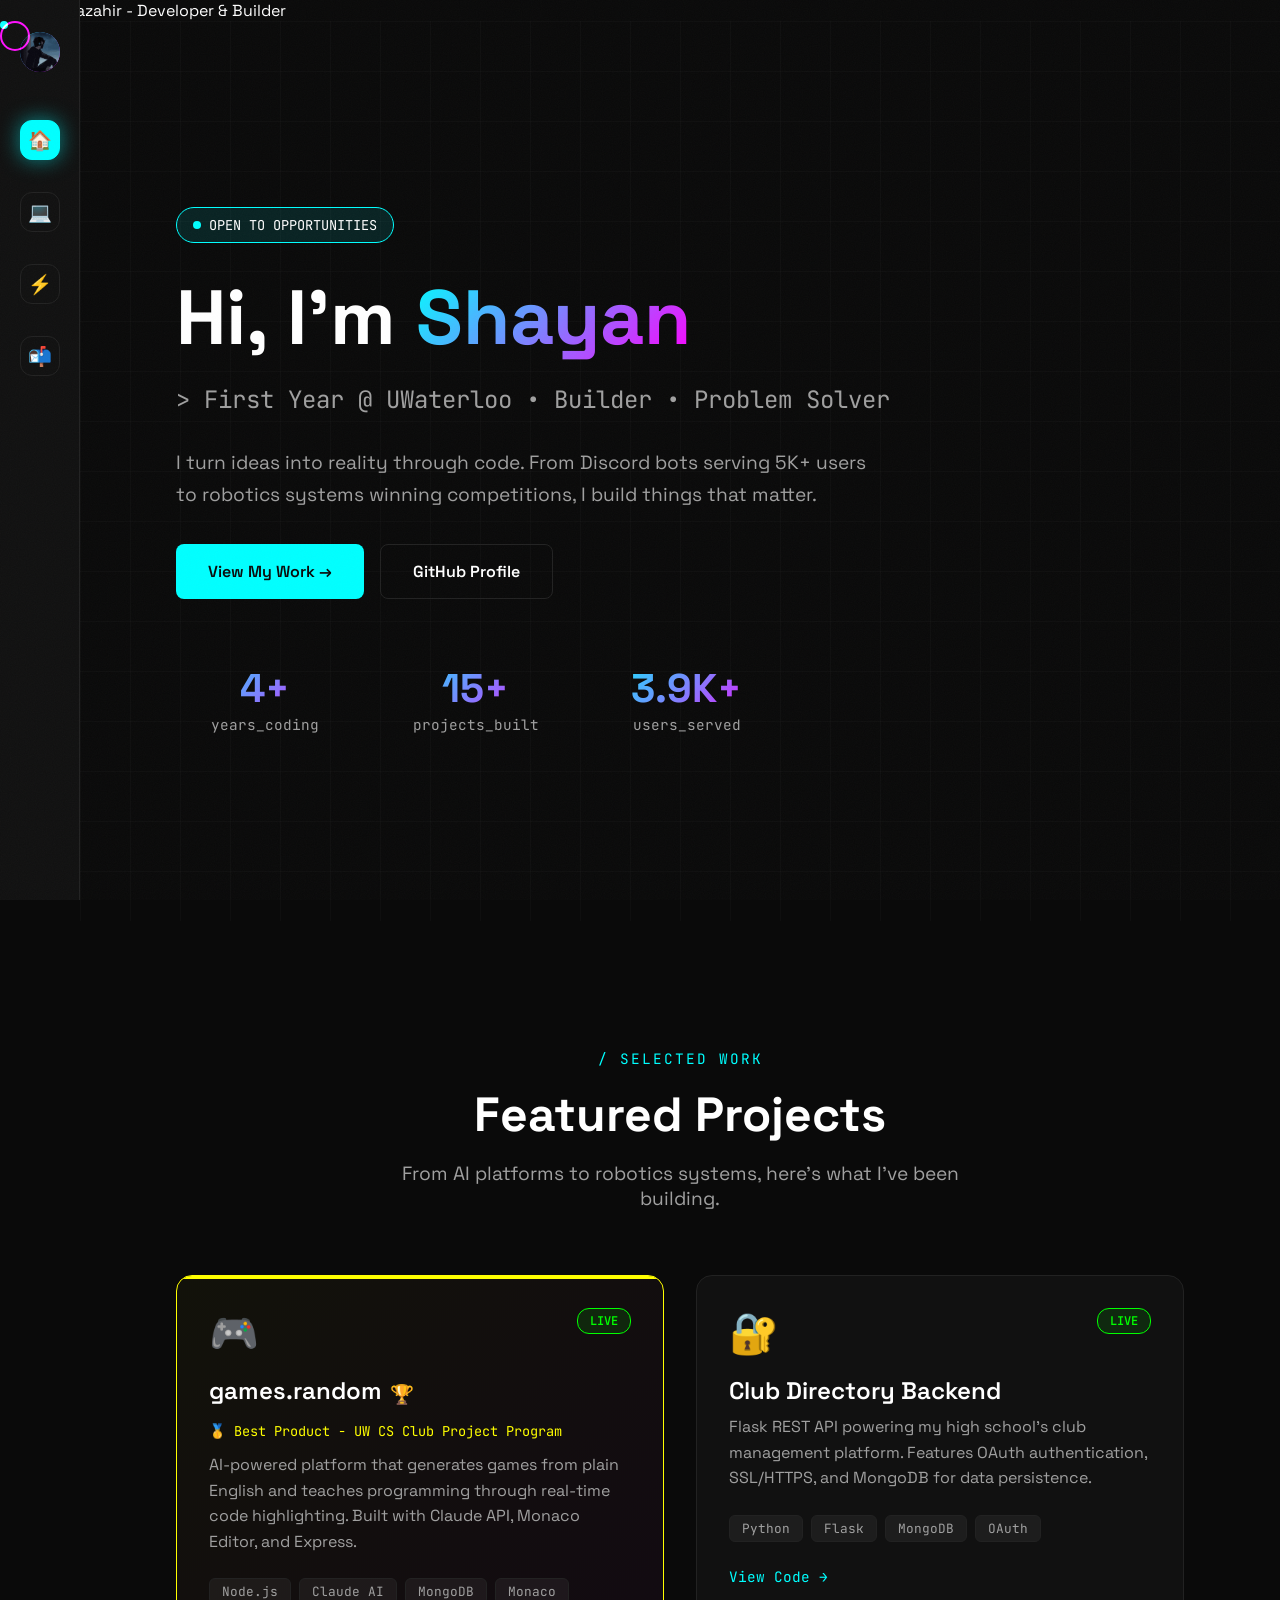
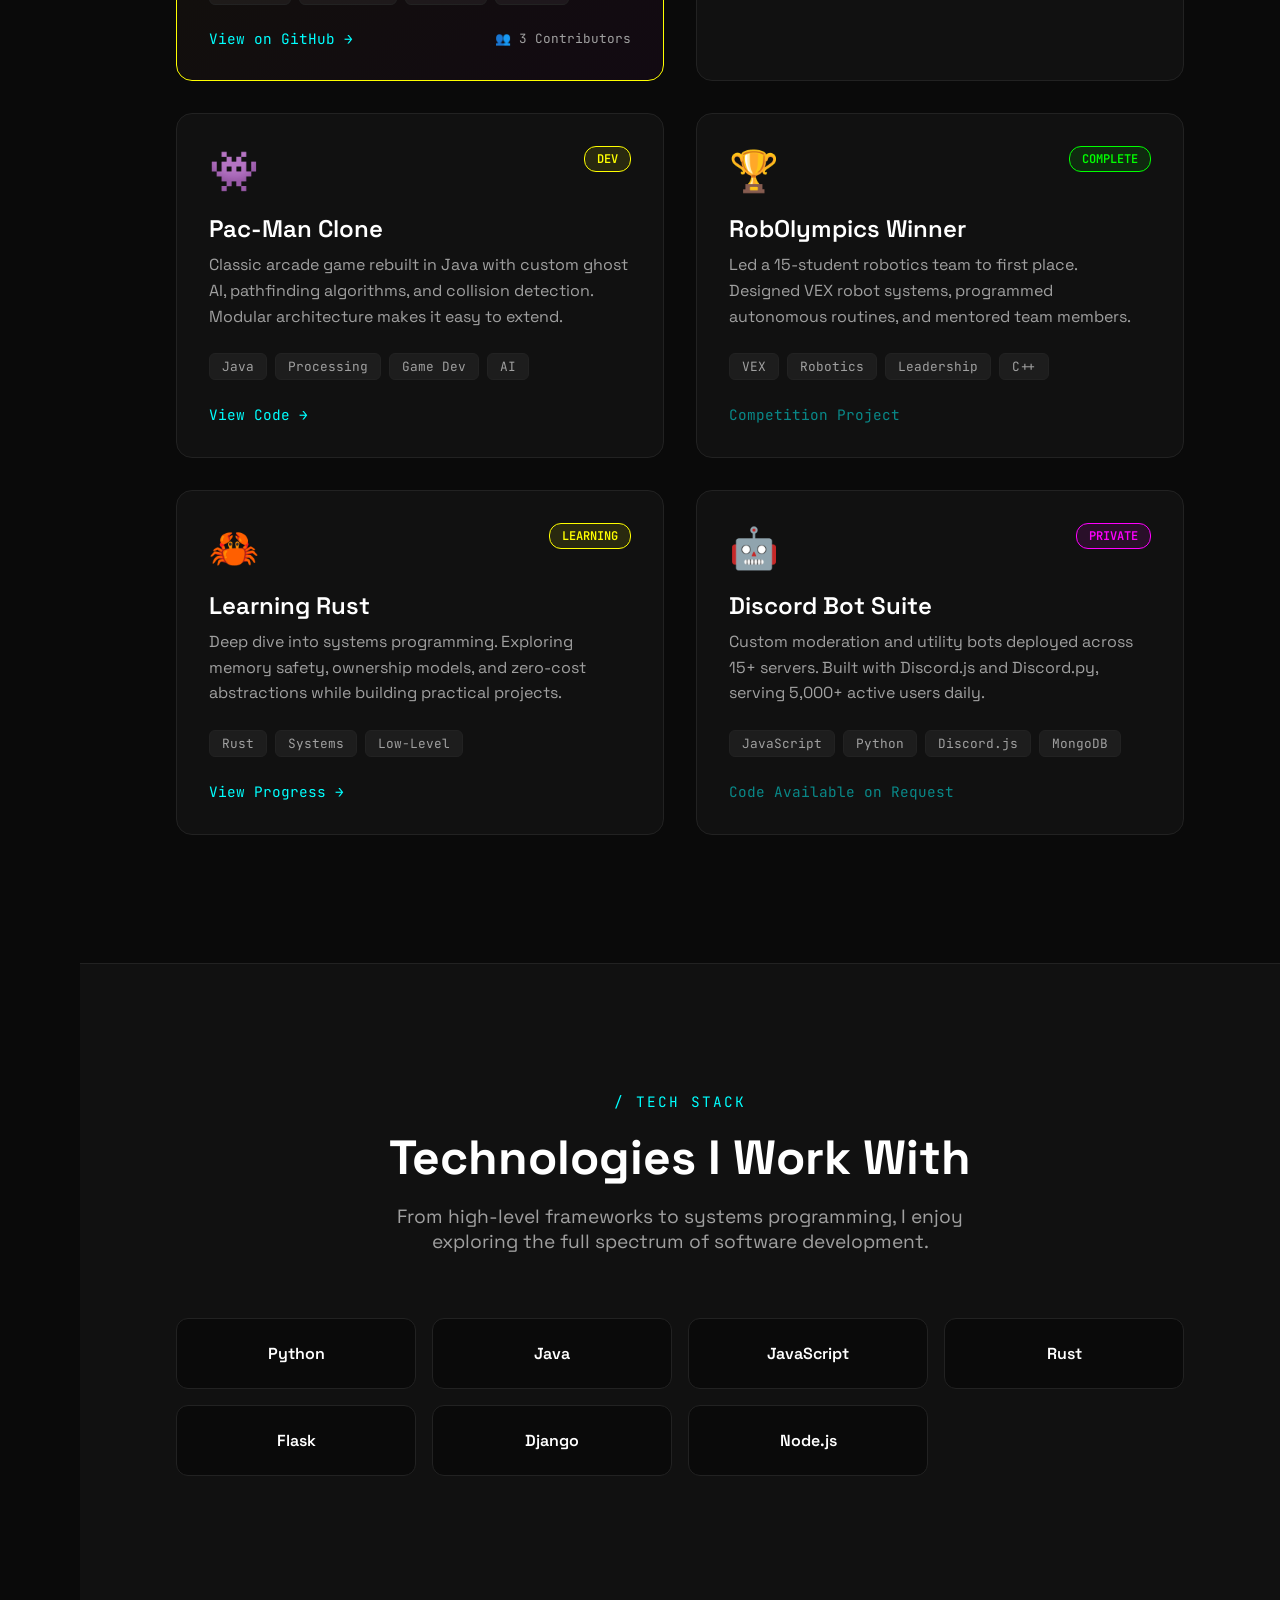
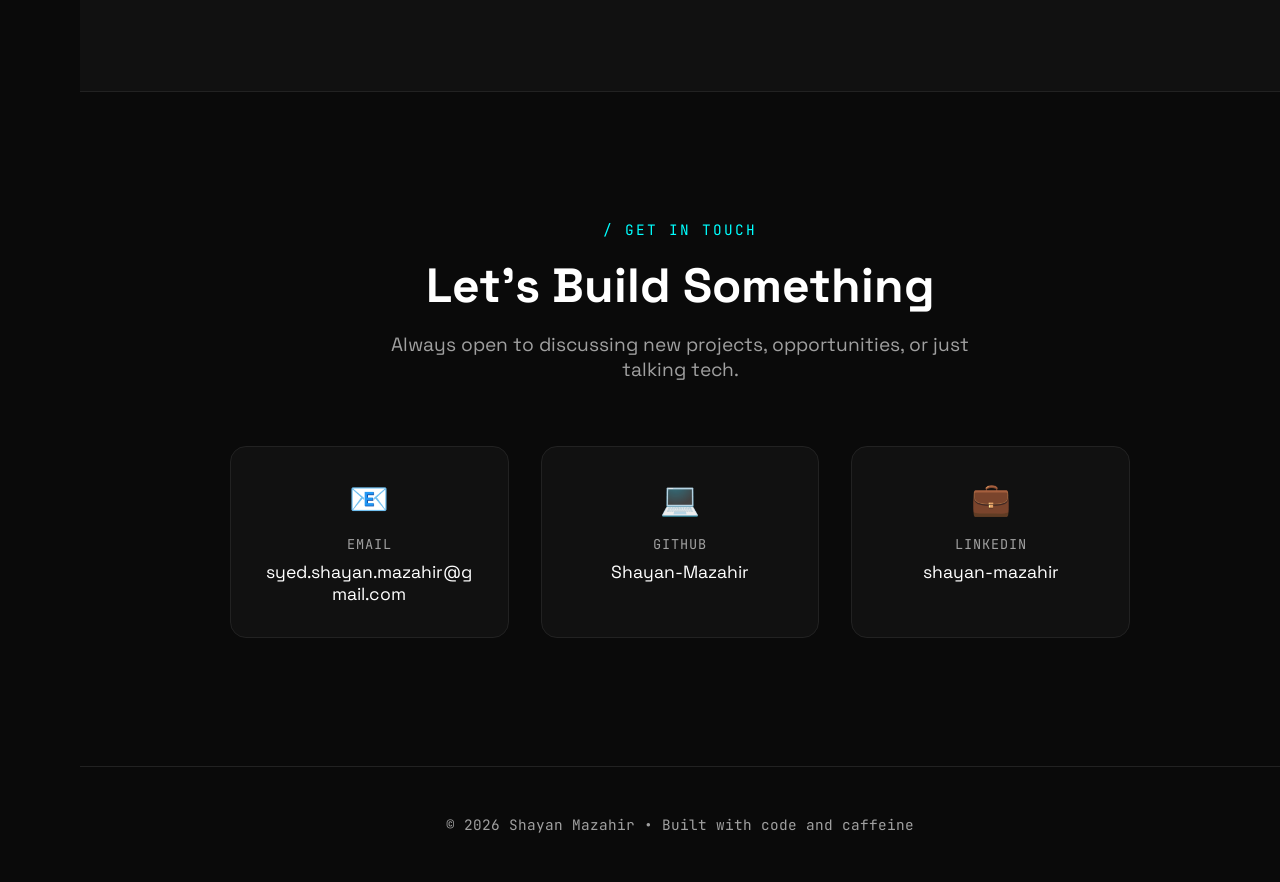
==== index.html @ eaf68521 "trigger hook test" ====
<!DOCTYPE html>
<html lang="en">

<head>
    <meta charset="UTF-8">
    <meta name="viewport" content="width=device-width, initial-scale=1.0">
    <title></title>Shayan Mazahir - Developer & Builder</title>
    <link rel="stylesheet" href="style.css">
    <link rel="preconnect" href="https://fonts.googleapis.com">
    <link rel="preconnect" href="https://fonts.gstatic.com" crossorigin>
    <link
        href="https://fonts.googleapis.com/css2?family=Space+Grotesk:wght@300;400;500;600;700&family=JetBrains+Mono:wght@400;600&display=swap"
        rel="stylesheet">
</head>

<body>
    <div class="grain"></div>
    <div class="scroll-progress"></div>
    <div class="cursor-dot"></div>
    <div class="cursor-outline"></div>

    <!-- Sidebar Navigation -->
    <nav class="sidebar">
        <div class="logo">
            <img src="logo.png" alt="Logo" style="width: 100%; height: 100%; border-radius: 50%; object-fit: cover;">
        </div>
        <div class="nav-items">
            <a href="#home" class="nav-item active">🏠</a>
            <a href="#projects" class="nav-item">💻</a>
            <a href="#skills" class="nav-item">⚡</a>
            <a href="#contact" class="nav-item">📬</a>
        </div>
        </nav>

    <!-- Main Content -->
    <main class="main-content">
        <!-- Hero Section -->
        <section id="home" class="hero-section">
            <div class="grid-bg"></div>
            <div class="hero-content">
                <div class="status-badge">
                    <span class="status-dot"></span>
                    OPEN TO OPPORTUNITIES
                </div>
                <h1 class="hero-title">
                    Hi, I'm <span class="glitch" data-text="Shayan">Shayan</span>
                </h1>
                <p class="hero-subtitle">
                    > First Year @ UWaterloo • Builder • Problem Solver
                </p>
                <p class="hero-description">
                    I turn ideas into reality through code. From Discord bots serving 5K+ users to robotics systems
                    winning competitions, I build things that matter.
                </p>
                <div class="cta-buttons">
                    <a href="#projects" class="cta-btn cta-primary">
                        View My Work →
                    </a>
                    <a href="https://github.com/Shayan-Mazahir" target="_blank" class="cta-btn cta-secondary">
                        GitHub Profile
                    </a>
                </div>
                <div class="stats-grid">
                    <div class="stat-item">
                        <span class="stat-value" data-target="6">0</span>
                        <span class="stat-label">years_coding</span>
                    </div>
                    <div class="stat-item">
                        <span class="stat-value" data-target="20">0</span>
                        <span class="stat-label">projects_built</span>
                    </div>
                    <div class="stat-item">
                        <span class="stat-value" data-target="5000">0</span>
                        <span class="stat-label">users_served</span>
                    </div>
                </div>
            </div>
        </section>

        <!-- Projects Section -->
        <section id="projects" class="projects-section">
            <div class="section-header">
                <div class="section-label">/ SELECTED WORK</div>
                <h2 class="section-title">Featured Projects</h2>
                <p class="section-description">
                    From AI platforms to robotics systems, here's what I've been building.
                </p>
            </div>

            <div class="projects-grid">
                <!-- games.random - FEATURED -->
                <div class="project-card featured-card">
                    <div class="project-header">
                        <div class="project-icon">🎮</div>
                        <span class="project-status status-live">LIVE</span>
                    </div>
                    <div class="project-title-row">
                        <h3 class="project-title">games.random</h3>
                        <span class="trophy">🏆</span>
                    </div>
                    <p class="project-subtitle">
                        🥇 Best Product - UW CS Club Project Program
                    </p>
                    <p class="project-description">
                        AI-powered platform that generates games from plain English and teaches programming through
                        real-time code highlighting. Built with Claude API, Monaco Editor, and Express.
                    </p>
                    <div class="project-tags">
                        <span class="tag">Node.js</span>
                        <span class="tag">Claude AI</span>
                        <span class="tag">MongoDB</span>
                        <span class="tag">Monaco</span>
                    </div>
                    <div class="project-footer">
                        <a href="https://github.com/Shayan-Mazahir/games.random" target="_blank" class="project-link">
                            View on GitHub →
                        </a>
                        <span class="project-meta">👥 3 Contributors</span>
                    </div>
                </div>

                <!-- Club Directory -->
                <div class="project-card">
                    <div class="project-header">
                        <div class="project-icon">🔐</div>
                        <span class="project-status status-live">LIVE</span>
                    </div>
                    <h3 class="project-title">Club Directory Backend</h3>
                    <p class="project-description">
                        Flask REST API powering my high school's club management platform. Features OAuth
                        authentication, SSL/HTTPS, and MongoDB for data persistence.
                    </p>
                    <div class="project-tags">
                        <span class="tag">Python</span>
                        <span class="tag">Flask</span>
                        <span class="tag">MongoDB</span>
                        <span class="tag">OAuth</span>
                    </div>
                    <a href="https://github.com/Louise-Arbor-SS-Programming-Hub/Back-end" target="_blank"
                        class="project-link">
                        View Code →
                    </a>
                </div>

                <!-- Pac-Man -->
                <div class="project-card">
                    <div class="project-header">
                        <div class="project-icon">👾</div>
                        <span class="project-status status-dev">DEV</span>
                    </div>
                    <h3 class="project-title">Pac-Man Clone</h3>
                    <p class="project-description">
                        Classic arcade game rebuilt in Java with custom ghost AI, pathfinding algorithms, and collision
                        detection. Modular architecture makes it easy to extend.
                    </p>
                    <div class="project-tags">
                        <span class="tag">Java</span>
                        <span class="tag">Processing</span>
                        <span class="tag">Game Dev</span>
                        <span class="tag">AI</span>
                    </div>
                    <a href="https://github.com/Shayan-Mazahir/PAC-MAN" target="_blank" class="project-link">
                        View Code →
                    </a>
                </div>

                <!-- Robotics -->
                <div class="project-card">
                    <div class="project-header">
                        <div class="project-icon">🏆</div>
                        <span class="project-status status-live">COMPLETE</span>
                    </div>
                    <h3 class="project-title">RobOlympics Winner</h3>
                    <p class="project-description">
                        Led a 15-student robotics team to first place. Designed VEX robot systems, programmed autonomous
                        routines, and mentored team members.
                    </p>
                    <div class="project-tags">
                        <span class="tag">VEX</span>
                        <span class="tag">Robotics</span>
                        <span class="tag">Leadership</span>
                        <span class="tag">C++</span>
                    </div>
                    <span class="project-link disabled">
                        Competition Project
                    </span>
                </div>

                <!-- Learning Rust-->
                <div class="project-card">
                    <div class="project-header">
                        <div class="project-icon">🦀</div>
                        <span class="project-status status-dev">LEARNING</span>
                    </div>
                    <h3 class="project-title">Learning Rust</h3>
                    <p class="project-description">
                        Deep dive into systems programming. Exploring memory safety, ownership models, and zero-cost
                        abstractions while building practical projects.
                    </p>
                    <div class="project-tags">
                        <span class="tag">Rust</span>
                        <span class="tag">Systems</span>
                        <span class="tag">Low-Level</span>
                    </div>
                    <a href="https://github.com/Shayan-Mazahir/Learning-Rust" target="_blank" class="project-link">
                        View Progress →
                    </a>
                </div>
                <!-- Discord Bots -->
                <div class="project-card">
                    <div class="project-header">
                        <div class="project-icon">🤖</div>
                        <span class="project-status status-private">PRIVATE</span>
                    </div>
                    <h3 class="project-title">Discord Bot Suite</h3>
                    <p class="project-description">
                        Custom moderation and utility bots deployed across 15+ servers. Built with Discord.js and
                        Discord.py, serving 5,000+ active users daily.
                    </p>
                    <div class="project-tags">
                        <span class="tag">JavaScript</span>
                        <span class="tag">Python</span>
                        <span class="tag">Discord.js</span>
                        <span class="tag">MongoDB</span>
                    </div>
                    <span class="project-link disabled">
                        Code Available on Request
                    </span>
                </div>
            </div>
        </section>

        <!-- Skills Section -->
        <section id="skills" class="skills-section">
            <div class="section-header">
                <div class="section-label">/ TECH STACK</div>
                <h2 class="section-title">Technologies I Work With</h2>
                <p class="section-description">
                    From high-level frameworks to systems programming, I enjoy exploring the full spectrum of software
                    development.
                </p>
            </div>

            <div class="skills-grid">
                <div class="skill-item">Python</div>
                <div class="skill-item">Java</div>
                <div class="skill-item">JavaScript</div>
                <div class="skill-item">Rust</div>
                <div class="skill-item">Flask</div>
                <div class="skill-item">Django</div>
                <div class="skill-item">Node.js</div>
                <div class="skill-item">MongoDB</div>
                <div class="skill-item">Discord.js</div>
                <div class="skill-item">Arduino</div>
                <div class="skill-item">VEX Robotics</div>
                <div class="skill-item">Git</div>
            </div>
        </section>

        <!-- Contact Section -->
        <section id="contact" class="contact-section">
            <div class="section-header">
                <div class="section-label">/ GET IN TOUCH</div>
                <h2 class="section-title">Let's Build Something</h2>
                <p class="section-description">
                    Always open to discussing new projects, opportunities, or just talking tech.
                </p>
            </div>

            <div class="contact-grid">
                <a href="mailto:syed.shayan.mazahir@gmail.com" class="contact-card">
                    <div class="contact-icon">📧</div>
                    <div class="contact-label">EMAIL</div>
                    <div class="contact-value">syed.shayan.mazahir@gmail.com</div>
                </a>
                <a href="https://github.com/Shayan-Mazahir" target="_blank" class="contact-card">
                    <div class="contact-icon">💻</div>
                    <div class="contact-label">GITHUB</div>
                    <div class="contact-value">Shayan-Mazahir</div>
                </a>
                <a href="https://linkedin.com/in/shayan-mazahir" target="_blank" class="contact-card">
                    <div class="contact-icon">💼</div>
                    <div class="contact-label">LINKEDIN</div>
                    <div class="contact-value">shayan-mazahir</div>
                </a>
            </div>
        </section>

        <!-- Footer -->
        <footer class="footer">
            <p>© 2026 Shayan Mazahir • Built with code and caffeine</p>
        </footer>
    </main>

    <script src="script.js"></script>
</body>

</html>
---- style.css ----
/* Reset */
* {
    margin: 0;
    padding: 0;
    box-sizing: border-box;
}

:root {
    --bg-dark: #0a0a0a;
    --bg-card: #111111;
    --accent-cyan: #00ffff;
    --accent-pink: #ff00ff;
    --accent-yellow: #ffff00;
    --text-primary: #ffffff;
    --text-secondary: #a0a0a0;
    --border: #222222;
}

html {
    scroll-behavior: smooth;
}

body {
    font-family: 'Space Grotesk', sans-serif;
    background: var(--bg-dark);
    color: var(--text-primary);
    overflow-x: hidden;
}

/* Grain Effect */
.grain {
    position: fixed;
    top: 0;
    left: 0;
    width: 100%;
    height: 100%;
    pointer-events: none;
    opacity: 0.03;
    z-index: 1000;
    background-image: url("data:image/svg+xml,%3Csvg viewBox='0 0 400 400' xmlns='http://www.w3.org/2000/svg'%3E%3Cfilter id='noiseFilter'%3E%3CfeTurbulence type='fractalNoise' baseFrequency='2' numOctaves='3' stitchTiles='stitch'/%3E%3C/filter%3E%3Crect width='100%25' height='100%25' filter='url(%23noiseFilter)'/%3E%3C/svg%3E");
}

/* Scroll Progress */
.scroll-progress {
    position: fixed;
    top: 0;
    left: 0;
    width: 0%;
    height: 3px;
    background: linear-gradient(90deg, var(--accent-cyan), var(--accent-pink), var(--accent-yellow));
    z-index: 1001;
    transition: width 0.1s ease;
}

/* Custom Cursor */
.cursor-dot,
.cursor-outline {
    position: fixed;
    pointer-events: none;
    z-index: 9999;
    mix-blend-mode: screen;
    display: none;
}

@media (pointer: fine) {

    .cursor-dot,
    .cursor-outline {
        display: block;
    }
}

.cursor-dot {
    width: 8px;
    height: 8px;
    background: var(--accent-cyan);
    border-radius: 50%;
    transition: transform 0.15s ease;
}

.cursor-outline {
    width: 30px;
    height: 30px;
    border: 2px solid var(--accent-pink);
    border-radius: 50%;
    transition: all 0.2s ease;
}

/* Sidebar */
.sidebar {
    position: fixed;
    left: 0;
    top: 0;
    width: 80px;
    height: 100vh;
    background: var(--bg-card);
    border-right: 1px solid var(--border);
    display: flex;
    flex-direction: column;
    align-items: center;
    padding: 2rem 0;
    z-index: 100;
}

.logo {
    width: 40px;
    height: 40px;
    background: linear-gradient(135deg, var(--accent-cyan), var(--accent-pink));
    border-radius: 50%;
    margin-bottom: 3rem;
    cursor: pointer;
    transition: all 0.3s ease;
}

.logo:hover {
    transform: scale(1.1) rotate(180deg);
}

.nav-items {
    display: flex;
    flex-direction: column;
    gap: 2rem;
}

.nav-item {
    width: 40px;
    height: 40px;
    border-radius: 12px;
    background: transparent;
    border: 1px solid var(--border);
    display: flex;
    align-items: center;
    justify-content: center;
    cursor: pointer;
    transition: all 0.3s ease;
    font-size: 1.2rem;
    text-decoration: none;
    color: var(--text-secondary);
}

.nav-item:hover,
.nav-item.active {
    background: var(--accent-cyan);
    color: var(--bg-dark);
    border-color: var(--accent-cyan);
    box-shadow: 0 0 20px rgba(0, 255, 255, 0.5);
}

/* Main Content */
.main-content {
    margin-left: 80px;
    min-height: 100vh;
}

/* Hero Section */
.hero-section {
    min-height: 100vh;
    display: flex;
    align-items: center;
    padding: 0 6rem;
    position: relative;
    overflow: hidden;
}

.grid-bg {
    position: absolute;
    top: 0;
    left: 0;
    width: 100%;
    height: 100%;
    background-image:
        linear-gradient(rgba(255, 255, 255, 0.02) 1px, transparent 1px),
        linear-gradient(90deg, rgba(255, 255, 255, 0.02) 1px, transparent 1px);
    background-size: 50px 50px;
    animation: gridMove 20s linear infinite;
}

@keyframes gridMove {
    0% {
        transform: translate(0, 0);
    }

    100% {
        transform: translate(50px, 50px);
    }
}

.hero-content {
    position: relative;
    z-index: 2;
    max-width: 900px;
}

.status-badge {
    display: inline-flex;
    align-items: center;
    gap: 0.5rem;
    padding: 0.5rem 1rem;
    background: rgba(0, 255, 255, 0.1);
    border: 1px solid var(--accent-cyan);
    border-radius: 20px;
    font-size: 0.85rem;
    font-family: 'JetBrains Mono', monospace;
    margin-bottom: 2rem;
}

.status-dot {
    width: 8px;
    height: 8px;
    background: var(--accent-cyan);
    border-radius: 50%;
    animation: blink 2s infinite;
}

@keyframes blink {

    0%,
    50%,
    100% {
        opacity: 1;
    }

    25%,
    75% {
        opacity: 0.3;
    }
}

.hero-title {
    font-size: clamp(2.5rem, 6vw, 5rem);
    font-weight: 700;
    line-height: 1.1;
    margin-bottom: 1.5rem;
}

.glitch {
    position: relative;
    display: inline-block;
    background: linear-gradient(135deg, var(--accent-cyan), var(--accent-pink));
    -webkit-background-clip: text;
    -webkit-text-fill-color: transparent;
    background-clip: text;
}

.hero-subtitle {
    font-size: 1.5rem;
    color: var(--text-secondary);
    margin-bottom: 2rem;
    font-family: 'JetBrains Mono', monospace;
}

.hero-description {
    color: var(--text-secondary);
    font-size: 1.2rem;
    margin-bottom: 2rem;
    max-width: 700px;
    line-height: 1.7;
}

.cta-buttons {
    display: flex;
    gap: 1rem;
    margin-bottom: 4rem;
    flex-wrap: wrap;
}

.cta-btn {
    padding: 1rem 2rem;
    border: none;
    border-radius: 8px;
    font-size: 1rem;
    font-weight: 600;
    cursor: pointer;
    transition: all 0.3s ease;
    text-decoration: none;
    display: inline-flex;
    align-items: center;
    gap: 0.5rem;
    font-family: 'Space Grotesk', sans-serif;
}

.cta-primary {
    background: var(--accent-cyan);
    color: var(--bg-dark);
}

.cta-primary:hover {
    box-shadow: 0 0 30px rgba(0, 255, 255, 0.6);
    transform: translateY(-2px);
}

.cta-secondary {
    background: transparent;
    color: var(--text-primary);
    border: 1px solid var(--border);
}

.cta-secondary:hover {
    border-color: var(--accent-pink);
    background: rgba(255, 0, 255, 0.1);
}

.stats-grid {
    display: grid;
    grid-template-columns: repeat(3, 1fr);
    gap: 2rem;
    max-width: 600px;
}

.stat-item {
    text-align: center;
}

.stat-value {
    font-size: 2.5rem;
    font-weight: 700;
    background: linear-gradient(135deg, var(--accent-cyan), var(--accent-pink));
    -webkit-background-clip: text;
    -webkit-text-fill-color: transparent;
    background-clip: text;
    display: block;
}

.stat-label {
    font-size: 0.9rem;
    color: var(--text-secondary);
    font-family: 'JetBrains Mono', monospace;
}

/* Sections */
.projects-section,
.skills-section,
.contact-section {
    padding: 8rem 6rem;
}

.skills-section {
    background: var(--bg-card);
    border-top: 1px solid var(--border);
    border-bottom: 1px solid var(--border);
}

.section-header {
    margin-bottom: 4rem;
    text-align: center;
    /* ADD THIS */
    margin-left: auto;
    /* ADD THIS */
    margin-right: auto;
    /* ADD THIS */
}

.section-label {
    font-family: 'JetBrains Mono', monospace;
    font-size: 0.9rem;
    color: var(--accent-cyan);
    text-transform: uppercase;
    letter-spacing: 2px;
    margin-bottom: 1rem;
}

.section-title {
    font-size: clamp(2rem, 4vw, 3rem);
    font-weight: 700;
    margin-bottom: 1rem;
}

.section-description {
    font-size: 1.2rem;
    color: var(--text-secondary);
    max-width: 600px;
    margin: 0 auto;
    /* ADD THIS */
    text-align: center;
    /* ADD THIS IF IN CONTACT SECTION */
}

/* Projects Grid */
.projects-grid {
    display: grid;
    grid-template-columns: repeat(auto-fit, minmax(350px, 1fr));
    gap: 2rem;
}

.project-card {
    background: var(--bg-card);
    border: 1px solid var(--border);
    border-radius: 16px;
    padding: 2rem;
    transition: all 0.3s ease;
    position: relative;
    overflow: hidden;
}

.project-card::before {
    content: '';
    position: absolute;
    top: 0;
    left: 0;
    width: 100%;
    height: 3px;
    background: linear-gradient(90deg, var(--accent-cyan), var(--accent-pink));
    transform: scaleX(0);
    transition: transform 0.3s ease;
}

.project-card:hover::before {
    transform: scaleX(1);
}

.project-card:hover {
    border-color: var(--accent-cyan);
    transform: translateY(-8px);
    box-shadow: 0 20px 40px rgba(0, 0, 0, 0.4);
}

/* Featured Card */
.featured-card {
    border-color: var(--accent-yellow);
    background: linear-gradient(135deg, rgba(255, 255, 0, 0.03), rgba(255, 0, 255, 0.03));
}

.featured-card::before {
    background: var(--accent-yellow);
    transform: scaleX(1);
}

.project-header {
    display: flex;
    justify-content: space-between;
    align-items: start;
    margin-bottom: 1rem;
}

.project-icon {
    font-size: 2.5rem;
}

.project-title-row {
    display: flex;
    align-items: center;
    gap: 0.5rem;
    margin-bottom: 0.5rem;
}

.trophy {
    font-size: 1.2rem;
}

.project-subtitle {
    font-size: 0.85rem;
    color: var(--accent-yellow);
    font-family: 'JetBrains Mono', monospace;
    margin-bottom: 0.75rem;
}

.project-status {
    padding: 0.25rem 0.75rem;
    border-radius: 12px;
    font-size: 0.75rem;
    font-family: 'JetBrains Mono', monospace;
    font-weight: 600;
}

.status-live {
    background: rgba(0, 255, 0, 0.1);
    color: #00ff00;
    border: 1px solid #00ff00;
}

.status-dev {
    background: rgba(255, 255, 0, 0.1);
    color: #ffff00;
    border: 1px solid #ffff00;
}

.status-private {
    background: rgba(255, 0, 255, 0.1);
    color: #ff00ff;
    border: 1px solid #ff00ff;
}

.project-title {
    font-size: 1.5rem;
    font-weight: 600;
    margin-bottom: 0.5rem;
}

.project-description {
    color: var(--text-secondary);
    line-height: 1.6;
    margin-bottom: 1.5rem;
}

.project-tags {
    display: flex;
    flex-wrap: wrap;
    gap: 0.5rem;
    margin-bottom: 1.5rem;
}

.tag {
    padding: 0.25rem 0.75rem;
    background: rgba(255, 255, 255, 0.05);
    border: 1px solid var(--border);
    border-radius: 6px;
    font-size: 0.8rem;
    font-family: 'JetBrains Mono', monospace;
    color: var(--text-secondary);
}

.project-footer {
    display: flex;
    justify-content: space-between;
    align-items: center;
    flex-wrap: wrap;
    gap: 0.5rem;
}

.project-link {
    color: var(--accent-cyan);
    text-decoration: none;
    font-family: 'JetBrains Mono', monospace;
    font-size: 0.9rem;
    transition: all 0.3s ease;
}

.project-link:hover:not(.disabled) {
    gap: 0.75rem;
}

.project-link.disabled {
    opacity: 0.5;
    cursor: default;
}

.project-meta {
    font-size: 0.8rem;
    color: var(--text-secondary);
    font-family: 'JetBrains Mono', monospace;
}

/* Skills Grid */
.skills-grid {
    display: grid;
    grid-template-columns: repeat(auto-fit, minmax(200px, 1fr));
    gap: 1rem;
}

.skill-item {
    padding: 1.5rem;
    background: var(--bg-dark);
    border: 1px solid var(--border);
    border-radius: 12px;
    text-align: center;
    font-weight: 600;
    transition: all 0.3s ease;
    cursor: default;
}

.skill-item:hover {
    border-color: var(--accent-cyan);
    transform: scale(1.05);
}

/* Contact Section */
.contact-section {
    text-align: center;
}


.contact-grid {
    display: grid;
    grid-template-columns: repeat(auto-fit, minmax(250px, 1fr));
    gap: 2rem;
    max-width: 900px;
    margin: 0 auto;
}

.contact-card {
    background: var(--bg-card);
    border: 1px solid var(--border);
    border-radius: 16px;
    padding: 2rem;
    transition: all 0.3s ease;
    text-decoration: none;
    color: inherit;
    display: block;
}

.contact-card:hover {
    border-color: var(--accent-pink);
    transform: translateY(-5px);
}

.contact-icon {
    font-size: 2rem;
    margin-bottom: 1rem;
}

.contact-label {
    font-family: 'JetBrains Mono', monospace;
    font-size: 0.85rem;
    color: var(--text-secondary);
    text-transform: uppercase;
    letter-spacing: 1px;
    margin-bottom: 0.5rem;
}

.contact-value {
    font-size: 1.1rem;
    color: var(--text-primary);
    word-break: break-word;
}

/* Footer */
.footer {
    padding: 3rem 6rem;
    border-top: 1px solid var(--border);
    text-align: center;
    color: var(--text-secondary);
    font-family: 'JetBrains Mono', monospace;
    font-size: 0.9rem;
}

/* Responsive */
@media (max-width: 768px) {
    .sidebar {
        width: 100%;
        height: auto;
        flex-direction: row;
        justify-content: space-around;
        padding: 1rem;
        bottom: 0;
        top: auto;
    }

    .logo {
        margin-bottom: 0;
    }

    .nav-items {
        flex-direction: row;
    }

    .main-content {
        margin-left: 0;
        margin-bottom: 80px;
    }

    .hero-section,
    .projects-section,
    .skills-section,
    .contact-section {
        padding: 4rem 2rem;
    }

    .stats-grid {
        gap: 1rem;
    }

    .cta-buttons {
        flex-direction: column;
    }

}
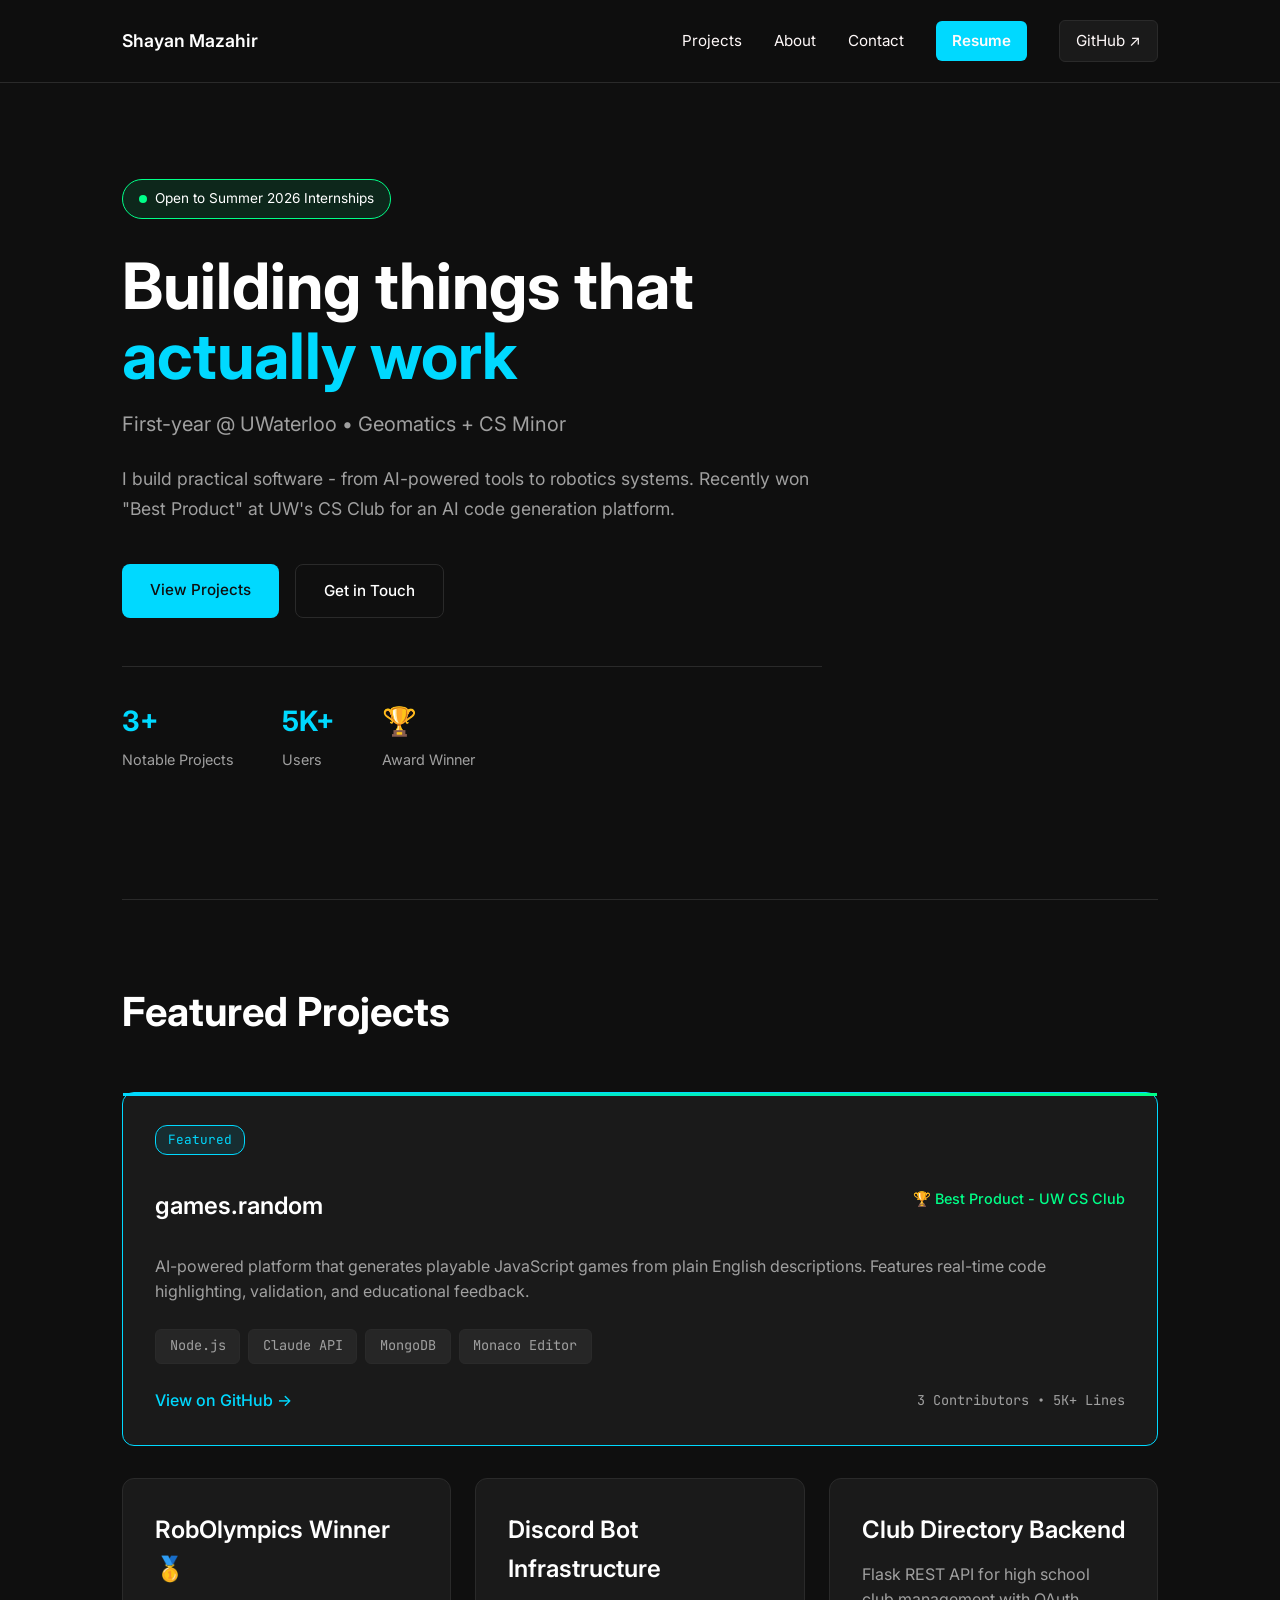
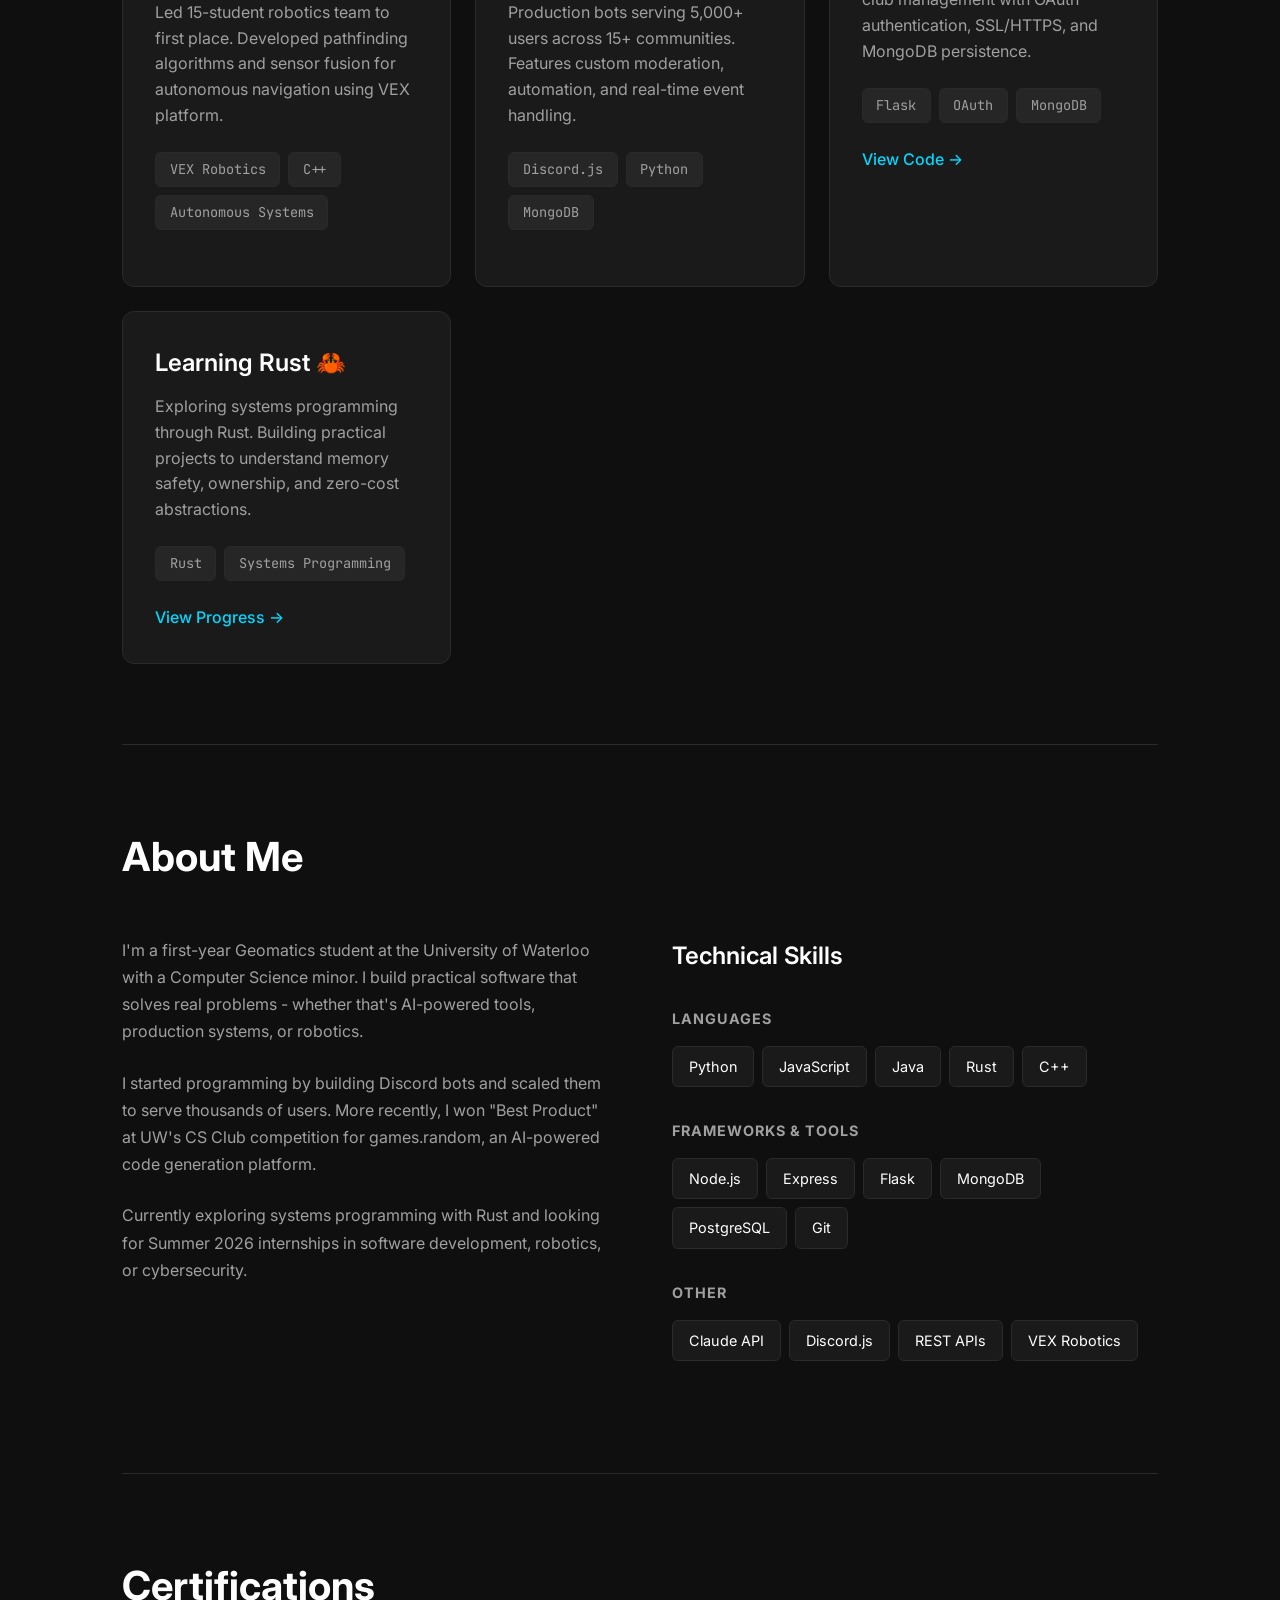
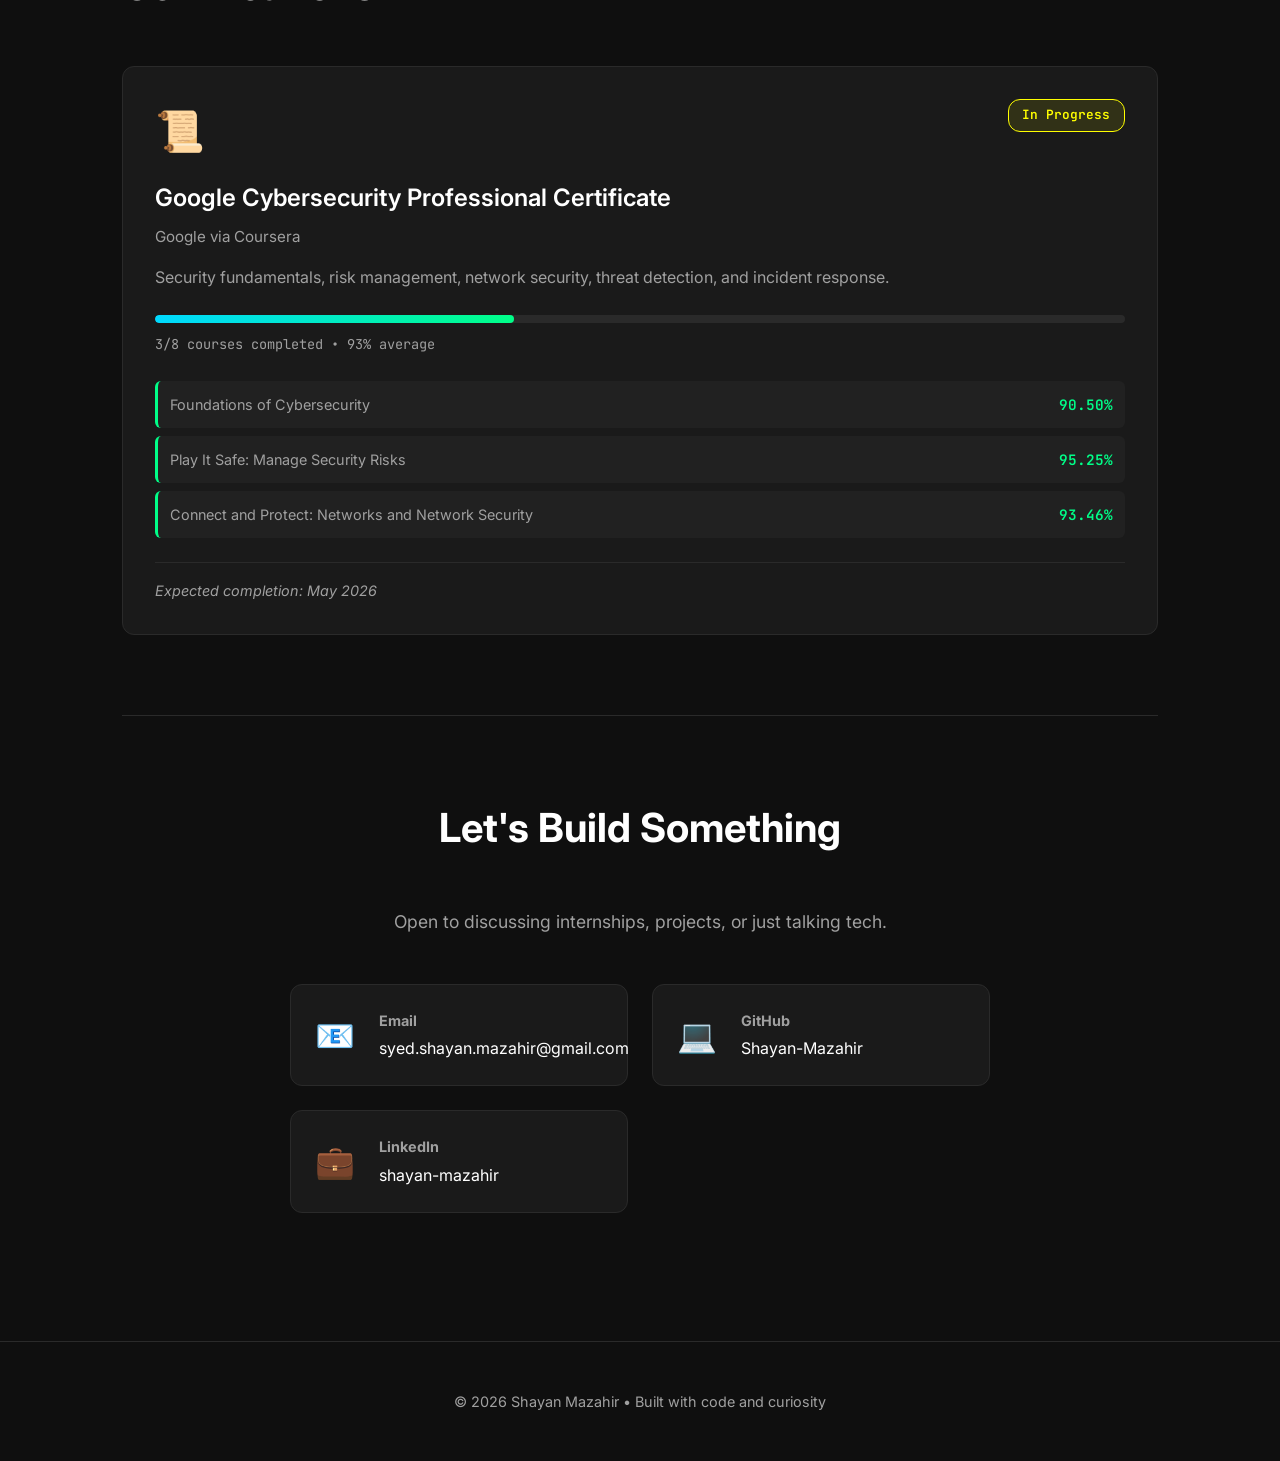
==== commit f4a34a79: "revamped the website" ====
--- a/index.html
+++ b/index.html
@@ -4,295 +4,271 @@
 <head>
     <meta charset="UTF-8">
     <meta name="viewport" content="width=device-width, initial-scale=1.0">
-    <title></title>Shayan Mazahir - Developer & Builder</title>
+    <title>Shayan Mazahir - Developer</title>
     <link rel="stylesheet" href="style.css">
     <link rel="preconnect" href="https://fonts.googleapis.com">
     <link rel="preconnect" href="https://fonts.gstatic.com" crossorigin>
-    <link
-        href="https://fonts.googleapis.com/css2?family=Space+Grotesk:wght@300;400;500;600;700&family=JetBrains+Mono:wght@400;600&display=swap"
+    <link href="https://fonts.googleapis.com/css2?family=Inter:wght@400;500;600;700&family=JetBrains+Mono&display=swap"
         rel="stylesheet">
 </head>
 
 <body>
-    <div class="grain"></div>
-    <div class="scroll-progress"></div>
-    <div class="cursor-dot"></div>
-    <div class="cursor-outline"></div>
-
-    <!-- Sidebar Navigation -->
-    <nav class="sidebar">
-        <div class="logo">
-            <img src="logo.png" alt="Logo" style="width: 100%; height: 100%; border-radius: 50%; object-fit: cover;">
+    <nav>
+        <div class="nav-container">
+            <a href="#" class="logo">Shayan Mazahir</a>
+            <div class="nav-links">
+                <a href="#projects">Projects</a>
+                <a href="#about">About</a>
+                <a href="#contact">Contact</a>
+                <a href="resume.pdf" target="_blank" class="resume-link">Resume</a>
+                <a href="https://github.com/Shayan-Mazahir" target="_blank" class="github-link">GitHub ↗</a>
+            </div>
         </div>
-        <div class="nav-items">
-            <a href="#home" class="nav-item active">🏠</a>
-            <a href="#projects" class="nav-item">💻</a>
-            <a href="#skills" class="nav-item">⚡</a>
-            <a href="#contact" class="nav-item">📬</a>
-        </div>
-        </nav>
-
-    <!-- Main Content -->
-    <main class="main-content">
-        <!-- Hero Section -->
-        <section id="home" class="hero-section">
-            <div class="grid-bg"></div>
+    </nav>
+
+    <main>
+        <section class="hero">
             <div class="hero-content">
                 <div class="status-badge">
                     <span class="status-dot"></span>
-                    OPEN TO OPPORTUNITIES
-                </div>
-                <h1 class="hero-title">
-                    Hi, I'm <span class="glitch" data-text="Shayan">Shayan</span>
-                </h1>
-                <p class="hero-subtitle">
-                    > First Year @ UWaterloo • Builder • Problem Solver
+                    Open to Summer 2026 Internships
+                </div>
+                <h1>Building things that <span class="highlight">actually work</span></h1>
+                <p class="subtitle">
+                    First-year @ UWaterloo • Geomatics + CS Minor
                 </p>
-                <p class="hero-description">
-                    I turn ideas into reality through code. From Discord bots serving 5K+ users to robotics systems
-                    winning competitions, I build things that matter.
+                <p class="description">
+                    I build practical software - from AI-powered tools to robotics systems.
+                    Recently won "Best Product" at UW's CS Club for an AI code generation platform.
                 </p>
-                <div class="cta-buttons">
-                    <a href="#projects" class="cta-btn cta-primary">
-                        View My Work →
+                <div class="hero-links">
+                    <a href="#projects" class="btn-primary">View Projects</a>
+                    <a href="#contact" class="btn-secondary">Get in Touch</a>
+                </div>
+                <div class="quick-stats">
+                    <div class="stat">
+                        <strong>3+</strong>
+                        <span>Notable Projects</span>
+                    </div>
+                    <div class="stat">
+                        <strong>5K+</strong>
+                        <span>Users</span>
+                    </div>
+                    <div class="stat">
+                        <strong>🏆</strong>
+                        <span>Award Winner</span>
+                    </div>
+                </div>
+            </div>
+        </section>
+
+        <section id="projects">
+            <h2>Featured Projects</h2>
+
+            <div class="project featured">
+                <div class="project-badge">Featured</div>
+                <div class="project-content">
+                    <div class="project-header">
+                        <h3>games.random</h3>
+                        <span class="award">🏆 Best Product - UW CS Club</span>
+                    </div>
+                    <p>AI-powered platform that generates playable JavaScript games from plain English descriptions.
+                        Features real-time code highlighting, validation, and educational feedback.</p>
+                    <div class="tech-stack">
+                        <span>Node.js</span>
+                        <span>Claude API</span>
+                        <span>MongoDB</span>
+                        <span>Monaco Editor</span>
+                    </div>
+                    <div class="project-links">
+                        <a href="https://github.com/Shayan-Mazahir/games.random" target="_blank"
+                            class="link-primary">View on GitHub →</a>
+                        <span class="meta">3 Contributors • 5K+ Lines</span>
+                    </div>
+                </div>
+            </div>
+
+            <div class="projects-grid">
+                <div class="project">
+                    <h3>RobOlympics Winner 🥇</h3>
+                    <p>Led 15-student robotics team to first place. Developed pathfinding algorithms and sensor fusion
+                        for autonomous navigation using VEX platform.</p>
+                    <div class="tech-stack">
+                        <span>VEX Robotics</span>
+                        <span>C++</span>
+                        <span>Autonomous Systems</span>
+                    </div>
+                </div>
+
+                <div class="project">
+                    <h3>Discord Bot Infrastructure</h3>
+                    <p>Production bots serving 5,000+ users across 15+ communities. Features custom moderation,
+                        automation, and real-time event handling.</p>
+                    <div class="tech-stack">
+                        <span>Discord.js</span>
+                        <span>Python</span>
+                        <span>MongoDB</span>
+                    </div>
+                </div>
+
+                <div class="project">
+                    <h3>Club Directory Backend</h3>
+                    <p>Flask REST API for high school club management with OAuth authentication, SSL/HTTPS, and MongoDB
+                        persistence.</p>
+                    <div class="tech-stack">
+                        <span>Flask</span>
+                        <span>OAuth</span>
+                        <span>MongoDB</span>
+                    </div>
+                    <a href="https://github.com/Louise-Arbor-SS-Programming-Hub/Back-end" target="_blank"
+                        class="link-primary">View Code →</a>
+                </div>
+
+                <div class="project">
+                    <h3>Learning Rust 🦀</h3>
+                    <p>Exploring systems programming through Rust. Building practical projects to understand memory
+                        safety, ownership, and zero-cost abstractions.</p>
+                    <div class="tech-stack">
+                        <span>Rust</span>
+                        <span>Systems Programming</span>
+                    </div>
+                    <a href="https://github.com/Shayan-Mazahir/Learning-Rust" target="_blank" class="link-primary">View
+                        Progress →</a>
+                </div>
+            </div>
+        </section>
+
+        <section id="about">
+            <h2>About Me</h2>
+            <div class="about-content">
+                <div class="about-text">
+                    <p>
+                        I'm a first-year Geomatics student at the University of Waterloo with a Computer Science minor.
+                        I build practical software that solves real problems - whether that's AI-powered tools,
+                        production systems, or robotics.
+                    </p>
+                    <p>
+                        I started programming by building Discord bots and scaled them to serve thousands of users.
+                        More recently, I won "Best Product" at UW's CS Club competition for games.random,
+                        an AI-powered code generation platform.
+                    </p>
+                    <p>
+                        Currently exploring systems programming with Rust and looking for Summer 2026 internships
+                        in software development, robotics, or cybersecurity.
+                    </p>
+                </div>
+
+                <div class="skills-container">
+                    <h3>Technical Skills</h3>
+                    <div class="skills-grid">
+                        <div class="skill-category">
+                            <h4>Languages</h4>
+                            <div class="skills">
+                                <span>Python</span>
+                                <span>JavaScript</span>
+                                <span>Java</span>
+                                <span>Rust</span>
+                                <span>C++</span>
+                            </div>
+                        </div>
+                        <div class="skill-category">
+                            <h4>Frameworks & Tools</h4>
+                            <div class="skills">
+                                <span>Node.js</span>
+                                <span>Express</span>
+                                <span>Flask</span>
+                                <span>MongoDB</span>
+                                <span>PostgreSQL</span>
+                                <span>Git</span>
+                            </div>
+                        </div>
+                        <div class="skill-category">
+                            <h4>Other</h4>
+                            <div class="skills">
+                                <span>Claude API</span>
+                                <span>Discord.js</span>
+                                <span>REST APIs</span>
+                                <span>VEX Robotics</span>
+                            </div>
+                        </div>
+                    </div>
+                </div>
+            </div>
+        </section>
+
+        <section id="certificates">
+            <h2>Certifications</h2>
+            <div class="certificates-grid">
+                <div class="certificate-card">
+                    <div class="cert-header">
+                        <div class="cert-icon">📜</div>
+                        <span class="cert-status in-progress">In Progress</span>
+                    </div>
+                    <h3>Google Cybersecurity Professional Certificate</h3>
+                    <p class="cert-issuer">Google via Coursera</p>
+                    <p class="cert-description">
+                        Security fundamentals, risk management, network security, threat detection, and incident
+                        response.
+                    </p>
+                    <div class="cert-progress">
+                        <div class="progress-bar">
+                            <div class="progress-fill" style="width: 37%"></div>
+                        </div>
+                        <span class="progress-text">3/8 courses completed • 93% average</span>
+                    </div>
+                    <div class="cert-courses">
+                        <div class="course completed">
+                            <span class="course-name">Foundations of Cybersecurity</span>
+                            <span class="course-grade">90.50%</span>
+                        </div>
+                        <div class="course completed">
+                            <span class="course-name">Play It Safe: Manage Security Risks</span>
+                            <span class="course-grade">95.25%</span>
+                        </div>
+                        <div class="course completed">
+                            <span class="course-name">Connect and Protect: Networks and Network Security</span>
+                            <span class="course-grade">93.46%</span>
+                        </div>
+                    </div>
+                    <p class="cert-completion">Expected completion: May 2026</p>
+                </div>
+            </div>
+        </section>
+
+        <section id="contact">
+            <div class="contact-content">
+                <h2>Let's Build Something</h2>
+                <p>Open to discussing internships, projects, or just talking tech.</p>
+                <div class="contact-grid">
+                    <a href="mailto:syed.shayan.mazahir@gmail.com" class="contact-card">
+                        <div class="contact-icon">📧</div>
+                        <div class="contact-info">
+                            <strong>Email</strong>
+                            <span>syed.shayan.mazahir@gmail.com</span>
+                        </div>
                     </a>
-                    <a href="https://github.com/Shayan-Mazahir" target="_blank" class="cta-btn cta-secondary">
-                        GitHub Profile
+                    <a href="https://github.com/Shayan-Mazahir" target="_blank" class="contact-card">
+                        <div class="contact-icon">💻</div>
+                        <div class="contact-info">
+                            <strong>GitHub</strong>
+                            <span>Shayan-Mazahir</span>
+                        </div>
                     </a>
-                </div>
-                <div class="stats-grid">
-                    <div class="stat-item">
-                        <span class="stat-value" data-target="6">0</span>
-                        <span class="stat-label">years_coding</span>
-                    </div>
-                    <div class="stat-item">
-                        <span class="stat-value" data-target="20">0</span>
-                        <span class="stat-label">projects_built</span>
-                    </div>
-                    <div class="stat-item">
-                        <span class="stat-value" data-target="5000">0</span>
-                        <span class="stat-label">users_served</span>
-                    </div>
-                </div>
-            </div>
-        </section>
-
-        <!-- Projects Section -->
-        <section id="projects" class="projects-section">
-            <div class="section-header">
-                <div class="section-label">/ SELECTED WORK</div>
-                <h2 class="section-title">Featured Projects</h2>
-                <p class="section-description">
-                    From AI platforms to robotics systems, here's what I've been building.
-                </p>
-            </div>
-
-            <div class="projects-grid">
-                <!-- games.random - FEATURED -->
-                <div class="project-card featured-card">
-                    <div class="project-header">
-                        <div class="project-icon">🎮</div>
-                        <span class="project-status status-live">LIVE</span>
-                    </div>
-                    <div class="project-title-row">
-                        <h3 class="project-title">games.random</h3>
-                        <span class="trophy">🏆</span>
-                    </div>
-                    <p class="project-subtitle">
-                        🥇 Best Product - UW CS Club Project Program
-                    </p>
-                    <p class="project-description">
-                        AI-powered platform that generates games from plain English and teaches programming through
-                        real-time code highlighting. Built with Claude API, Monaco Editor, and Express.
-                    </p>
-                    <div class="project-tags">
-                        <span class="tag">Node.js</span>
-                        <span class="tag">Claude AI</span>
-                        <span class="tag">MongoDB</span>
-                        <span class="tag">Monaco</span>
-                    </div>
-                    <div class="project-footer">
-                        <a href="https://github.com/Shayan-Mazahir/games.random" target="_blank" class="project-link">
-                            View on GitHub →
-                        </a>
-                        <span class="project-meta">👥 3 Contributors</span>
-                    </div>
-                </div>
-
-                <!-- Club Directory -->
-                <div class="project-card">
-                    <div class="project-header">
-                        <div class="project-icon">🔐</div>
-                        <span class="project-status status-live">LIVE</span>
-                    </div>
-                    <h3 class="project-title">Club Directory Backend</h3>
-                    <p class="project-description">
-                        Flask REST API powering my high school's club management platform. Features OAuth
-                        authentication, SSL/HTTPS, and MongoDB for data persistence.
-                    </p>
-                    <div class="project-tags">
-                        <span class="tag">Python</span>
-                        <span class="tag">Flask</span>
-                        <span class="tag">MongoDB</span>
-                        <span class="tag">OAuth</span>
-                    </div>
-                    <a href="https://github.com/Louise-Arbor-SS-Programming-Hub/Back-end" target="_blank"
-                        class="project-link">
-                        View Code →
+                    <a href="https://linkedin.com/in/shayan-mazahir" target="_blank" class="contact-card">
+                        <div class="contact-icon">💼</div>
+                        <div class="contact-info">
+                            <strong>LinkedIn</strong>
+                            <span>shayan-mazahir</span>
+                        </div>
                     </a>
                 </div>
-
-                <!-- Pac-Man -->
-                <div class="project-card">
-                    <div class="project-header">
-                        <div class="project-icon">👾</div>
-                        <span class="project-status status-dev">DEV</span>
-                    </div>
-                    <h3 class="project-title">Pac-Man Clone</h3>
-                    <p class="project-description">
-                        Classic arcade game rebuilt in Java with custom ghost AI, pathfinding algorithms, and collision
-                        detection. Modular architecture makes it easy to extend.
-                    </p>
-                    <div class="project-tags">
-                        <span class="tag">Java</span>
-                        <span class="tag">Processing</span>
-                        <span class="tag">Game Dev</span>
-                        <span class="tag">AI</span>
-                    </div>
-                    <a href="https://github.com/Shayan-Mazahir/PAC-MAN" target="_blank" class="project-link">
-                        View Code →
-                    </a>
-                </div>
-
-                <!-- Robotics -->
-                <div class="project-card">
-                    <div class="project-header">
-                        <div class="project-icon">🏆</div>
-                        <span class="project-status status-live">COMPLETE</span>
-                    </div>
-                    <h3 class="project-title">RobOlympics Winner</h3>
-                    <p class="project-description">
-                        Led a 15-student robotics team to first place. Designed VEX robot systems, programmed autonomous
-                        routines, and mentored team members.
-                    </p>
-                    <div class="project-tags">
-                        <span class="tag">VEX</span>
-                        <span class="tag">Robotics</span>
-                        <span class="tag">Leadership</span>
-                        <span class="tag">C++</span>
-                    </div>
-                    <span class="project-link disabled">
-                        Competition Project
-                    </span>
-                </div>
-
-                <!-- Learning Rust-->
-                <div class="project-card">
-                    <div class="project-header">
-                        <div class="project-icon">🦀</div>
-                        <span class="project-status status-dev">LEARNING</span>
-                    </div>
-                    <h3 class="project-title">Learning Rust</h3>
-                    <p class="project-description">
-                        Deep dive into systems programming. Exploring memory safety, ownership models, and zero-cost
-                        abstractions while building practical projects.
-                    </p>
-                    <div class="project-tags">
-                        <span class="tag">Rust</span>
-                        <span class="tag">Systems</span>
-                        <span class="tag">Low-Level</span>
-                    </div>
-                    <a href="https://github.com/Shayan-Mazahir/Learning-Rust" target="_blank" class="project-link">
-                        View Progress →
-                    </a>
-                </div>
-                <!-- Discord Bots -->
-                <div class="project-card">
-                    <div class="project-header">
-                        <div class="project-icon">🤖</div>
-                        <span class="project-status status-private">PRIVATE</span>
-                    </div>
-                    <h3 class="project-title">Discord Bot Suite</h3>
-                    <p class="project-description">
-                        Custom moderation and utility bots deployed across 15+ servers. Built with Discord.js and
-                        Discord.py, serving 5,000+ active users daily.
-                    </p>
-                    <div class="project-tags">
-                        <span class="tag">JavaScript</span>
-                        <span class="tag">Python</span>
-                        <span class="tag">Discord.js</span>
-                        <span class="tag">MongoDB</span>
-                    </div>
-                    <span class="project-link disabled">
-                        Code Available on Request
-                    </span>
-                </div>
-            </div>
-        </section>
-
-        <!-- Skills Section -->
-        <section id="skills" class="skills-section">
-            <div class="section-header">
-                <div class="section-label">/ TECH STACK</div>
-                <h2 class="section-title">Technologies I Work With</h2>
-                <p class="section-description">
-                    From high-level frameworks to systems programming, I enjoy exploring the full spectrum of software
-                    development.
-                </p>
-            </div>
-
-            <div class="skills-grid">
-                <div class="skill-item">Python</div>
-                <div class="skill-item">Java</div>
-                <div class="skill-item">JavaScript</div>
-                <div class="skill-item">Rust</div>
-                <div class="skill-item">Flask</div>
-                <div class="skill-item">Django</div>
-                <div class="skill-item">Node.js</div>
-                <div class="skill-item">MongoDB</div>
-                <div class="skill-item">Discord.js</div>
-                <div class="skill-item">Arduino</div>
-                <div class="skill-item">VEX Robotics</div>
-                <div class="skill-item">Git</div>
-            </div>
-        </section>
-
-        <!-- Contact Section -->
-        <section id="contact" class="contact-section">
-            <div class="section-header">
-                <div class="section-label">/ GET IN TOUCH</div>
-                <h2 class="section-title">Let's Build Something</h2>
-                <p class="section-description">
-                    Always open to discussing new projects, opportunities, or just talking tech.
-                </p>
-            </div>
-
-            <div class="contact-grid">
-                <a href="mailto:syed.shayan.mazahir@gmail.com" class="contact-card">
-                    <div class="contact-icon">📧</div>
-                    <div class="contact-label">EMAIL</div>
-                    <div class="contact-value">syed.shayan.mazahir@gmail.com</div>
-                </a>
-                <a href="https://github.com/Shayan-Mazahir" target="_blank" class="contact-card">
-                    <div class="contact-icon">💻</div>
-                    <div class="contact-label">GITHUB</div>
-                    <div class="contact-value">Shayan-Mazahir</div>
-                </a>
-                <a href="https://linkedin.com/in/shayan-mazahir" target="_blank" class="contact-card">
-                    <div class="contact-icon">💼</div>
-                    <div class="contact-label">LINKEDIN</div>
-                    <div class="contact-value">shayan-mazahir</div>
-                </a>
-            </div>
-        </section>
-
-        <!-- Footer -->
-        <footer class="footer">
-            <p>© 2026 Shayan Mazahir • Built with code and caffeine</p>
-        </footer>
+            </div>
+        </section>
     </main>
 
-    <script src="script.js"></script>
+    <footer>
+        <p>© 2026 Shayan Mazahir • Built with code and curiosity</p>
+    </footer>
 </body>
 
 </html>
--- a/style.css
+++ b/style.css
@@ -1,4 +1,4 @@
-/* Reset */
+/* Balanced - Clean with Personality */
 * {
     margin: 0;
     padding: 0;
@@ -6,14 +6,14 @@
 }
 
 :root {
-    --bg-dark: #0a0a0a;
-    --bg-card: #111111;
-    --accent-cyan: #00ffff;
-    --accent-pink: #ff00ff;
-    --accent-yellow: #ffff00;
-    --text-primary: #ffffff;
-    --text-secondary: #a0a0a0;
-    --border: #222222;
+    --bg: #0f0f0f;
+    --bg-elevated: #1a1a1a;
+    --text: #ffffff;
+    --text-muted: #a0a0a0;
+    --accent: #00d9ff;
+    --accent-hover: #00b8d4;
+    --border: #2a2a2a;
+    --success: #00ff88;
 }
 
 html {
@@ -21,174 +21,97 @@
 }
 
 body {
-    font-family: 'Space Grotesk', sans-serif;
-    background: var(--bg-dark);
-    color: var(--text-primary);
-    overflow-x: hidden;
-}
-
-/* Grain Effect */
-.grain {
-    position: fixed;
+    font-family: 'Inter', sans-serif;
+    background: var(--bg);
+    color: var(--text);
+    line-height: 1.6;
+}
+
+/* Navigation */
+nav {
+    position: sticky;
     top: 0;
-    left: 0;
-    width: 100%;
-    height: 100%;
-    pointer-events: none;
-    opacity: 0.03;
-    z-index: 1000;
-    background-image: url("data:image/svg+xml,%3Csvg viewBox='0 0 400 400' xmlns='http://www.w3.org/2000/svg'%3E%3Cfilter id='noiseFilter'%3E%3CfeTurbulence type='fractalNoise' baseFrequency='2' numOctaves='3' stitchTiles='stitch'/%3E%3C/filter%3E%3Crect width='100%25' height='100%25' filter='url(%23noiseFilter)'/%3E%3C/svg%3E");
-}
-
-/* Scroll Progress */
-.scroll-progress {
-    position: fixed;
-    top: 0;
-    left: 0;
-    width: 0%;
-    height: 3px;
-    background: linear-gradient(90deg, var(--accent-cyan), var(--accent-pink), var(--accent-yellow));
-    z-index: 1001;
-    transition: width 0.1s ease;
-}
-
-/* Custom Cursor */
-.cursor-dot,
-.cursor-outline {
-    position: fixed;
-    pointer-events: none;
-    z-index: 9999;
-    mix-blend-mode: screen;
-    display: none;
-}
-
-@media (pointer: fine) {
-
-    .cursor-dot,
-    .cursor-outline {
-        display: block;
-    }
-}
-
-.cursor-dot {
-    width: 8px;
-    height: 8px;
-    background: var(--accent-cyan);
-    border-radius: 50%;
-    transition: transform 0.15s ease;
-}
-
-.cursor-outline {
-    width: 30px;
-    height: 30px;
-    border: 2px solid var(--accent-pink);
-    border-radius: 50%;
+    background: rgba(15, 15, 15, 0.9);
+    backdrop-filter: blur(10px);
+    border-bottom: 1px solid var(--border);
+    z-index: 100;
+}
+
+.nav-container {
+    max-width: 1100px;
+    margin: 0 auto;
+    padding: 1.25rem 2rem;
+    display: flex;
+    justify-content: space-between;
+    align-items: center;
+}
+
+.logo {
+    font-weight: 600;
+    font-size: 1.1rem;
+    color: var(--text);
+    text-decoration: none;
+}
+
+.nav-links {
+    display: flex;
+    gap: 2rem;
+    align-items: center;
+}
+
+.nav-links a {
+    /* color: var(--text-muted); */
+    color: #fff9f9;
+    text-decoration: none;
+    font-size: 0.95rem;
+    transition: color 0.2s ease;
+}
+
+.nav-links a:hover {
+    color: var(--accent);
+}
+
+.github-link {
+    padding: 0.5rem 1rem;
+    background: var(--bg-elevated);
+    border: 1px solid var(--border);
+    border-radius: 6px;
+}
+
+.github-link:hover {
+    border-color: var(--accent);
+    background: rgba(0, 217, 255, 0.1);
+}
+
+.resume-link {
+    padding: 0.5rem 1rem;
+    background: var(--accent);
+    color: var(--bg);
+    border-radius: 6px;
+    font-weight: 600;
     transition: all 0.2s ease;
 }
 
-/* Sidebar */
-.sidebar {
-    position: fixed;
-    left: 0;
-    top: 0;
-    width: 80px;
-    height: 100vh;
-    background: var(--bg-card);
-    border-right: 1px solid var(--border);
-    display: flex;
-    flex-direction: column;
-    align-items: center;
-    padding: 2rem 0;
-    z-index: 100;
-}
-
-.logo {
-    width: 40px;
-    height: 40px;
-    background: linear-gradient(135deg, var(--accent-cyan), var(--accent-pink));
-    border-radius: 50%;
-    margin-bottom: 3rem;
-    cursor: pointer;
-    transition: all 0.3s ease;
-}
-
-.logo:hover {
-    transform: scale(1.1) rotate(180deg);
-}
-
-.nav-items {
-    display: flex;
-    flex-direction: column;
-    gap: 2rem;
-}
-
-.nav-item {
-    width: 40px;
-    height: 40px;
-    border-radius: 12px;
-    background: transparent;
-    border: 1px solid var(--border);
-    display: flex;
-    align-items: center;
-    justify-content: center;
-    cursor: pointer;
-    transition: all 0.3s ease;
-    font-size: 1.2rem;
-    text-decoration: none;
-    color: var(--text-secondary);
-}
-
-.nav-item:hover,
-.nav-item.active {
-    background: var(--accent-cyan);
-    color: var(--bg-dark);
-    border-color: var(--accent-cyan);
-    box-shadow: 0 0 20px rgba(0, 255, 255, 0.5);
+.resume-link:hover {
+    background: var(--accent-hover);
+    color: var(--bg);
+    transform: translateY(-2px);
 }
 
 /* Main Content */
-.main-content {
-    margin-left: 80px;
-    min-height: 100vh;
+main {
+    max-width: 1100px;
+    margin: 0 auto;
+    padding: 0 2rem;
 }
 
 /* Hero Section */
-.hero-section {
-    min-height: 100vh;
-    display: flex;
-    align-items: center;
-    padding: 0 6rem;
-    position: relative;
-    overflow: hidden;
-}
-
-.grid-bg {
-    position: absolute;
-    top: 0;
-    left: 0;
-    width: 100%;
-    height: 100%;
-    background-image:
-        linear-gradient(rgba(255, 255, 255, 0.02) 1px, transparent 1px),
-        linear-gradient(90deg, rgba(255, 255, 255, 0.02) 1px, transparent 1px);
-    background-size: 50px 50px;
-    animation: gridMove 20s linear infinite;
-}
-
-@keyframes gridMove {
-    0% {
-        transform: translate(0, 0);
-    }
-
-    100% {
-        transform: translate(50px, 50px);
-    }
+.hero {
+    padding: 6rem 0 8rem 0;
 }
 
 .hero-content {
-    position: relative;
-    z-index: 2;
-    max-width: 900px;
+    max-width: 700px;
 }
 
 .status-badge {
@@ -196,233 +119,184 @@
     align-items: center;
     gap: 0.5rem;
     padding: 0.5rem 1rem;
-    background: rgba(0, 255, 255, 0.1);
-    border: 1px solid var(--accent-cyan);
+    background: rgba(0, 255, 136, 0.1);
+    border: 1px solid var(--success);
     border-radius: 20px;
     font-size: 0.85rem;
-    font-family: 'JetBrains Mono', monospace;
     margin-bottom: 2rem;
 }
 
 .status-dot {
     width: 8px;
     height: 8px;
-    background: var(--accent-cyan);
+    background: var(--success);
     border-radius: 50%;
-    animation: blink 2s infinite;
-}
-
-@keyframes blink {
+    animation: pulse 2s infinite;
+}
+
+@keyframes pulse {
 
     0%,
-    50%,
     100% {
         opacity: 1;
     }
 
-    25%,
-    75% {
-        opacity: 0.3;
-    }
-}
-
-.hero-title {
-    font-size: clamp(2.5rem, 6vw, 5rem);
+    50% {
+        opacity: 0.5;
+    }
+}
+
+h1 {
+    font-size: clamp(2.5rem, 5vw, 4rem);
     font-weight: 700;
     line-height: 1.1;
+    margin-bottom: 1rem;
+}
+
+.highlight {
+    color: var(--accent);
+    position: relative;
+}
+
+.subtitle {
+    font-size: 1.25rem;
+    color: var(--text-muted);
     margin-bottom: 1.5rem;
 }
 
-.glitch {
-    position: relative;
-    display: inline-block;
-    background: linear-gradient(135deg, var(--accent-cyan), var(--accent-pink));
-    -webkit-background-clip: text;
-    -webkit-text-fill-color: transparent;
-    background-clip: text;
-}
-
-.hero-subtitle {
-    font-size: 1.5rem;
-    color: var(--text-secondary);
-    margin-bottom: 2rem;
-    font-family: 'JetBrains Mono', monospace;
-}
-
-.hero-description {
-    color: var(--text-secondary);
-    font-size: 1.2rem;
-    margin-bottom: 2rem;
-    max-width: 700px;
+.description {
+    font-size: 1.1rem;
+    color: var(--text-muted);
+    margin-bottom: 2.5rem;
     line-height: 1.7;
 }
 
-.cta-buttons {
+.hero-links {
     display: flex;
     gap: 1rem;
-    margin-bottom: 4rem;
+    margin-bottom: 3rem;
     flex-wrap: wrap;
 }
 
-.cta-btn {
-    padding: 1rem 2rem;
-    border: none;
+.btn-primary,
+.btn-secondary {
+    padding: 0.875rem 1.75rem;
     border-radius: 8px;
-    font-size: 1rem;
-    font-weight: 600;
-    cursor: pointer;
-    transition: all 0.3s ease;
     text-decoration: none;
-    display: inline-flex;
-    align-items: center;
-    gap: 0.5rem;
-    font-family: 'Space Grotesk', sans-serif;
-}
-
-.cta-primary {
-    background: var(--accent-cyan);
-    color: var(--bg-dark);
-}
-
-.cta-primary:hover {
-    box-shadow: 0 0 30px rgba(0, 255, 255, 0.6);
+    font-weight: 500;
+    transition: all 0.2s ease;
+    font-size: 0.95rem;
+}
+
+.btn-primary {
+    background: var(--accent);
+    color: var(--bg);
+}
+
+.btn-primary:hover {
+    background: var(--accent-hover);
     transform: translateY(-2px);
 }
 
-.cta-secondary {
+.btn-secondary {
     background: transparent;
-    color: var(--text-primary);
+    color: var(--text);
     border: 1px solid var(--border);
 }
 
-.cta-secondary:hover {
-    border-color: var(--accent-pink);
-    background: rgba(255, 0, 255, 0.1);
-}
-
-.stats-grid {
-    display: grid;
-    grid-template-columns: repeat(3, 1fr);
-    gap: 2rem;
-    max-width: 600px;
-}
-
-.stat-item {
-    text-align: center;
-}
-
-.stat-value {
+.btn-secondary:hover {
+    border-color: var(--accent);
+    background: rgba(0, 217, 255, 0.1);
+}
+
+.quick-stats {
+    display: flex;
+    gap: 3rem;
+    padding-top: 2rem;
+    border-top: 1px solid var(--border);
+}
+
+.stat {
+    display: flex;
+    flex-direction: column;
+}
+
+.stat strong {
+    font-size: 1.75rem;
+    color: var(--accent);
+    margin-bottom: 0.25rem;
+}
+
+.stat span {
+    font-size: 0.9rem;
+    color: var(--text-muted);
+}
+
+/* Sections */
+section {
+    padding: 5rem 0;
+}
+
+h2 {
     font-size: 2.5rem;
     font-weight: 700;
-    background: linear-gradient(135deg, var(--accent-cyan), var(--accent-pink));
-    -webkit-background-clip: text;
-    -webkit-text-fill-color: transparent;
-    background-clip: text;
-    display: block;
-}
-
-.stat-label {
-    font-size: 0.9rem;
-    color: var(--text-secondary);
-    font-family: 'JetBrains Mono', monospace;
-}
-
-/* Sections */
-.projects-section,
-.skills-section,
-.contact-section {
-    padding: 8rem 6rem;
-}
-
-.skills-section {
-    background: var(--bg-card);
-    border-top: 1px solid var(--border);
-    border-bottom: 1px solid var(--border);
-}
-
-.section-header {
-    margin-bottom: 4rem;
-    text-align: center;
-    /* ADD THIS */
-    margin-left: auto;
-    /* ADD THIS */
-    margin-right: auto;
-    /* ADD THIS */
-}
-
-.section-label {
-    font-family: 'JetBrains Mono', monospace;
-    font-size: 0.9rem;
-    color: var(--accent-cyan);
-    text-transform: uppercase;
-    letter-spacing: 2px;
-    margin-bottom: 1rem;
-}
-
-.section-title {
-    font-size: clamp(2rem, 4vw, 3rem);
-    font-weight: 700;
-    margin-bottom: 1rem;
-}
-
-.section-description {
-    font-size: 1.2rem;
-    color: var(--text-secondary);
-    max-width: 600px;
-    margin: 0 auto;
-    /* ADD THIS */
-    text-align: center;
-    /* ADD THIS IF IN CONTACT SECTION */
-}
-
-/* Projects Grid */
-.projects-grid {
-    display: grid;
-    grid-template-columns: repeat(auto-fit, minmax(350px, 1fr));
-    gap: 2rem;
-}
-
-.project-card {
-    background: var(--bg-card);
+    margin-bottom: 3rem;
+}
+
+h3 {
+    font-size: 1.5rem;
+    font-weight: 600;
+    margin-bottom: 0.75rem;
+}
+
+/* Projects */
+#projects {
+    border-top: 1px solid var(--border);
+}
+
+.project {
+    padding: 2rem;
+    background: var(--bg-elevated);
     border: 1px solid var(--border);
-    border-radius: 16px;
-    padding: 2rem;
+    border-radius: 12px;
     transition: all 0.3s ease;
+}
+
+.project:hover {
+    border-color: var(--accent);
+    transform: translateY(-4px);
+}
+
+.project.featured {
     position: relative;
-    overflow: hidden;
-}
-
-.project-card::before {
+    border-color: var(--accent);
+    margin-bottom: 2rem;
+}
+
+.project.featured::before {
     content: '';
     position: absolute;
     top: 0;
     left: 0;
-    width: 100%;
+    right: 0;
     height: 3px;
-    background: linear-gradient(90deg, var(--accent-cyan), var(--accent-pink));
-    transform: scaleX(0);
-    transition: transform 0.3s ease;
-}
-
-.project-card:hover::before {
-    transform: scaleX(1);
-}
-
-.project-card:hover {
-    border-color: var(--accent-cyan);
-    transform: translateY(-8px);
-    box-shadow: 0 20px 40px rgba(0, 0, 0, 0.4);
-}
-
-/* Featured Card */
-.featured-card {
-    border-color: var(--accent-yellow);
-    background: linear-gradient(135deg, rgba(255, 255, 0, 0.03), rgba(255, 0, 255, 0.03));
-}
-
-.featured-card::before {
-    background: var(--accent-yellow);
-    transform: scaleX(1);
+    background: linear-gradient(90deg, var(--accent), var(--success));
+}
+
+.project-badge {
+    display: inline-block;
+    padding: 0.25rem 0.75rem;
+    background: rgba(0, 217, 255, 0.1);
+    border: 1px solid var(--accent);
+    border-radius: 12px;
+    font-size: 0.8rem;
+    color: var(--accent);
+    margin-bottom: 1rem;
+    font-family: 'JetBrains Mono', monospace;
+}
+
+.project-content {
+    margin-top: 1rem;
 }
 
 .project-header {
@@ -430,237 +304,370 @@
     justify-content: space-between;
     align-items: start;
     margin-bottom: 1rem;
-}
-
-.project-icon {
+    flex-wrap: wrap;
+    gap: 0.5rem;
+}
+
+.award {
+    font-size: 0.9rem;
+    color: var(--success);
+    font-weight: 500;
+}
+
+.project p {
+    color: var(--text-muted);
+    margin-bottom: 1.5rem;
+    line-height: 1.6;
+}
+
+.tech-stack {
+    display: flex;
+    flex-wrap: wrap;
+    gap: 0.5rem;
+    margin-bottom: 1.5rem;
+}
+
+.tech-stack span {
+    padding: 0.35rem 0.85rem;
+    background: rgba(255, 255, 255, 0.05);
+    border: 1px solid var(--border);
+    border-radius: 6px;
+    font-size: 0.85rem;
+    font-family: 'JetBrains Mono', monospace;
+    color: var(--text-muted);
+}
+
+.project-links {
+    display: flex;
+    justify-content: space-between;
+    align-items: center;
+    flex-wrap: wrap;
+    gap: 1rem;
+}
+
+.link-primary {
+    color: var(--accent);
+    text-decoration: none;
+    font-weight: 500;
+}
+
+.link-primary:hover {
+    text-decoration: underline;
+}
+
+.meta {
+    font-size: 0.85rem;
+    color: var(--text-muted);
+    font-family: 'JetBrains Mono', monospace;
+}
+
+.projects-grid {
+    display: grid;
+    grid-template-columns: repeat(auto-fit, minmax(300px, 1fr));
+    gap: 1.5rem;
+}
+
+/* About */
+#about {
+    border-top: 1px solid var(--border);
+}
+
+.about-content {
+    display: grid;
+    grid-template-columns: 1fr 1fr;
+    gap: 4rem;
+}
+
+.about-text p {
+    margin-bottom: 1.5rem;
+    color: var(--text-muted);
+    line-height: 1.7;
+}
+
+.skills-container h3 {
+    margin-bottom: 2rem;
+}
+
+.skill-category {
+    margin-bottom: 2rem;
+}
+
+.skill-category h4 {
+    font-size: 0.9rem;
+    color: var(--text-muted);
+    text-transform: uppercase;
+    letter-spacing: 1px;
+    margin-bottom: 1rem;
+}
+
+.skills {
+    display: flex;
+    flex-wrap: wrap;
+    gap: 0.5rem;
+}
+
+.skills span {
+    padding: 0.5rem 1rem;
+    background: var(--bg-elevated);
+    border: 1px solid var(--border);
+    border-radius: 6px;
+    font-size: 0.9rem;
+    transition: all 0.2s ease;
+}
+
+.skills span:hover {
+    border-color: var(--accent);
+    transform: scale(1.05);
+}
+
+/* Contact */
+#contact {
+    border-top: 1px solid var(--border);
+}
+
+/* Certificates */
+#certificates {
+    border-top: 1px solid var(--border);
+}
+
+.certificates-grid {
+    display: grid;
+    grid-template-columns: repeat(auto-fit, minmax(350px, 1fr));
+    gap: 2rem;
+}
+
+.certificate-card {
+    padding: 2rem;
+    background: var(--bg-elevated);
+    border: 1px solid var(--border);
+    border-radius: 12px;
+    transition: all 0.3s ease;
+}
+
+.certificate-card:hover {
+    border-color: var(--accent);
+    transform: translateY(-4px);
+}
+
+.cert-header {
+    display: flex;
+    justify-content: space-between;
+    align-items: start;
+    margin-bottom: 1rem;
+}
+
+.cert-icon {
     font-size: 2.5rem;
 }
 
-.project-title-row {
-    display: flex;
-    align-items: center;
-    gap: 0.5rem;
-    margin-bottom: 0.5rem;
-}
-
-.trophy {
-    font-size: 1.2rem;
-}
-
-.project-subtitle {
-    font-size: 0.85rem;
-    color: var(--accent-yellow);
-    font-family: 'JetBrains Mono', monospace;
-    margin-bottom: 0.75rem;
-}
-
-.project-status {
-    padding: 0.25rem 0.75rem;
+.cert-status {
+    padding: 0.35rem 0.85rem;
     border-radius: 12px;
-    font-size: 0.75rem;
+    font-size: 0.8rem;
     font-family: 'JetBrains Mono', monospace;
     font-weight: 600;
 }
 
-.status-live {
-    background: rgba(0, 255, 0, 0.1);
-    color: #00ff00;
-    border: 1px solid #00ff00;
-}
-
-.status-dev {
+.cert-status.in-progress {
     background: rgba(255, 255, 0, 0.1);
     color: #ffff00;
     border: 1px solid #ffff00;
 }
 
-.status-private {
-    background: rgba(255, 0, 255, 0.1);
-    color: #ff00ff;
-    border: 1px solid #ff00ff;
-}
-
-.project-title {
+.cert-status.completed {
+    background: rgba(0, 255, 136, 0.1);
+    color: var(--success);
+    border: 1px solid var(--success);
+}
+
+.certificate-card h3 {
     font-size: 1.5rem;
-    font-weight: 600;
     margin-bottom: 0.5rem;
 }
 
-.project-description {
-    color: var(--text-secondary);
+.cert-issuer {
+    color: var(--text-muted);
+    font-size: 0.95rem;
+    margin-bottom: 1rem;
+}
+
+.cert-description {
+    color: var(--text-muted);
     line-height: 1.6;
     margin-bottom: 1.5rem;
 }
 
-.project-tags {
-    display: flex;
-    flex-wrap: wrap;
-    gap: 0.5rem;
-    margin-bottom: 1.5rem;
-}
-
-.tag {
-    padding: 0.25rem 0.75rem;
-    background: rgba(255, 255, 255, 0.05);
-    border: 1px solid var(--border);
-    border-radius: 6px;
-    font-size: 0.8rem;
+.cert-progress {
+    margin: 1.5rem 0;
+}
+
+.progress-bar {
+    width: 100%;
+    height: 8px;
+    background: var(--border);
+    border-radius: 4px;
+    overflow: hidden;
+    margin-bottom: 0.5rem;
+}
+
+.progress-fill {
+    height: 100%;
+    background: linear-gradient(90deg, var(--accent), var(--success));
+    border-radius: 4px;
+    transition: width 0.3s ease;
+}
+
+.progress-text {
+    font-size: 0.85rem;
+    color: var(--text-muted);
     font-family: 'JetBrains Mono', monospace;
-    color: var(--text-secondary);
-}
-
-.project-footer {
+}
+
+.cert-courses {
+    margin: 1.5rem 0;
+}
+
+.course {
     display: flex;
     justify-content: space-between;
     align-items: center;
-    flex-wrap: wrap;
-    gap: 0.5rem;
-}
-
-.project-link {
-    color: var(--accent-cyan);
-    text-decoration: none;
+    padding: 0.75rem;
+    background: rgba(255, 255, 255, 0.03);
+    border-radius: 6px;
+    margin-bottom: 0.5rem;
+}
+
+.course.completed {
+    border-left: 3px solid var(--success);
+}
+
+.course-name {
+    font-size: 0.9rem;
+    color: var(--text-muted);
+}
+
+.course-grade {
     font-family: 'JetBrains Mono', monospace;
     font-size: 0.9rem;
-    transition: all 0.3s ease;
-}
-
-.project-link:hover:not(.disabled) {
-    gap: 0.75rem;
-}
-
-.project-link.disabled {
-    opacity: 0.5;
-    cursor: default;
-}
-
-.project-meta {
-    font-size: 0.8rem;
-    color: var(--text-secondary);
-    font-family: 'JetBrains Mono', monospace;
-}
-
-/* Skills Grid */
-.skills-grid {
-    display: grid;
-    grid-template-columns: repeat(auto-fit, minmax(200px, 1fr));
-    gap: 1rem;
-}
-
-.skill-item {
-    padding: 1.5rem;
-    background: var(--bg-dark);
-    border: 1px solid var(--border);
-    border-radius: 12px;
+    color: var(--success);
+    font-weight: 600;
+}
+
+.cert-completion {
+    margin-top: 1rem;
+    padding-top: 1rem;
+    border-top: 1px solid var(--border);
+    font-size: 0.9rem;
+    color: var(--text-muted);
+    font-style: italic;
+}
+
+/* Contact (original) */
+#contact {
+    border-top: 1px solid var(--border);
+}
+
+.contact-content {
     text-align: center;
-    font-weight: 600;
-    transition: all 0.3s ease;
-    cursor: default;
-}
-
-.skill-item:hover {
-    border-color: var(--accent-cyan);
-    transform: scale(1.05);
-}
-
-/* Contact Section */
-.contact-section {
-    text-align: center;
-}
-
+    max-width: 700px;
+    margin: 0 auto;
+}
+
+.contact-content p {
+    font-size: 1.1rem;
+    color: var(--text-muted);
+    margin-bottom: 3rem;
+}
 
 .contact-grid {
     display: grid;
     grid-template-columns: repeat(auto-fit, minmax(250px, 1fr));
-    gap: 2rem;
-    max-width: 900px;
-    margin: 0 auto;
+    gap: 1.5rem;
+    margin-top: 2rem;
 }
 
 .contact-card {
-    background: var(--bg-card);
+    display: flex;
+    align-items: center;
+    gap: 1.5rem;
+    padding: 1.5rem;
+    background: var(--bg-elevated);
     border: 1px solid var(--border);
-    border-radius: 16px;
-    padding: 2rem;
-    transition: all 0.3s ease;
+    border-radius: 12px;
     text-decoration: none;
     color: inherit;
-    display: block;
+    transition: all 0.3s ease;
 }
 
 .contact-card:hover {
-    border-color: var(--accent-pink);
-    transform: translateY(-5px);
+    border-color: var(--accent);
+    transform: translateY(-4px);
 }
 
 .contact-icon {
     font-size: 2rem;
-    margin-bottom: 1rem;
-}
-
-.contact-label {
-    font-family: 'JetBrains Mono', monospace;
-    font-size: 0.85rem;
-    color: var(--text-secondary);
-    text-transform: uppercase;
-    letter-spacing: 1px;
-    margin-bottom: 0.5rem;
-}
-
-.contact-value {
-    font-size: 1.1rem;
-    color: var(--text-primary);
-    word-break: break-word;
+}
+
+.contact-info {
+    display: flex;
+    flex-direction: column;
+    text-align: left;
+}
+
+.contact-info strong {
+    font-size: 0.9rem;
+    color: var(--text-muted);
+    margin-bottom: 0.25rem;
+}
+
+.contact-info span {
+    font-size: 1rem;
+    color: var(--text);
 }
 
 /* Footer */
-.footer {
-    padding: 3rem 6rem;
-    border-top: 1px solid var(--border);
+footer {
+    padding: 3rem 2rem;
     text-align: center;
-    color: var(--text-secondary);
-    font-family: 'JetBrains Mono', monospace;
-    font-size: 0.9rem;
+    color: var(--text-muted);
+    font-size: 0.9rem;
+    border-top: 1px solid var(--border);
+    margin-top: 3rem;
 }
 
 /* Responsive */
 @media (max-width: 768px) {
-    .sidebar {
-        width: 100%;
-        height: auto;
-        flex-direction: row;
-        justify-content: space-around;
-        padding: 1rem;
-        bottom: 0;
-        top: auto;
-    }
-
-    .logo {
-        margin-bottom: 0;
-    }
-
-    .nav-items {
-        flex-direction: row;
-    }
-
-    .main-content {
-        margin-left: 0;
-        margin-bottom: 80px;
-    }
-
-    .hero-section,
-    .projects-section,
-    .skills-section,
-    .contact-section {
-        padding: 4rem 2rem;
-    }
-
-    .stats-grid {
+    .nav-links {
         gap: 1rem;
     }
 
-    .cta-buttons {
-        flex-direction: column;
-    }
-
+    .github-link,
+    .resume-link {
+        display: none;
+    }
+
+    h1 {
+        font-size: 2.5rem;
+    }
+
+    h2 {
+        font-size: 2rem;
+    }
+
+    .quick-stats {
+        gap: 2rem;
+    }
+
+    .about-content {
+        grid-template-columns: 1fr;
+        gap: 3rem;
+    }
+
+    .projects-grid {
+        grid-template-columns: 1fr;
+    }
+
+    .contact-grid {
+        grid-template-columns: 1fr;
+    }
 }
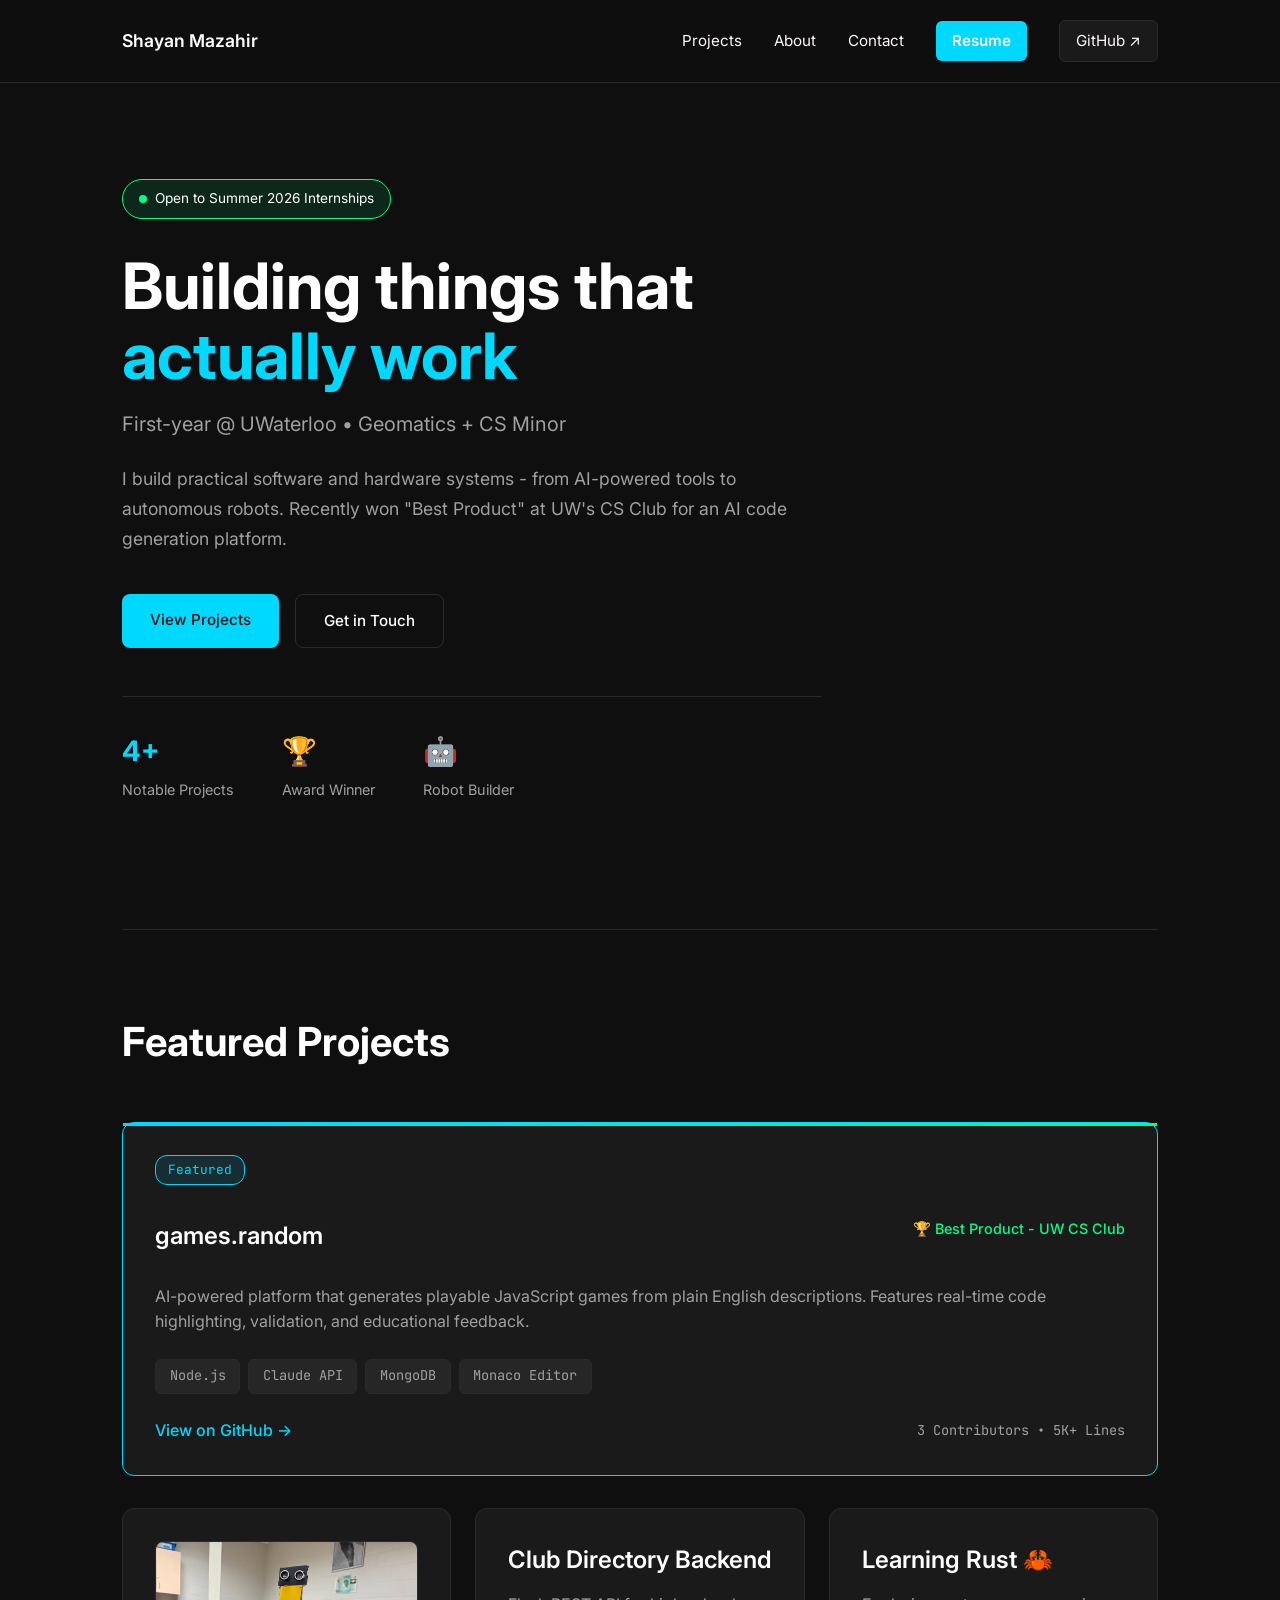
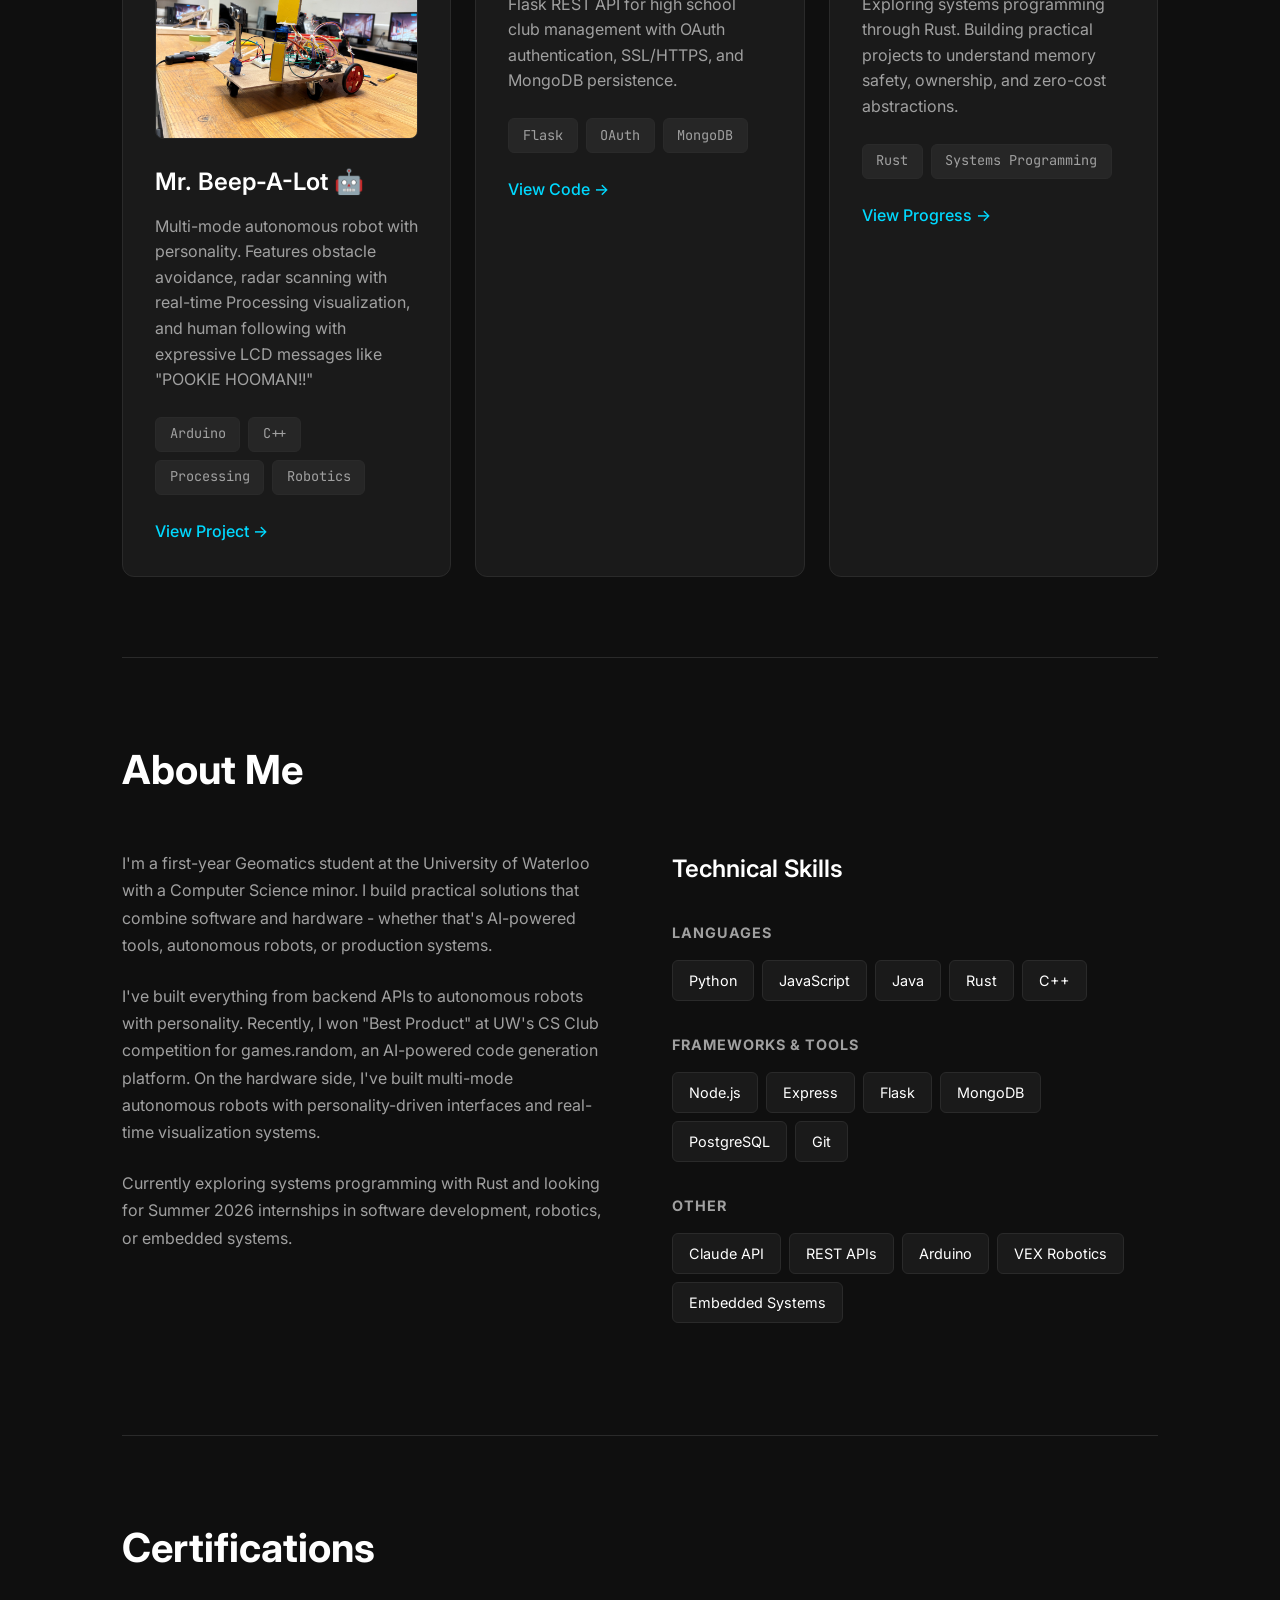
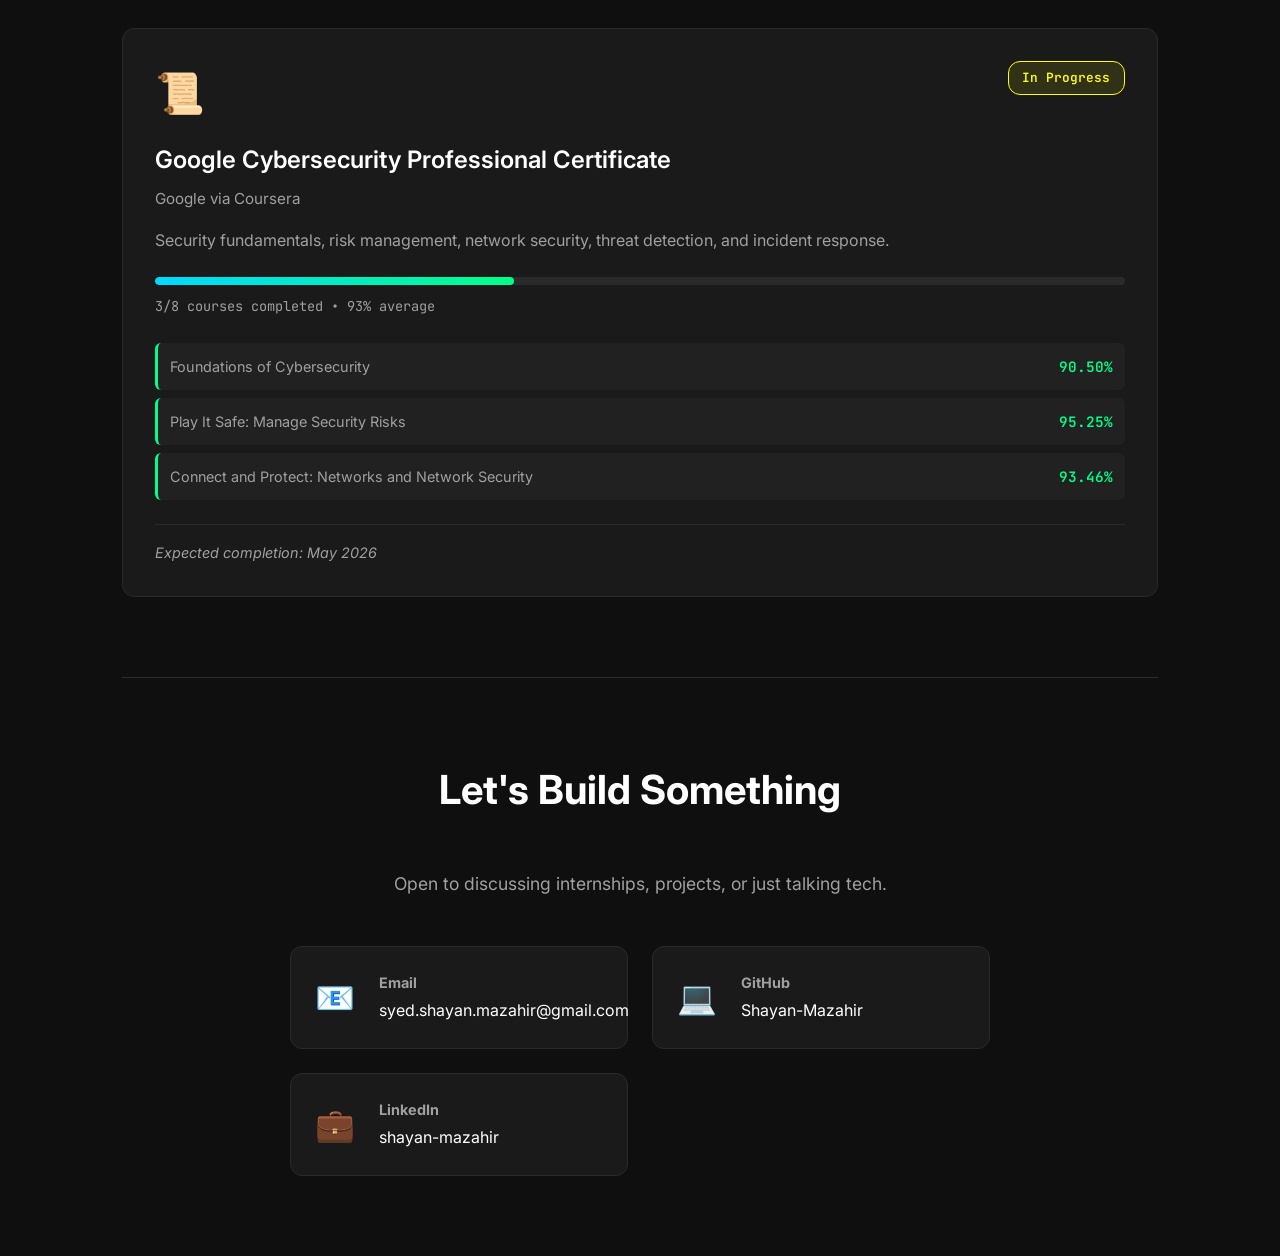
==== commit 2aad92e0: "added Engineering Projects + updated resume" ====
--- a/index.html
+++ b/index.html
@@ -38,7 +38,7 @@
                     First-year @ UWaterloo • Geomatics + CS Minor
                 </p>
                 <p class="description">
-                    I build practical software - from AI-powered tools to robotics systems.
+                    I build practical software and hardware systems - from AI-powered tools to autonomous robots.
                     Recently won "Best Product" at UW's CS Club for an AI code generation platform.
                 </p>
                 <div class="hero-links">
@@ -47,16 +47,16 @@
                 </div>
                 <div class="quick-stats">
                     <div class="stat">
-                        <strong>3+</strong>
+                        <strong>4+</strong>
                         <span>Notable Projects</span>
-                    </div>
-                    <div class="stat">
-                        <strong>5K+</strong>
-                        <span>Users</span>
                     </div>
                     <div class="stat">
                         <strong>🏆</strong>
                         <span>Award Winner</span>
+                    </div>
+                    <div class="stat">
+                        <strong>🤖</strong>
+                        <span>Robot Builder</span>
                     </div>
                 </div>
             </div>
@@ -90,25 +90,21 @@
 
             <div class="projects-grid">
                 <div class="project">
-                    <h3>RobOlympics Winner 🥇</h3>
-                    <p>Led 15-student robotics team to first place. Developed pathfinding algorithms and sensor fusion
-                        for autonomous navigation using VEX platform.</p>
-                    <div class="tech-stack">
-                        <span>VEX Robotics</span>
+                    <div class="project-image-container">
+                        <img src="images/mr_beep_a_lot.png" alt="Mr. Beep-A-Lot Robot" class="project-image">
+                    </div>
+                    <h3>Mr. Beep-A-Lot 🤖</h3>
+                    <p>Multi-mode autonomous robot with personality. Features obstacle avoidance, radar scanning with
+                        real-time Processing visualization, and human following with expressive LCD messages like
+                        "POOKIE HOOMAN!!"</p>
+                    <div class="tech-stack">
+                        <span>Arduino</span>
                         <span>C++</span>
-                        <span>Autonomous Systems</span>
-                    </div>
-                </div>
-
-                <div class="project">
-                    <h3>Discord Bot Infrastructure</h3>
-                    <p>Production bots serving 5,000+ users across 15+ communities. Features custom moderation,
-                        automation, and real-time event handling.</p>
-                    <div class="tech-stack">
-                        <span>Discord.js</span>
-                        <span>Python</span>
-                        <span>MongoDB</span>
-                    </div>
+                        <span>Processing</span>
+                        <span>Robotics</span>
+                    </div>
+                    <a href="https://github.com/Shayan-Mazahir/Mr.Beep-A-Lot" target="_blank" class="link-primary">View
+                        Project →</a>
                 </div>
 
                 <div class="project">
@@ -144,17 +140,19 @@
                 <div class="about-text">
                     <p>
                         I'm a first-year Geomatics student at the University of Waterloo with a Computer Science minor.
-                        I build practical software that solves real problems - whether that's AI-powered tools,
-                        production systems, or robotics.
+                        I build practical solutions that combine software and hardware - whether that's AI-powered
+                        tools,
+                        autonomous robots, or production systems.
                     </p>
                     <p>
-                        I started programming by building Discord bots and scaled them to serve thousands of users.
-                        More recently, I won "Best Product" at UW's CS Club competition for games.random,
-                        an AI-powered code generation platform.
+                        I've built everything from backend APIs to autonomous robots with personality.
+                        Recently, I won "Best Product" at UW's CS Club competition for games.random,
+                        an AI-powered code generation platform. On the hardware side, I've built multi-mode autonomous
+                        robots with personality-driven interfaces and real-time visualization systems.
                     </p>
                     <p>
                         Currently exploring systems programming with Rust and looking for Summer 2026 internships
-                        in software development, robotics, or cybersecurity.
+                        in software development, robotics, or embedded systems.
                     </p>
                 </div>
 
@@ -186,9 +184,10 @@
                             <h4>Other</h4>
                             <div class="skills">
                                 <span>Claude API</span>
-                                <span>Discord.js</span>
                                 <span>REST APIs</span>
+                                <span>Arduino</span>
                                 <span>VEX Robotics</span>
+                                <span>Embedded Systems</span>
                             </div>
                         </div>
                     </div>
@@ -261,14 +260,4 @@
                             <span>shayan-mazahir</span>
                         </div>
                     </a>
-                </div>
-            </div>
-        </section>
-    </main>
-
-    <footer>
-        <p>© 2026 Shayan Mazahir • Built with code and curiosity</p>
-    </footer>
-</body>
-
-</html>+                </div>
--- a/style.css
+++ b/style.css
@@ -1,4 +1,3 @@
-/* Balanced - Clean with Personality */
 * {
     margin: 0;
     padding: 0;
@@ -262,6 +261,25 @@
     transition: all 0.3s ease;
 }
 
+.project-image-container {
+    width: 100%;
+    margin-bottom: 1.5rem;
+    border-radius: 8px;
+    overflow: hidden;
+    border: 1px solid var(--border);
+}
+
+.project-image {
+    width: 100%;
+    height: auto;
+    display: block;
+    transition: transform 0.3s ease;
+}
+
+.project:hover .project-image {
+    transform: scale(1.05);
+}
+
 .project:hover {
     border-color: var(--accent);
     transform: translateY(-4px);
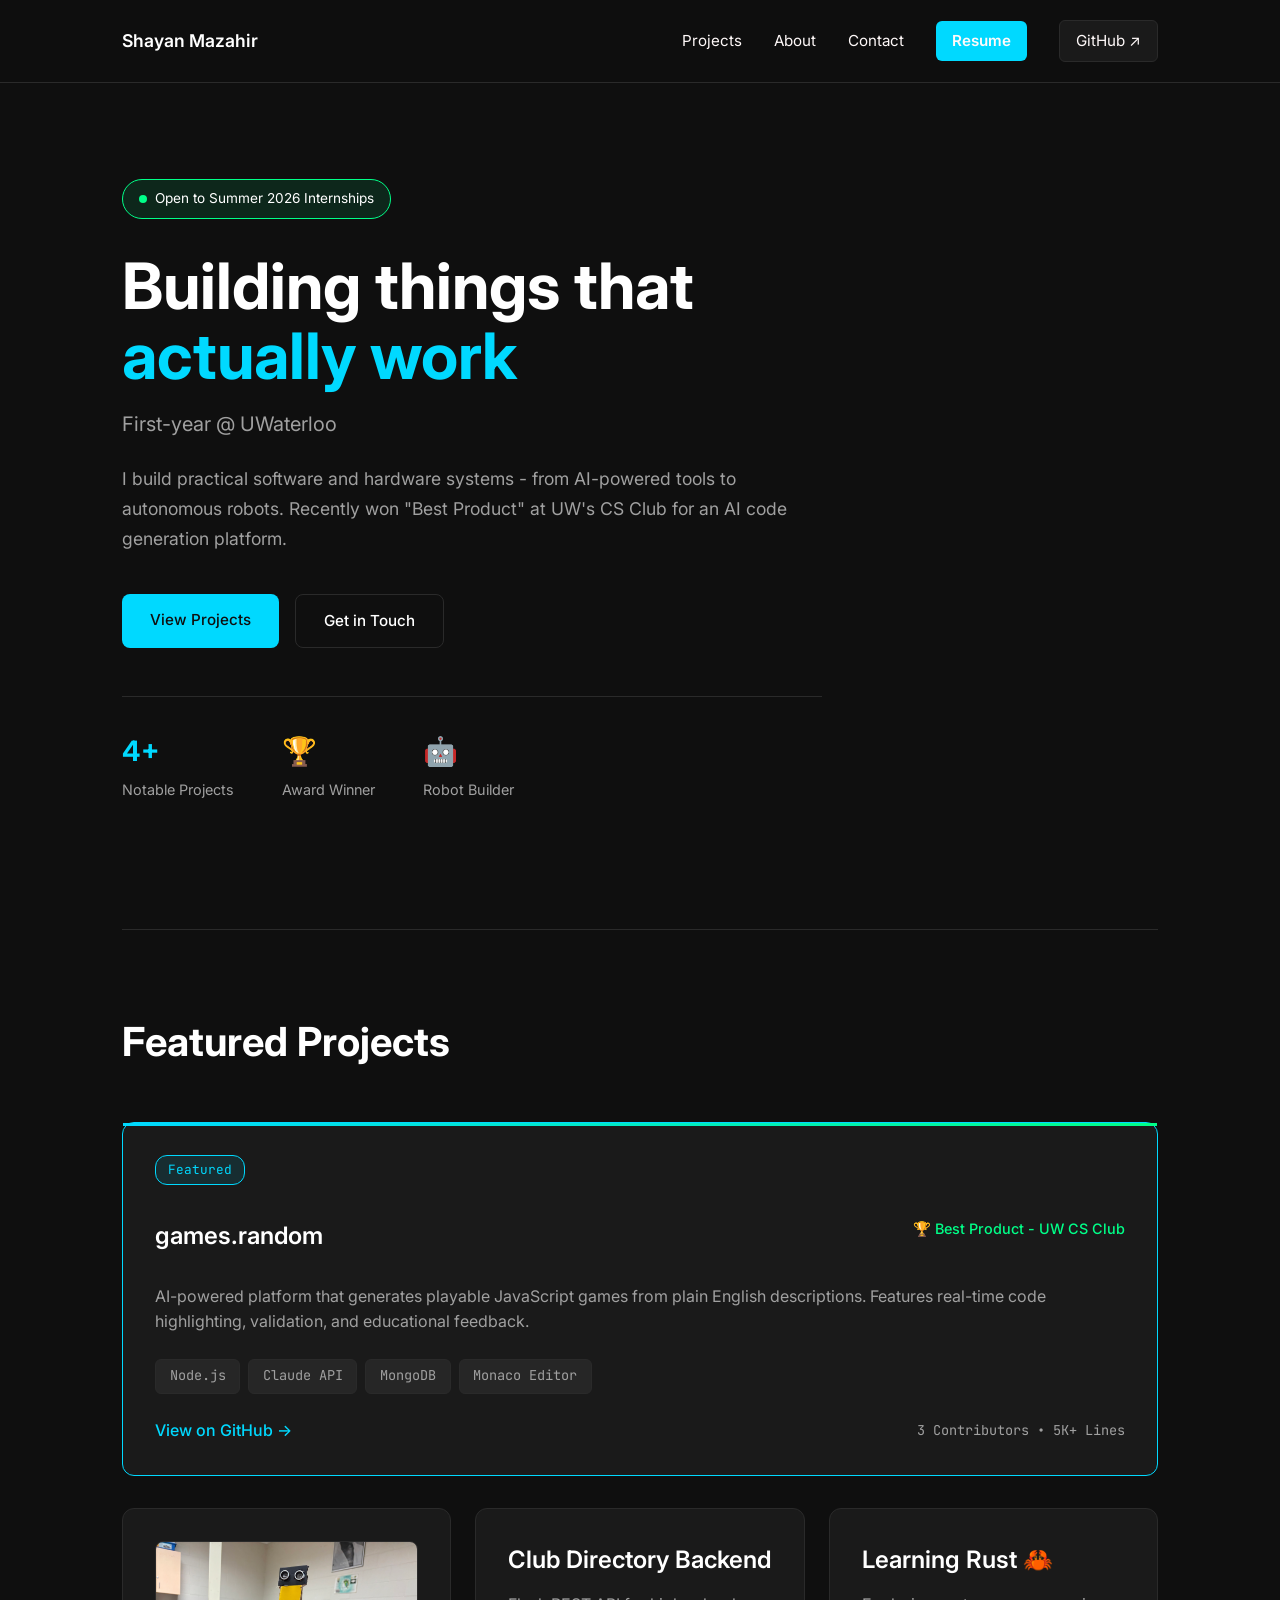
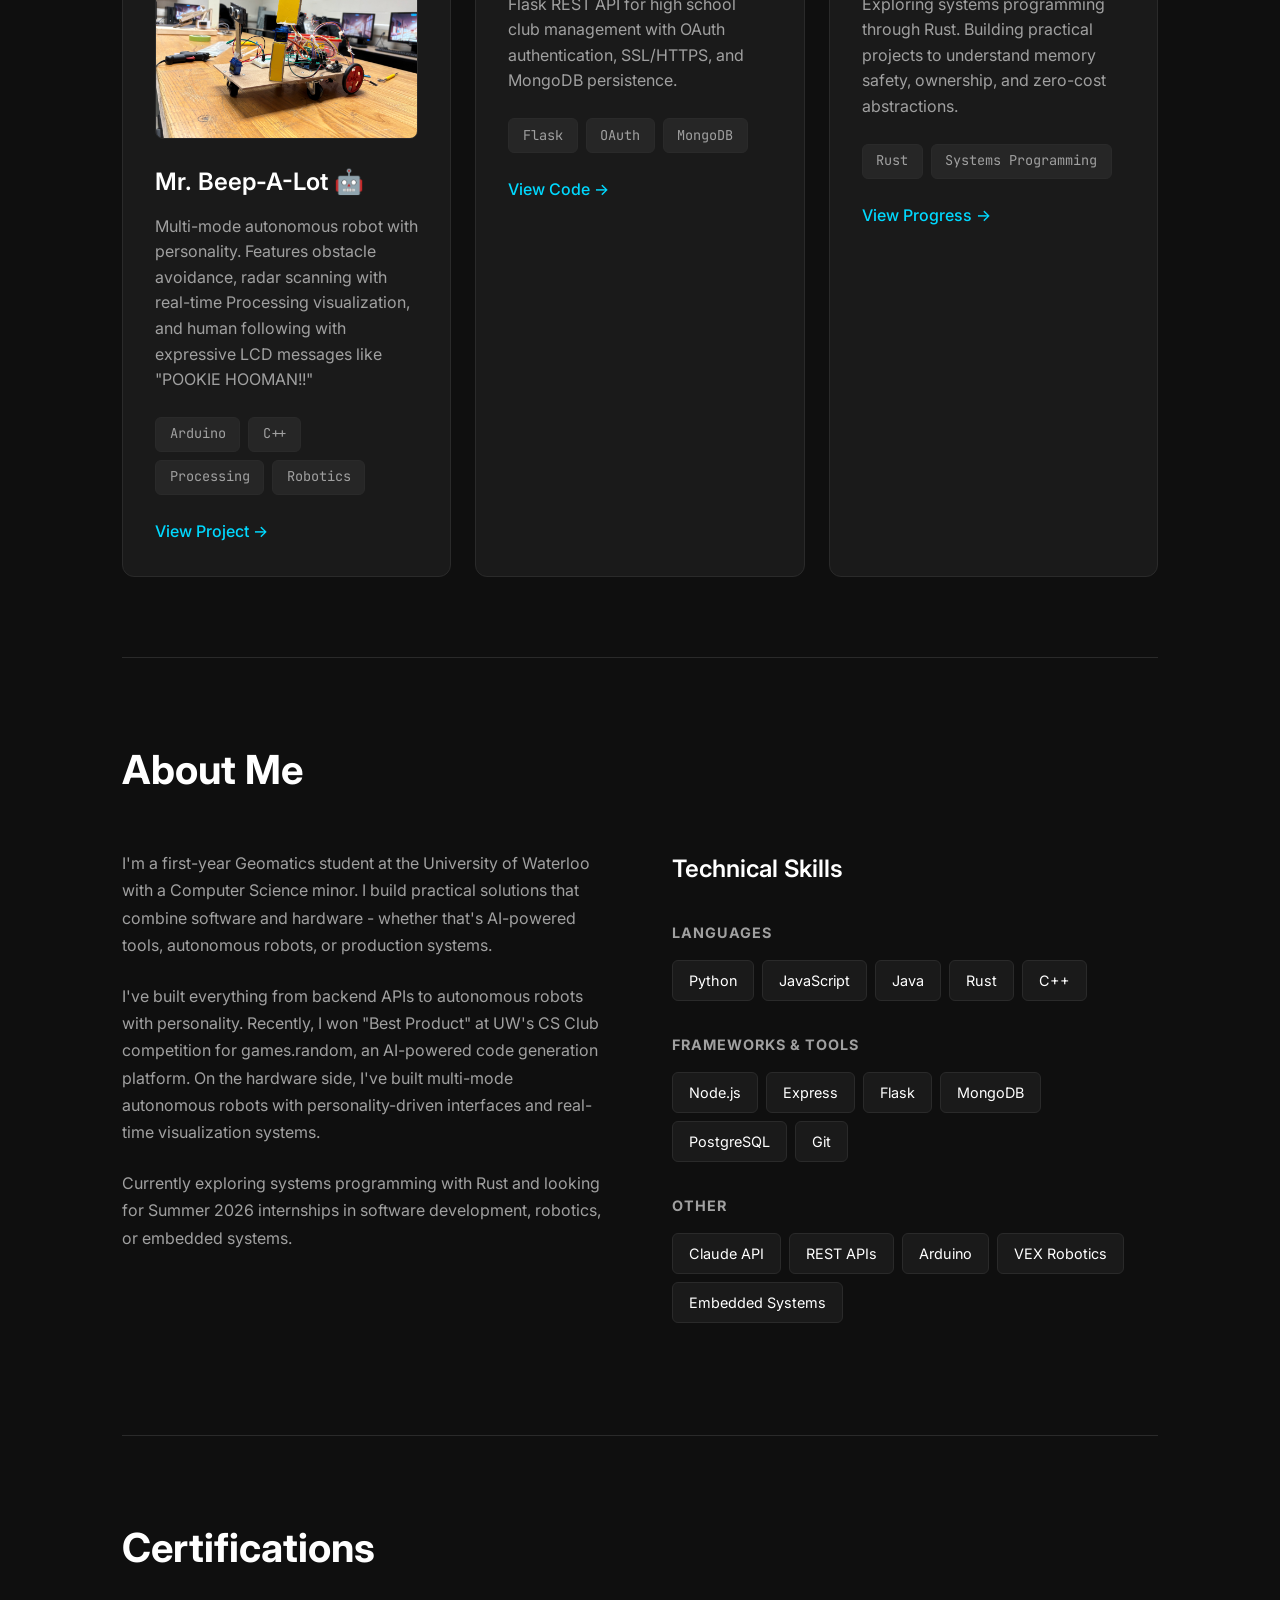
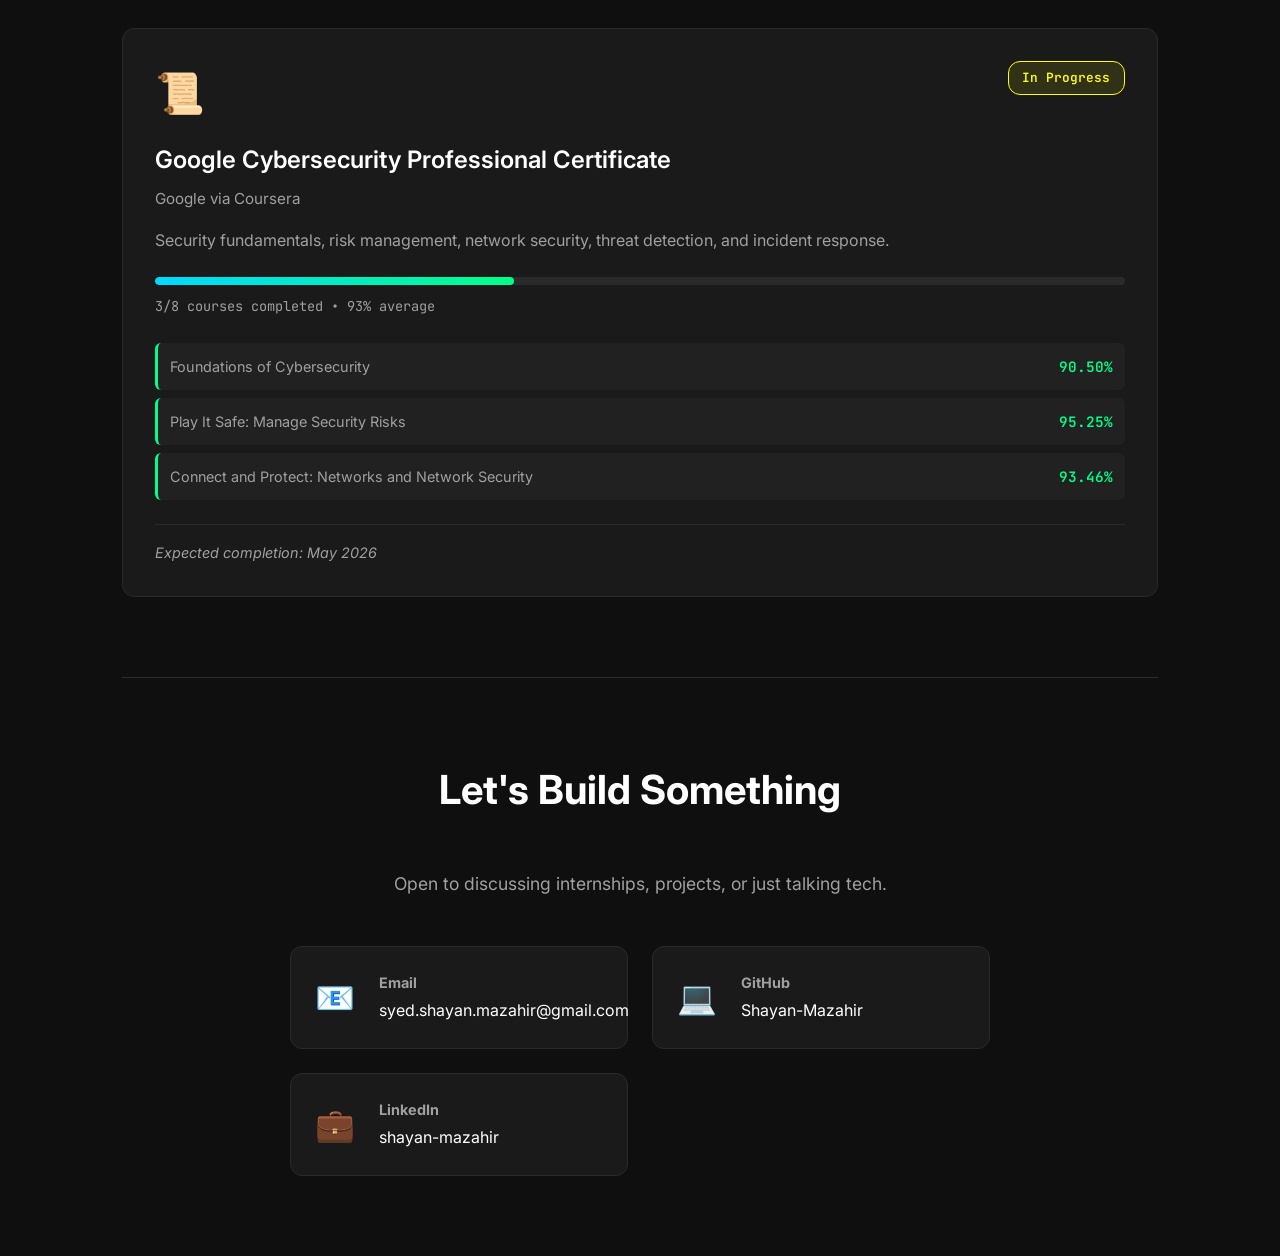
==== commit a4cd300f: "Update index.html" ====
--- a/index.html
+++ b/index.html
@@ -35,7 +35,7 @@
                 </div>
                 <h1>Building things that <span class="highlight">actually work</span></h1>
                 <p class="subtitle">
-                    First-year @ UWaterloo • Geomatics + CS Minor
+                    First-year @ UWaterloo
                 </p>
                 <p class="description">
                     I build practical software and hardware systems - from AI-powered tools to autonomous robots.
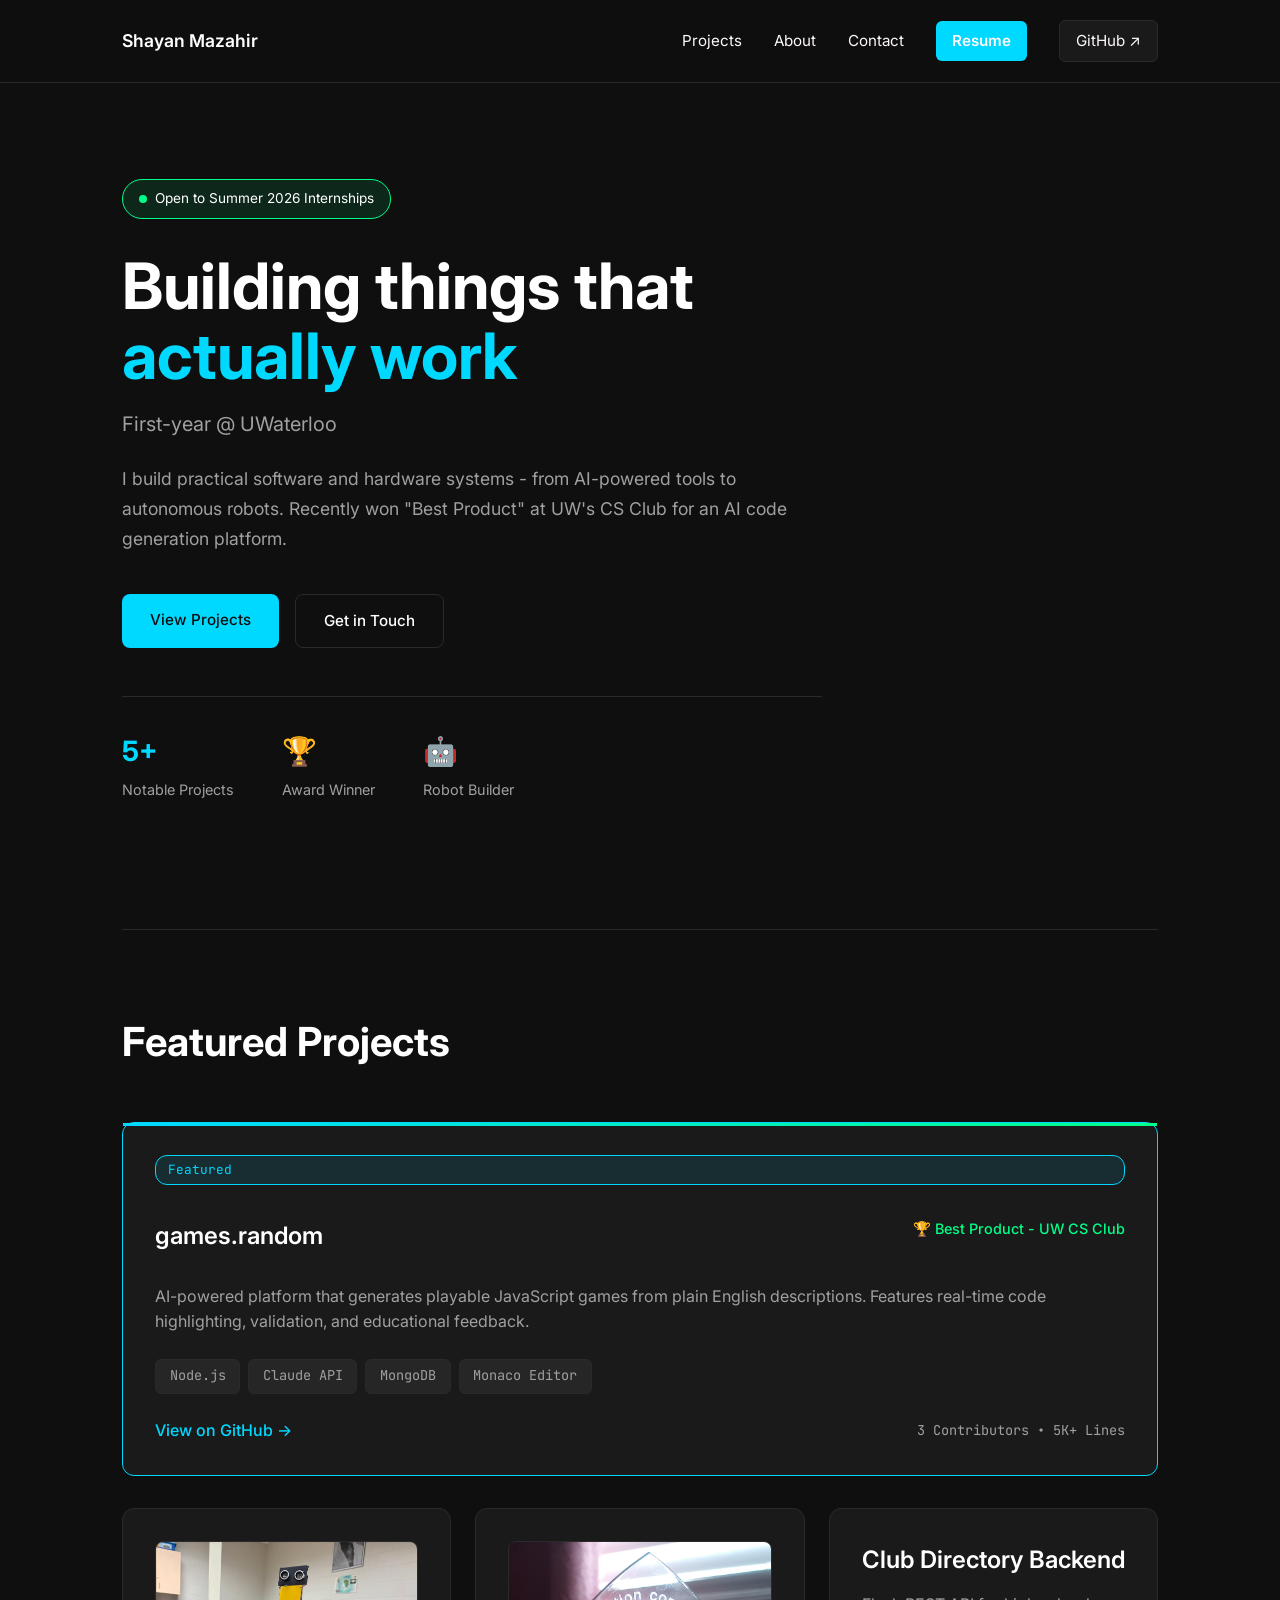
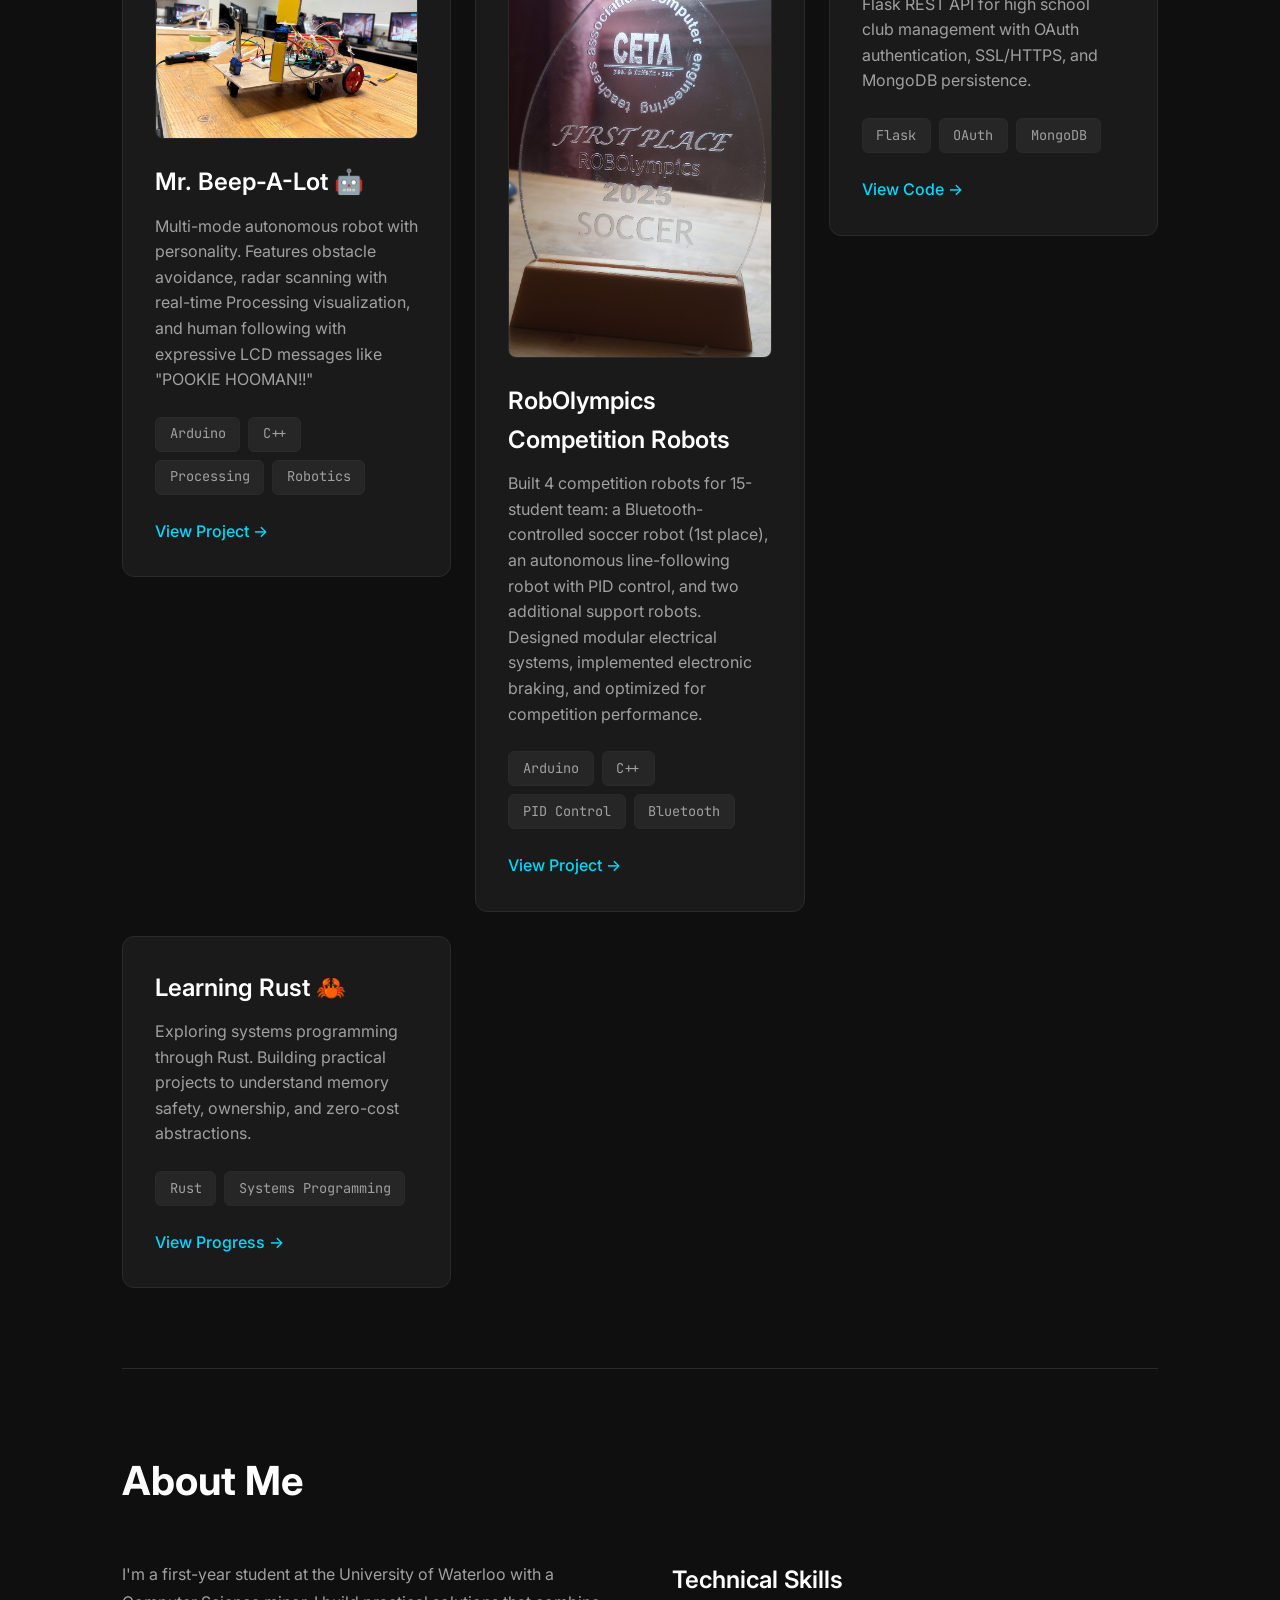
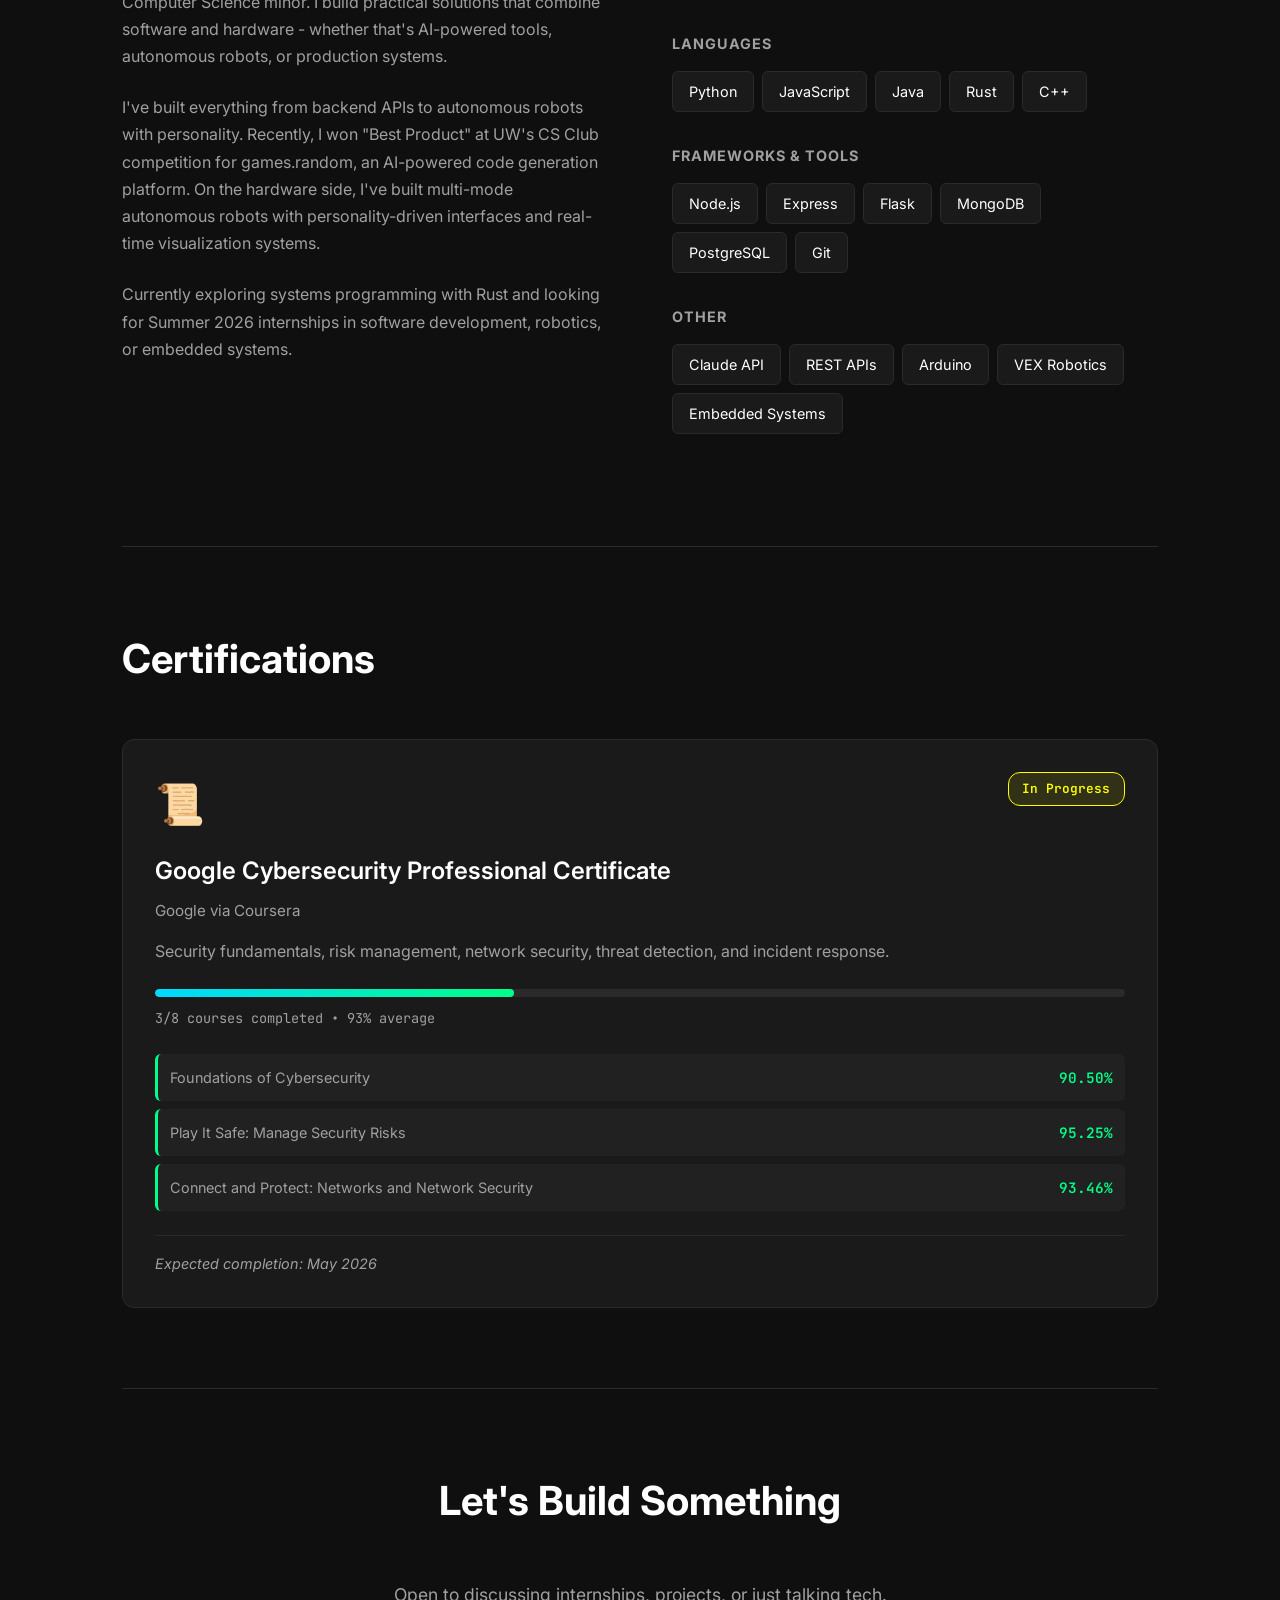
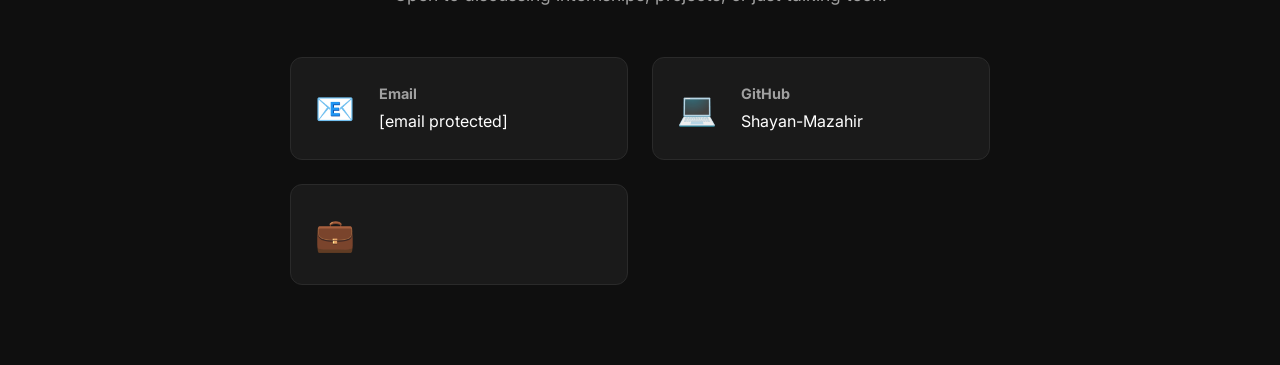
==== commit 0e81f173: "updated the website" ====
--- a/index.html
+++ b/index.html
@@ -47,7 +47,7 @@
                 </div>
                 <div class="quick-stats">
                     <div class="stat">
-                        <strong>4+</strong>
+                        <strong>5+</strong>
                         <span>Notable Projects</span>
                     </div>
                     <div class="stat">
@@ -108,6 +108,25 @@
                 </div>
 
                 <div class="project">
+                    <div class="project-image-container">
+                        <img src="images/robolympics.jpeg" alt="RobOlympics Robots" class="project-image">
+                    </div>
+                    <h3>RobOlympics Competition Robots</h3>
+                    <p>Built 4 competition robots for 15-student team: a Bluetooth-controlled soccer robot (1st place),
+                        an autonomous line-following robot with PID control, and two additional support robots. Designed
+                        modular electrical systems, implemented electronic braking, and
+                        optimized for competition performance.</p>
+                    <div class="tech-stack">
+                        <span>Arduino</span>
+                        <span>C++</span>
+                        <span>PID Control</span>
+                        <span>Bluetooth</span>
+                    </div>
+                    <a href="https://github.com/Shayan-Mazahir/RobOlympics" target="_blank" class="link-primary">View
+                        Project →</a>
+                </div>
+
+                <div class="project">
                     <h3>Club Directory Backend</h3>
                     <p>Flask REST API for high school club management with OAuth authentication, SSL/HTTPS, and MongoDB
                         persistence.</p>
@@ -139,7 +158,7 @@
             <div class="about-content">
                 <div class="about-text">
                     <p>
-                        I'm a first-year Geomatics student at the University of Waterloo with a Computer Science minor.
+                        I'm a first-year student at the University of Waterloo with a Computer Science minor.
                         I build practical solutions that combine software and hardware - whether that's AI-powered
                         tools,
                         autonomous robots, or production systems.
@@ -239,11 +258,13 @@
                 <h2>Let's Build Something</h2>
                 <p>Open to discussing internships, projects, or just talking tech.</p>
                 <div class="contact-grid">
-                    <a href="mailto:syed.shayan.mazahir@gmail.com" class="contact-card">
+                    <a href="/cdn-cgi/l/email-protection#8bf8f2eeefa5f8e3eaf2eae5a5e6eaf1eae3e2f9cbece6eae2e7a5e8e4e6"
+                        class="contact-card">
                         <div class="contact-icon">📧</div>
                         <div class="contact-info">
                             <strong>Email</strong>
-                            <span>syed.shayan.mazahir@gmail.com</span>
+                            <span><span class="__cf_email__"
+                                    data-cfemail="d3a0aab6b7fda0bbb2aab2bdfdbeb2a9b2bbbaa193b4beb2babffdb0bcbe">[email&#160;protected]</span></span>
                         </div>
                     </a>
                     <a href="https://github.com/Shayan-Mazahir" target="_blank" class="contact-card">
@@ -256,8 +277,4 @@
                     <a href="https://linkedin.com/in/shayan-mazahir" target="_blank" class="contact-card">
                         <div class="contact-icon">💼</div>
                         <div class="contact-info">
-                            <strong>LinkedIn</strong>
-                            <span>shayan-mazahir</span>
-                        </div>
-                    </a>
-                </div>+                            <stro
--- a/style.css
+++ b/style.css
@@ -259,6 +259,19 @@
     border: 1px solid var(--border);
     border-radius: 12px;
     transition: all 0.3s ease;
+    height: 100%;
+    display: flex;
+    flex-direction: column;
+}
+
+/* Cards WITH images - let them expand naturally */
+.project:has(.project-image-container) {
+    height: auto;
+}
+
+/* Cards WITHOUT images - compact height */
+.project:not(:has(.project-image-container)) {
+    height: fit-content;
 }
 
 .project-image-container {
@@ -267,12 +280,14 @@
     border-radius: 8px;
     overflow: hidden;
     border: 1px solid var(--border);
+    aspect-ratio: auto;
 }
 
 .project-image {
     width: 100%;
     height: auto;
     display: block;
+    object-fit: cover;
     transition: transform 0.3s ease;
 }
 
@@ -315,6 +330,9 @@
 
 .project-content {
     margin-top: 1rem;
+    flex-grow: 1;
+    display: flex;
+    flex-direction: column;
 }
 
 .project-header {
@@ -361,6 +379,7 @@
     align-items: center;
     flex-wrap: wrap;
     gap: 1rem;
+    margin-top: auto;
 }
 
 .link-primary {
@@ -381,8 +400,9 @@
 
 .projects-grid {
     display: grid;
-    grid-template-columns: repeat(auto-fit, minmax(300px, 1fr));
+    grid-template-columns: repeat(auto-fit, minmax(280px, 1fr));
     gap: 1.5rem;
+    align-items: start;
 }
 
 /* About */
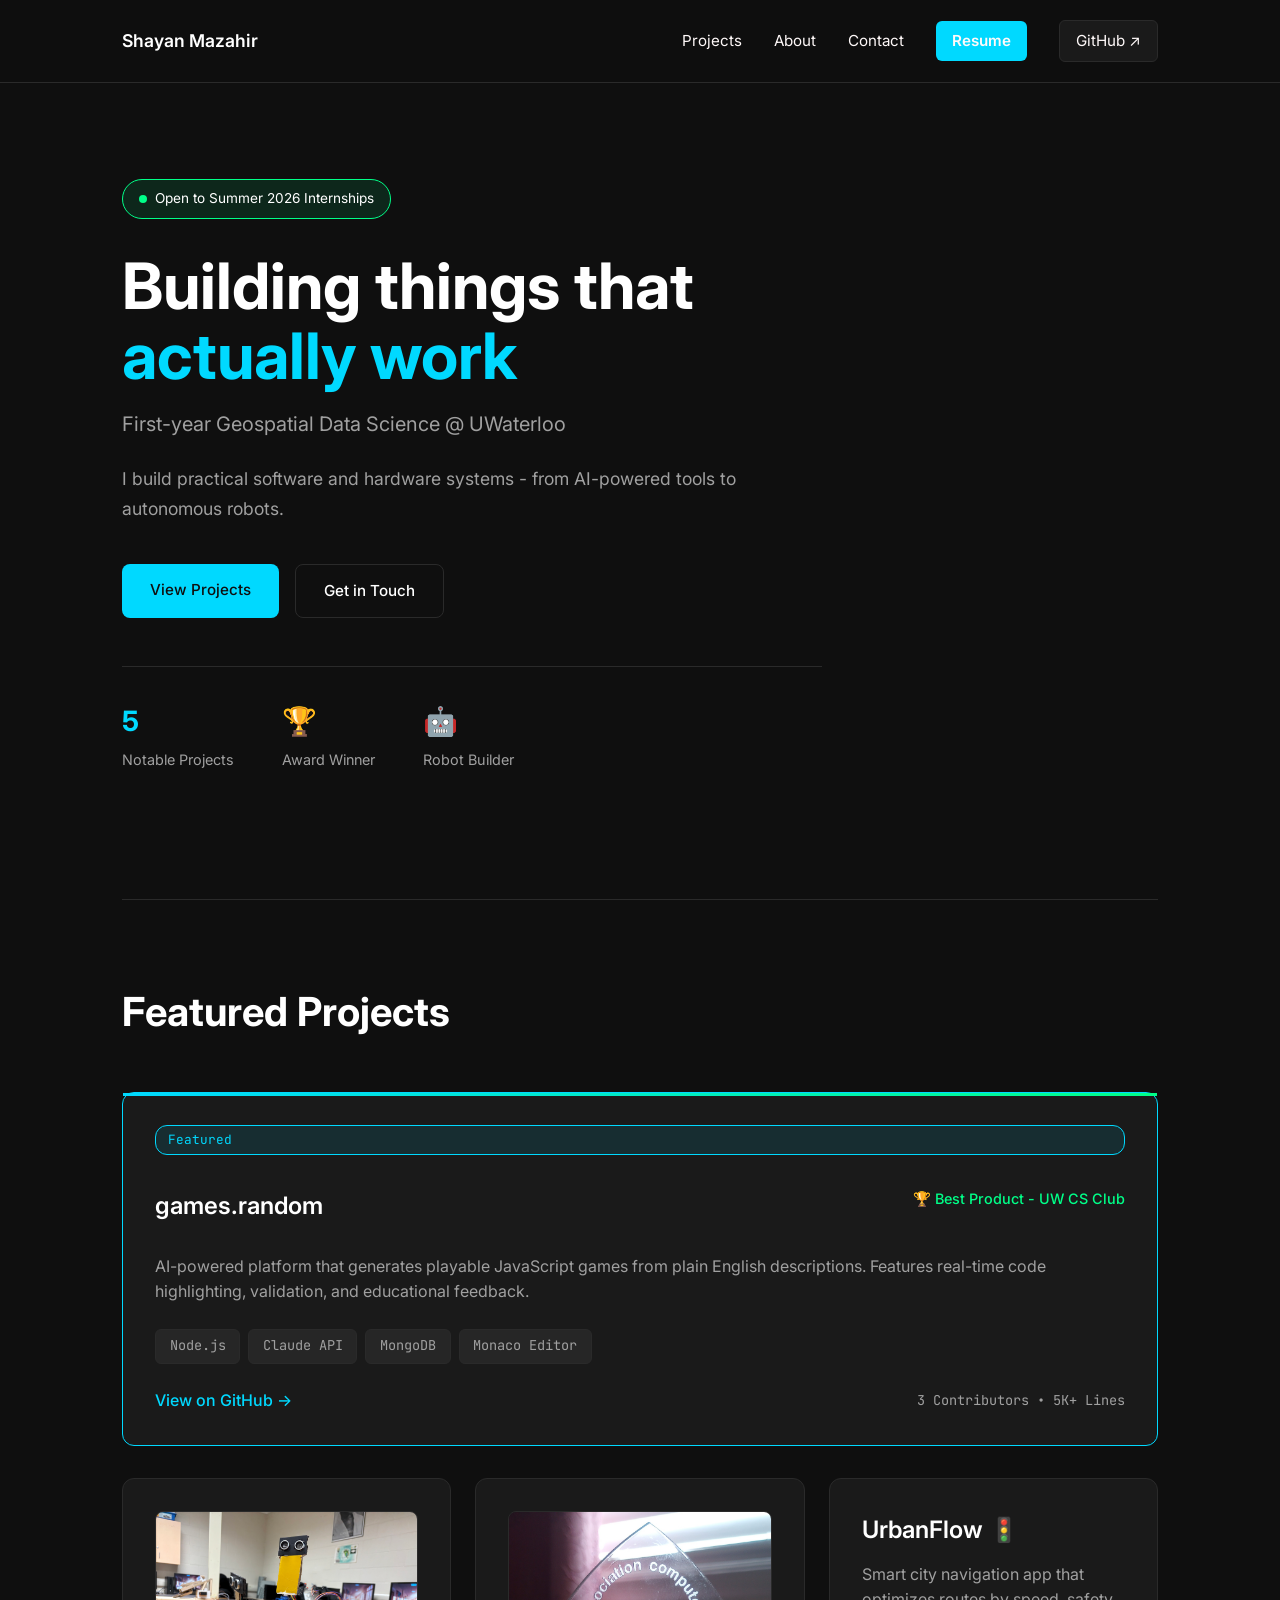
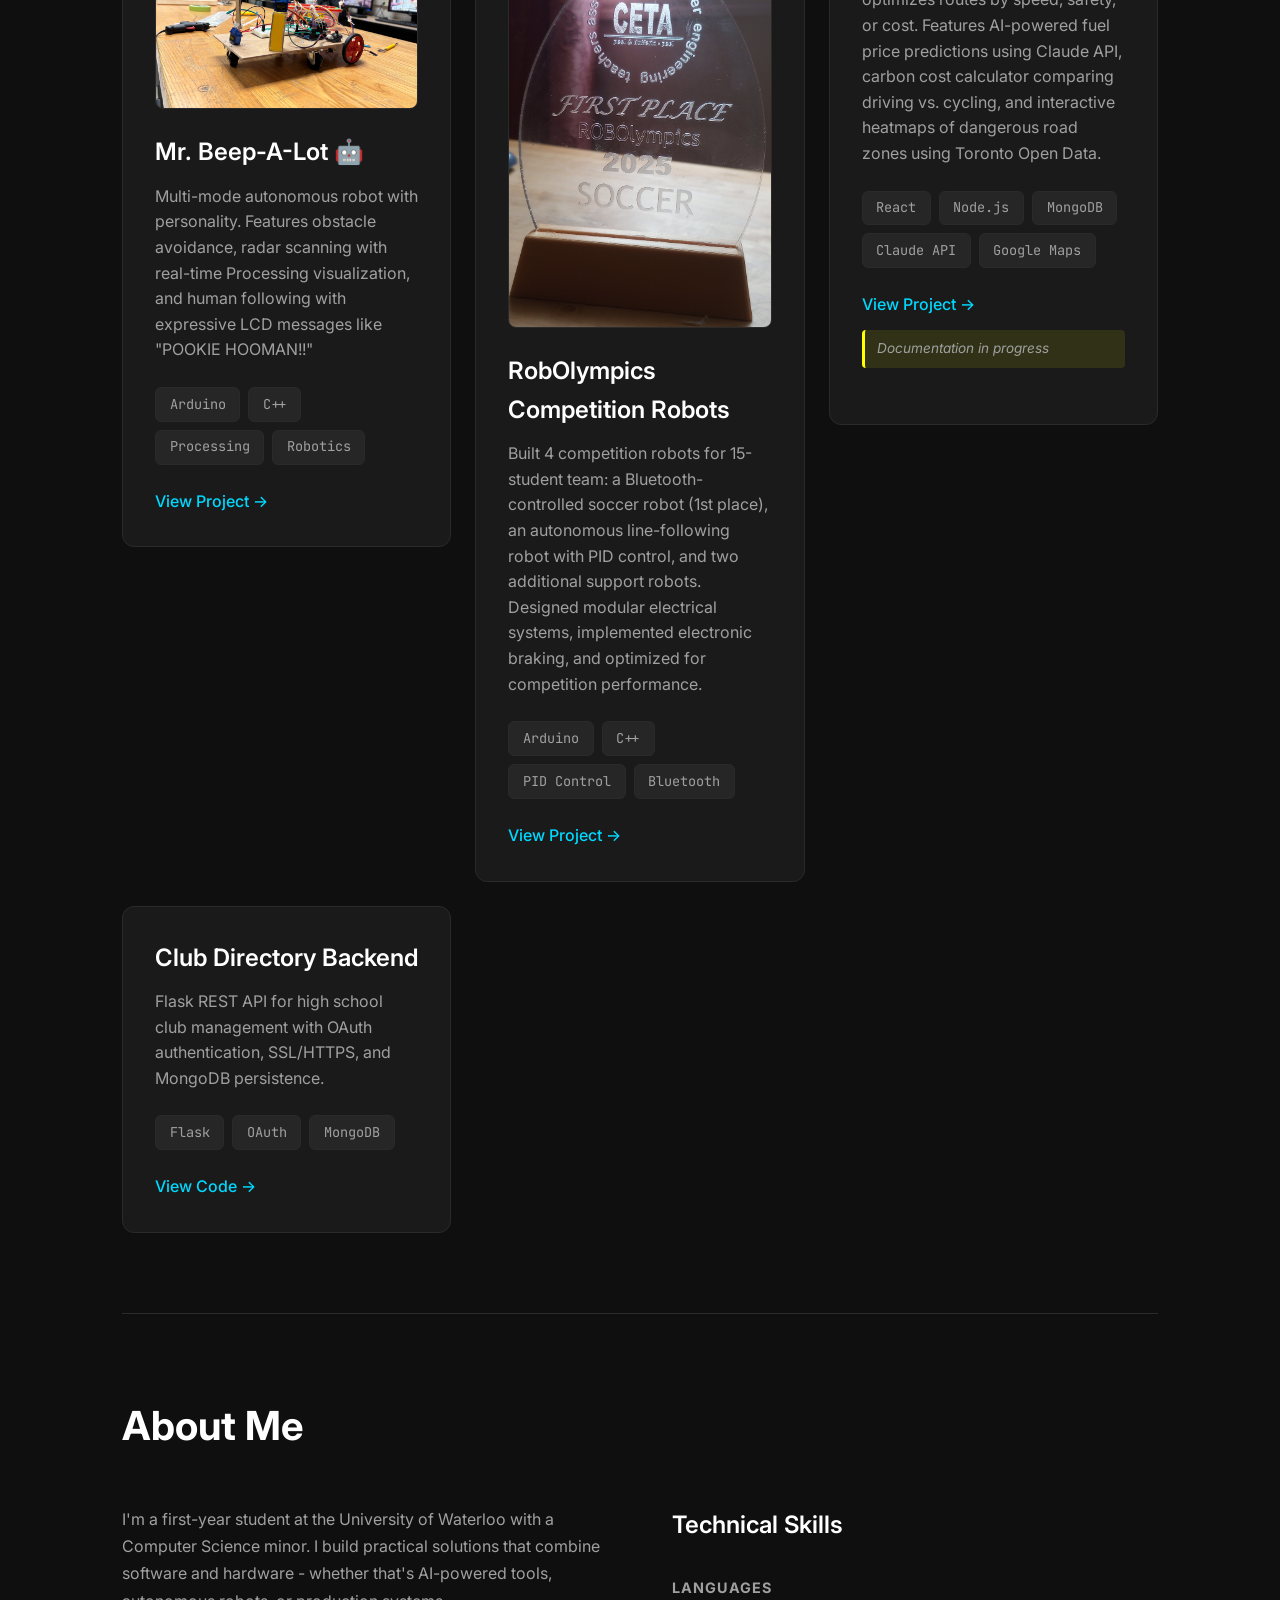
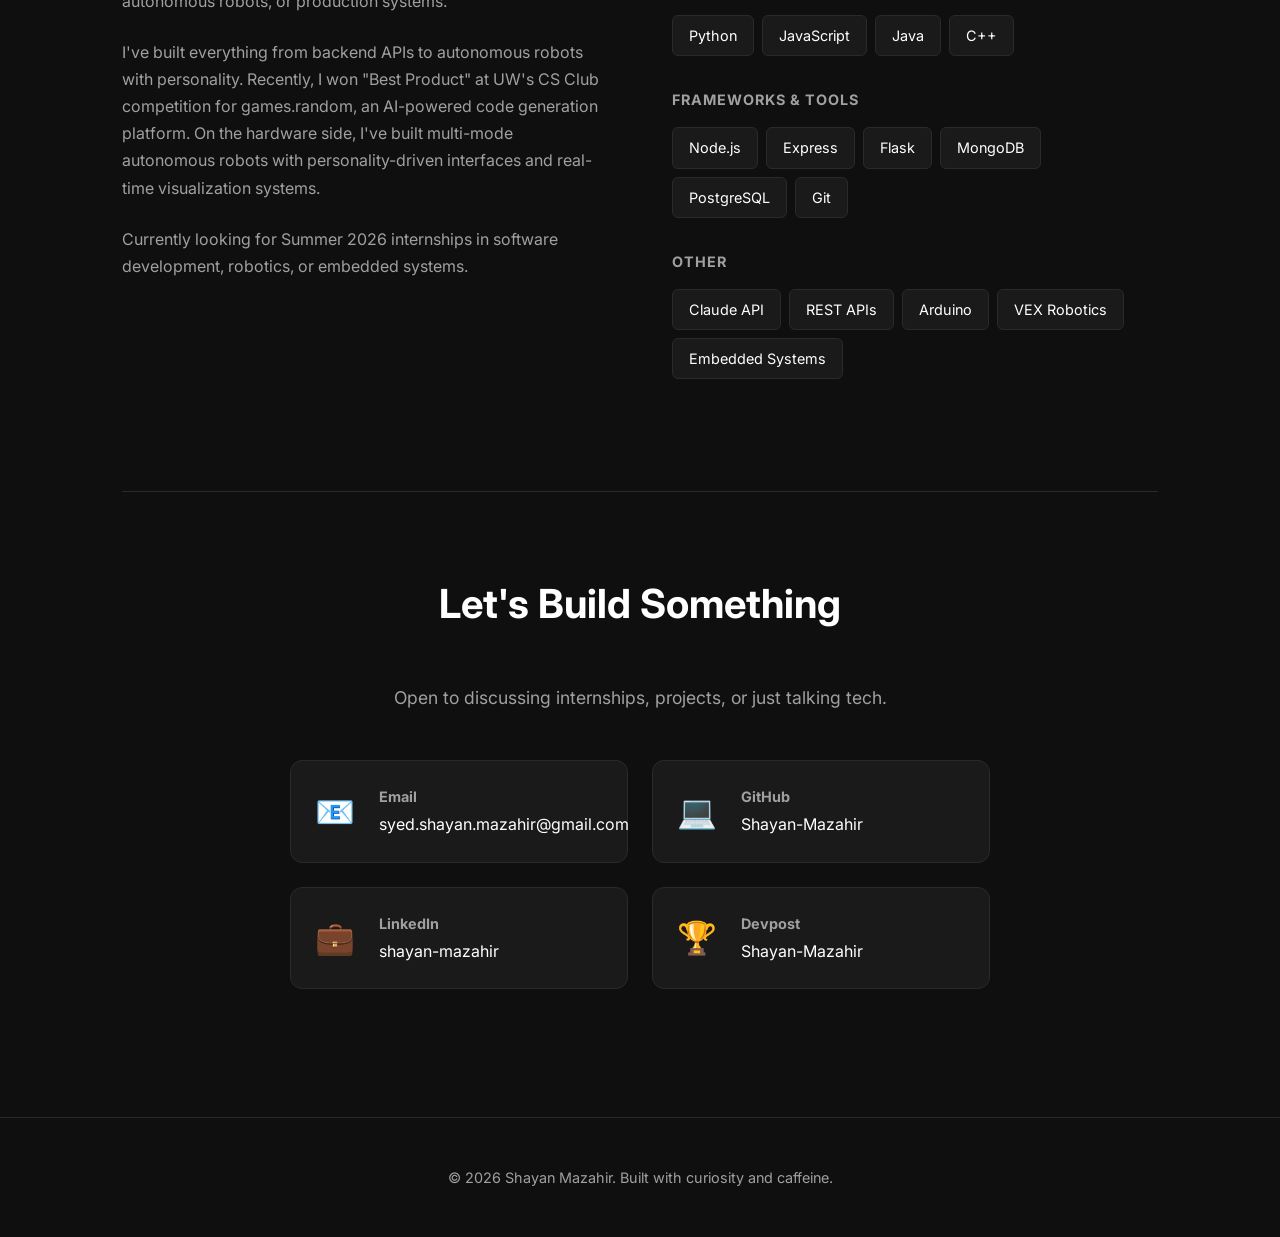
==== commit bd5f84ee: "added other projects + update resume" ====
--- a/index.html
+++ b/index.html
@@ -35,11 +35,10 @@
                 </div>
                 <h1>Building things that <span class="highlight">actually work</span></h1>
                 <p class="subtitle">
-                    First-year @ UWaterloo
+                    First-year Geospatial Data Science @ UWaterloo
                 </p>
                 <p class="description">
                     I build practical software and hardware systems - from AI-powered tools to autonomous robots.
-                    Recently won "Best Product" at UW's CS Club for an AI code generation platform.
                 </p>
                 <div class="hero-links">
                     <a href="#projects" class="btn-primary">View Projects</a>
@@ -47,7 +46,7 @@
                 </div>
                 <div class="quick-stats">
                     <div class="stat">
-                        <strong>5+</strong>
+                        <strong>5</strong>
                         <span>Notable Projects</span>
                     </div>
                     <div class="stat">
@@ -114,8 +113,8 @@
                     <h3>RobOlympics Competition Robots</h3>
                     <p>Built 4 competition robots for 15-student team: a Bluetooth-controlled soccer robot (1st place),
                         an autonomous line-following robot with PID control, and two additional support robots. Designed
-                        modular electrical systems, implemented electronic braking, and
-                        optimized for competition performance.</p>
+                        modular electrical systems, implemented electronic braking, and optimized for competition
+                        performance.</p>
                     <div class="tech-stack">
                         <span>Arduino</span>
                         <span>C++</span>
@@ -127,6 +126,23 @@
                 </div>
 
                 <div class="project">
+                    <h3>UrbanFlow 🚦</h3>
+                    <p>Smart city navigation app that optimizes routes by speed, safety, or cost. Features AI-powered
+                        fuel price predictions using Claude API, carbon cost calculator comparing driving vs. cycling,
+                        and interactive heatmaps of dangerous road zones using Toronto Open Data.</p>
+                    <div class="tech-stack">
+                        <span>React</span>
+                        <span>Node.js</span>
+                        <span>MongoDB</span>
+                        <span>Claude API</span>
+                        <span>Google Maps</span>
+                    </div>
+                    <a href="https://github.com/Shayan-Mazahir/UrbanFlow" target="_blank" class="link-primary">View
+                        Project →</a>
+                    <p class="project-note">Documentation in progress</p>
+                </div>
+
+                <div class="project">
                     <h3>Club Directory Backend</h3>
                     <p>Flask REST API for high school club management with OAuth authentication, SSL/HTTPS, and MongoDB
                         persistence.</p>
@@ -137,18 +153,6 @@
                     </div>
                     <a href="https://github.com/Louise-Arbor-SS-Programming-Hub/Back-end" target="_blank"
                         class="link-primary">View Code →</a>
-                </div>
-
-                <div class="project">
-                    <h3>Learning Rust 🦀</h3>
-                    <p>Exploring systems programming through Rust. Building practical projects to understand memory
-                        safety, ownership, and zero-cost abstractions.</p>
-                    <div class="tech-stack">
-                        <span>Rust</span>
-                        <span>Systems Programming</span>
-                    </div>
-                    <a href="https://github.com/Shayan-Mazahir/Learning-Rust" target="_blank" class="link-primary">View
-                        Progress →</a>
                 </div>
             </div>
         </section>
@@ -170,8 +174,8 @@
                         robots with personality-driven interfaces and real-time visualization systems.
                     </p>
                     <p>
-                        Currently exploring systems programming with Rust and looking for Summer 2026 internships
-                        in software development, robotics, or embedded systems.
+                        Currently looking for Summer 2026 internships in software development, robotics, or embedded
+                        systems.
                     </p>
                 </div>
 
@@ -184,7 +188,6 @@
                                 <span>Python</span>
                                 <span>JavaScript</span>
                                 <span>Java</span>
-                                <span>Rust</span>
                                 <span>C++</span>
                             </div>
                         </div>
@@ -214,57 +217,16 @@
             </div>
         </section>
 
-        <section id="certificates">
-            <h2>Certifications</h2>
-            <div class="certificates-grid">
-                <div class="certificate-card">
-                    <div class="cert-header">
-                        <div class="cert-icon">📜</div>
-                        <span class="cert-status in-progress">In Progress</span>
-                    </div>
-                    <h3>Google Cybersecurity Professional Certificate</h3>
-                    <p class="cert-issuer">Google via Coursera</p>
-                    <p class="cert-description">
-                        Security fundamentals, risk management, network security, threat detection, and incident
-                        response.
-                    </p>
-                    <div class="cert-progress">
-                        <div class="progress-bar">
-                            <div class="progress-fill" style="width: 37%"></div>
-                        </div>
-                        <span class="progress-text">3/8 courses completed • 93% average</span>
-                    </div>
-                    <div class="cert-courses">
-                        <div class="course completed">
-                            <span class="course-name">Foundations of Cybersecurity</span>
-                            <span class="course-grade">90.50%</span>
-                        </div>
-                        <div class="course completed">
-                            <span class="course-name">Play It Safe: Manage Security Risks</span>
-                            <span class="course-grade">95.25%</span>
-                        </div>
-                        <div class="course completed">
-                            <span class="course-name">Connect and Protect: Networks and Network Security</span>
-                            <span class="course-grade">93.46%</span>
-                        </div>
-                    </div>
-                    <p class="cert-completion">Expected completion: May 2026</p>
-                </div>
-            </div>
-        </section>
-
         <section id="contact">
             <div class="contact-content">
                 <h2>Let's Build Something</h2>
                 <p>Open to discussing internships, projects, or just talking tech.</p>
                 <div class="contact-grid">
-                    <a href="/cdn-cgi/l/email-protection#8bf8f2eeefa5f8e3eaf2eae5a5e6eaf1eae3e2f9cbece6eae2e7a5e8e4e6"
-                        class="contact-card">
+                    <a href="mailto:syed.shayan.mazahir@gmail.com" class="contact-card">
                         <div class="contact-icon">📧</div>
                         <div class="contact-info">
                             <strong>Email</strong>
-                            <span><span class="__cf_email__"
-                                    data-cfemail="d3a0aab6b7fda0bbb2aab2bdfdbeb2a9b2bbbaa193b4beb2babffdb0bcbe">[email&#160;protected]</span></span>
+                            <span>syed.shayan.mazahir@gmail.com</span>
                         </div>
                     </a>
                     <a href="https://github.com/Shayan-Mazahir" target="_blank" class="contact-card">
@@ -277,4 +239,25 @@
                     <a href="https://linkedin.com/in/shayan-mazahir" target="_blank" class="contact-card">
                         <div class="contact-icon">💼</div>
                         <div class="contact-info">
-                            <stro+                            <strong>LinkedIn</strong>
+                            <span>shayan-mazahir</span>
+                        </div>
+                    </a>
+                    <a href="https://devpost.com/Shayan-Mazahir" target="_blank" class="contact-card">
+                        <div class="contact-icon">🏆</div>
+                        <div class="contact-info">
+                            <strong>Devpost</strong>
+                            <span>Shayan-Mazahir</span>
+                        </div>
+                    </a>
+                </div>
+            </div>
+        </section>
+    </main>
+
+    <footer>
+        <p>© 2026 Shayan Mazahir. Built with curiosity and caffeine.</p>
+    </footer>
+</body>
+
+</html>
--- a/style.css
+++ b/style.css
@@ -295,6 +295,18 @@
     transform: scale(1.05);
 }
 
+/* Project note styling */
+.project-note {
+    margin-top: 0.75rem;
+    padding: 0.5rem 0.75rem;
+    background: rgba(255, 255, 0, 0.1);
+    border-left: 3px solid #ffff00;
+    border-radius: 4px;
+    font-size: 0.85rem;
+    color: #ffff00;
+    font-style: italic;
+}
+
 .project:hover {
     border-color: var(--accent);
     transform: translateY(-4px);
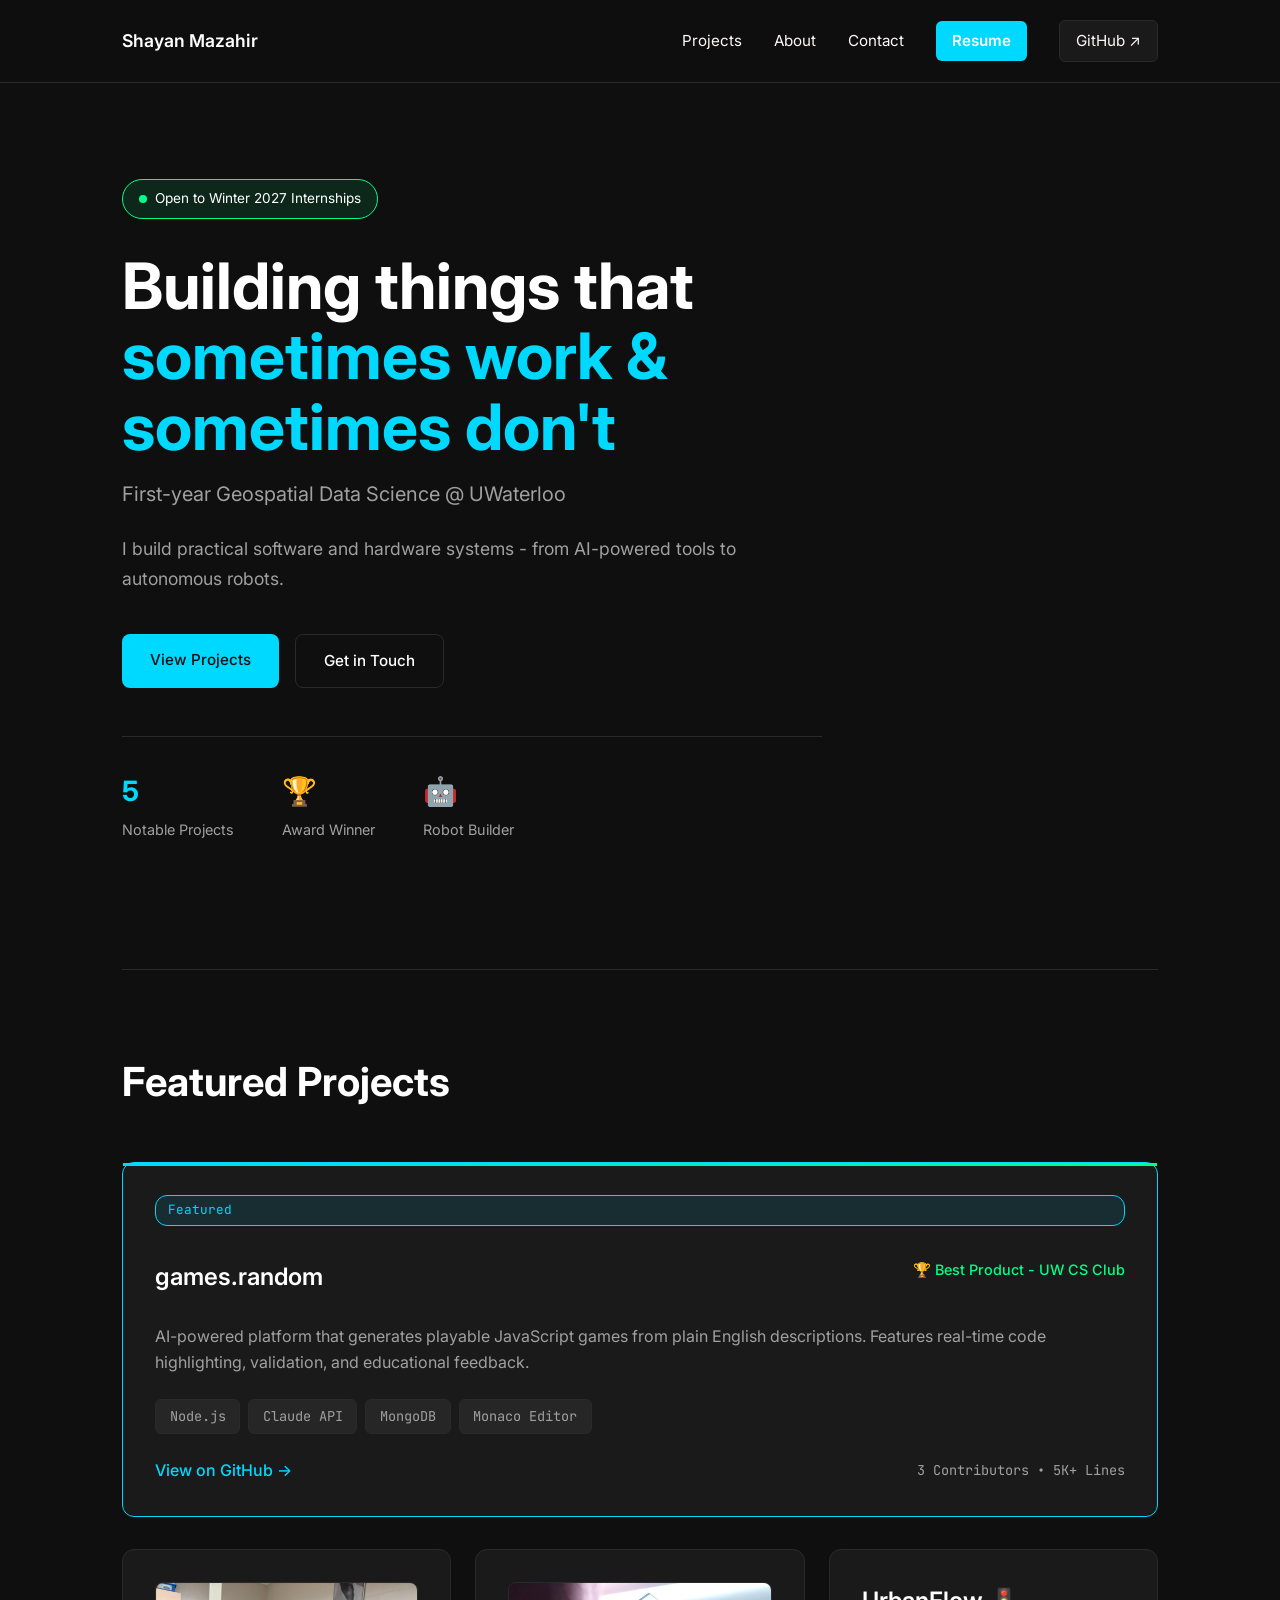
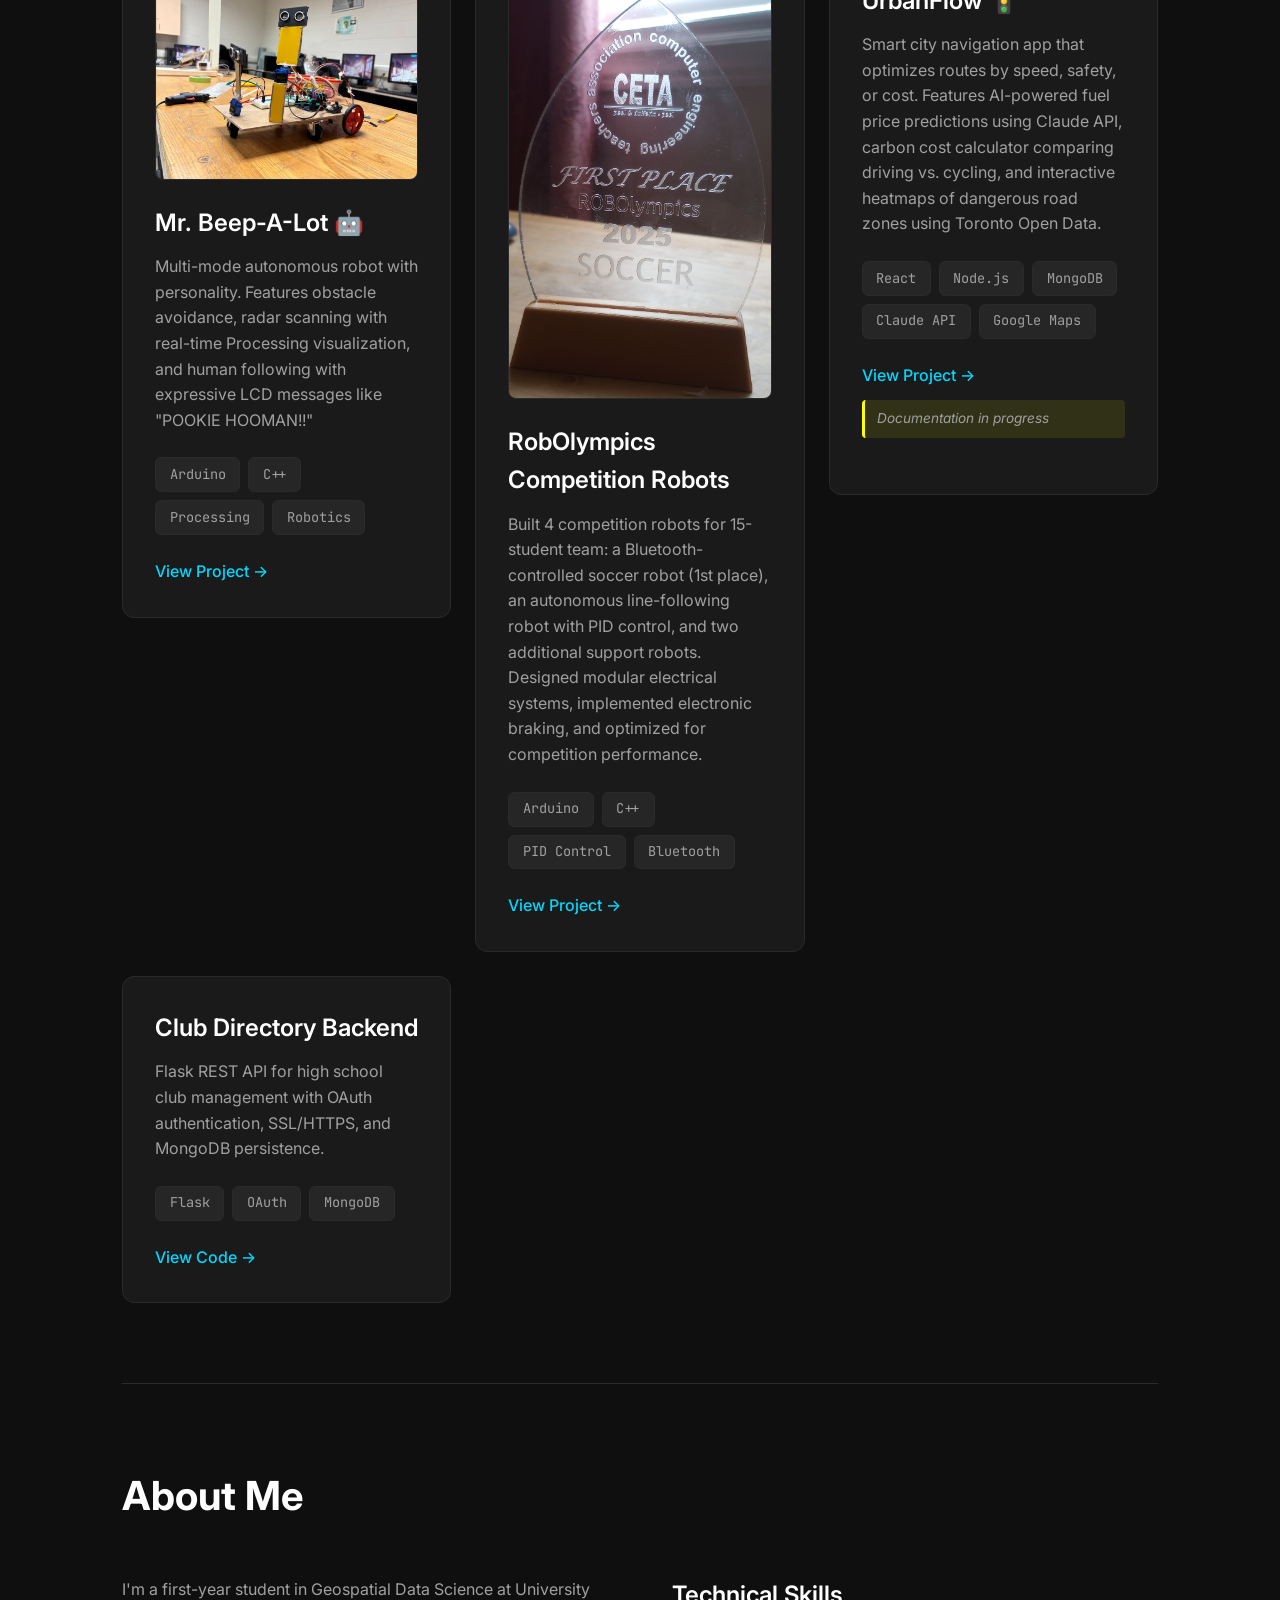
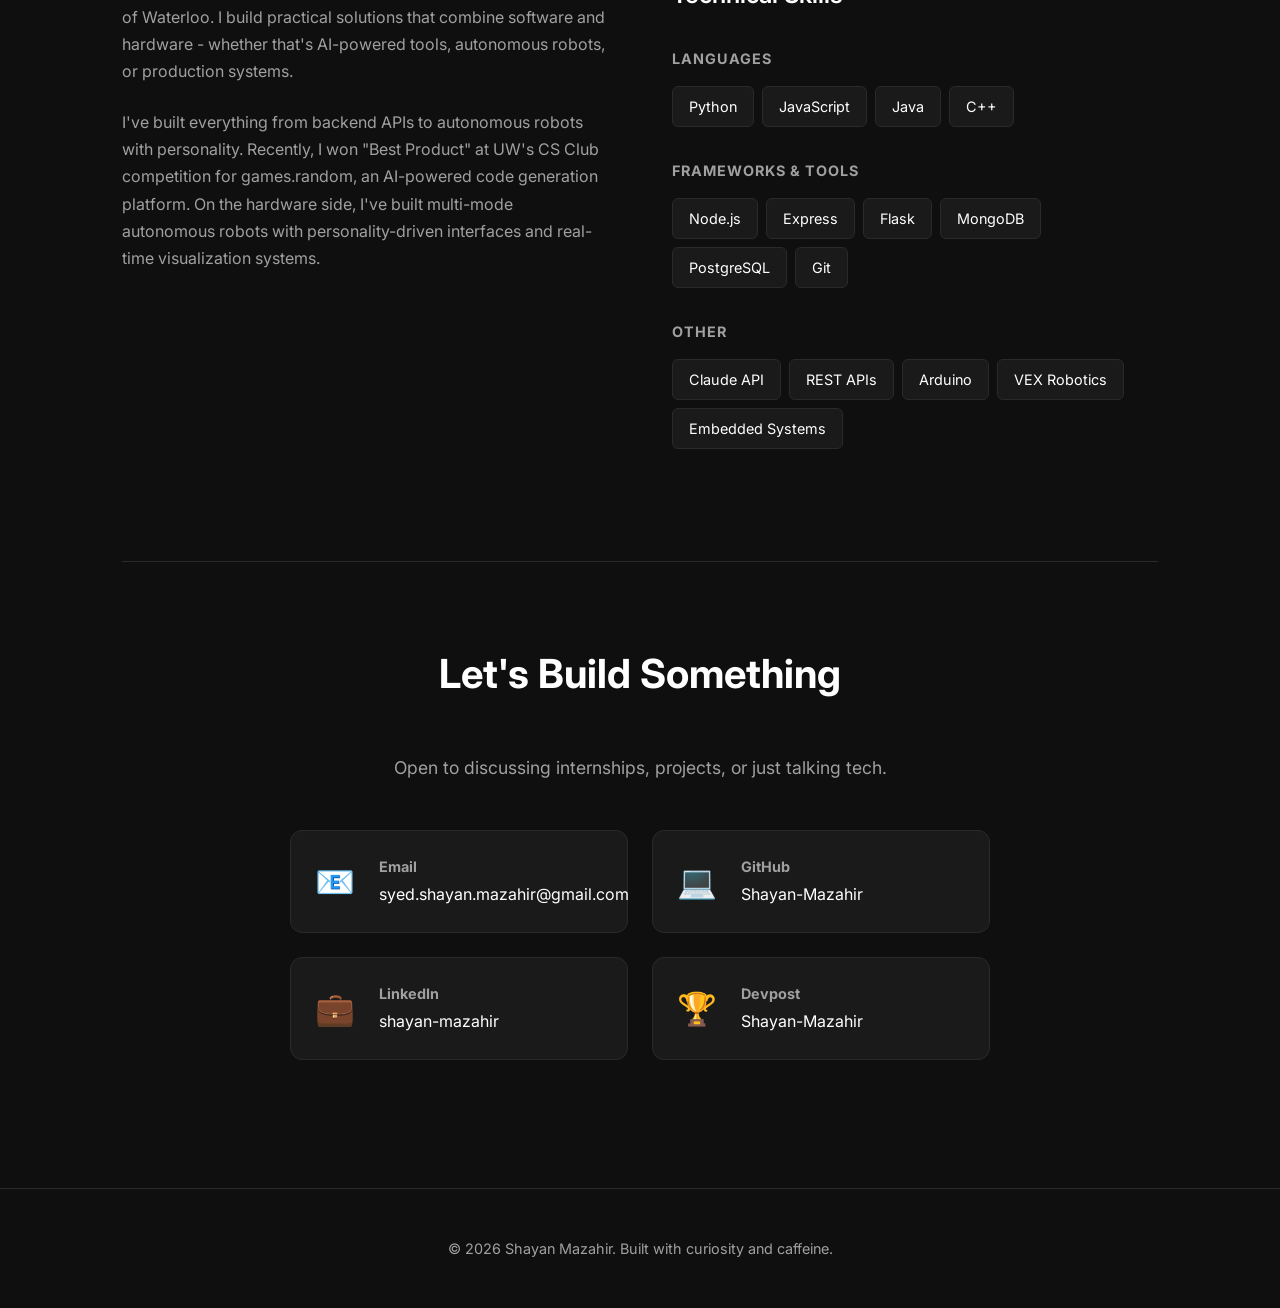
==== commit 783ad623: "Update index.html" ====
--- a/index.html
+++ b/index.html
@@ -31,9 +31,9 @@
             <div class="hero-content">
                 <div class="status-badge">
                     <span class="status-dot"></span>
-                    Open to Summer 2026 Internships
-                </div>
-                <h1>Building things that <span class="highlight">actually work</span></h1>
+                    Open to Winter 2027 Internships
+                </div>
+                <h1>Building things that <span class="highlight">sometimes work & sometimes don't</span></h1>
                 <p class="subtitle">
                     First-year Geospatial Data Science @ UWaterloo
                 </p>
@@ -162,7 +162,7 @@
             <div class="about-content">
                 <div class="about-text">
                     <p>
-                        I'm a first-year student at the University of Waterloo with a Computer Science minor.
+                        I'm a first-year student in Geospatial Data Science at University of Waterloo.
                         I build practical solutions that combine software and hardware - whether that's AI-powered
                         tools,
                         autonomous robots, or production systems.
@@ -173,10 +173,10 @@
                         an AI-powered code generation platform. On the hardware side, I've built multi-mode autonomous
                         robots with personality-driven interfaces and real-time visualization systems.
                     </p>
-                    <p>
+                    <!-- <p>
                         Currently looking for Summer 2026 internships in software development, robotics, or embedded
                         systems.
-                    </p>
+                    </p> -->
                 </div>
 
                 <div class="skills-container">
